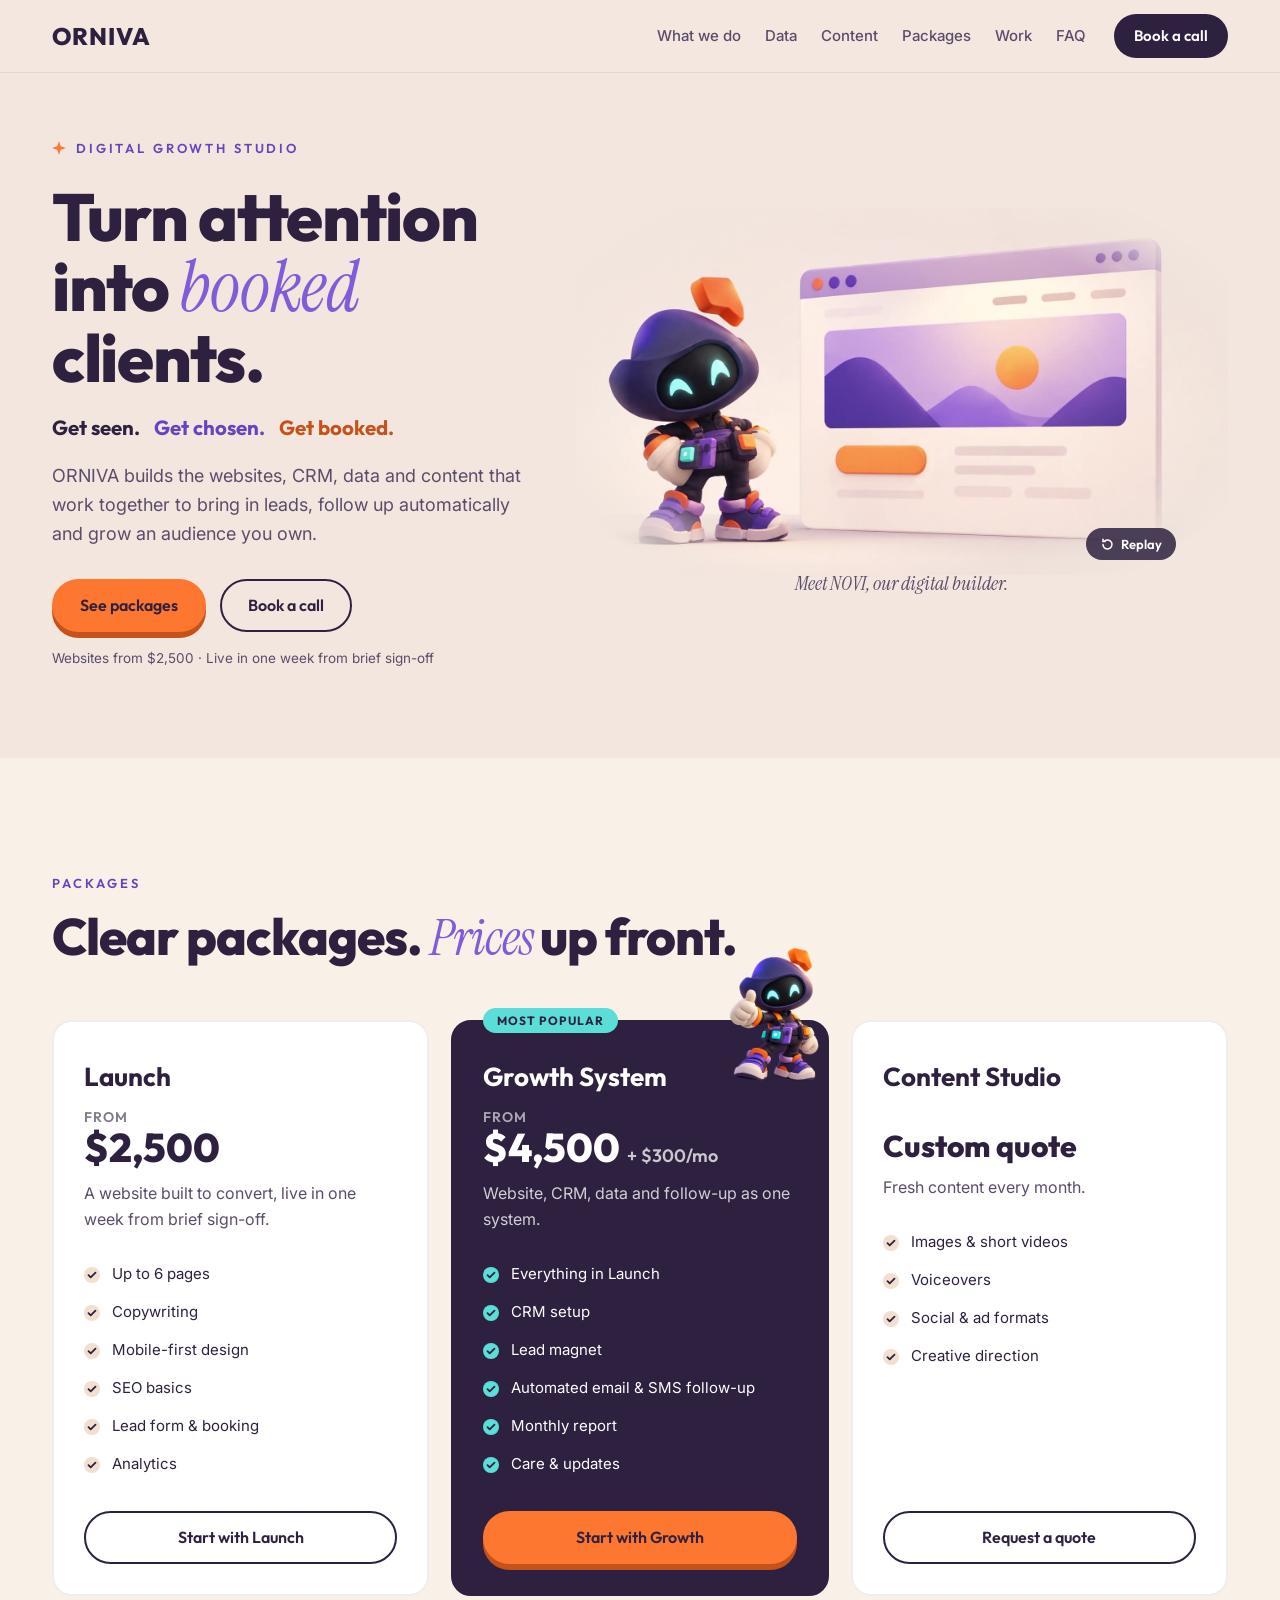
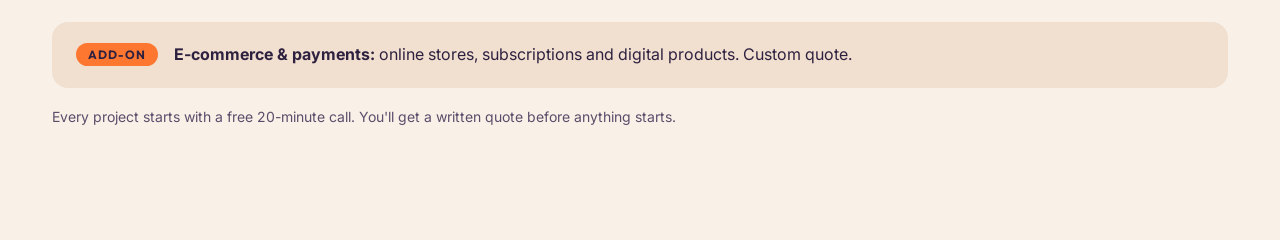
==== index.html @ d8001ea5 "feat: O3 visual prototype, NOVI hero and packages - Palette sampled from the NOVI storyboard; Outfit" ====
<!DOCTYPE html>
<html lang="en">
<head>
    <meta charset="UTF-8" />
    <meta name="viewport" content="width=device-width, initial-scale=1.0" />
    <title>ORNIVA | Digital growth studio: websites, CRM, data &amp; content</title>
    <meta name="description" content="ORNIVA builds websites, CRM, first-party data and creative content that work together to bring in leads, follow up automatically and grow an audience you own. Websites from $2,500, live in one week." />
    <meta name="theme-color" content="#F2E6DE" />
    <link rel="preconnect" href="https://fonts.googleapis.com">
    <link rel="preconnect" href="https://fonts.gstatic.com" crossorigin>
    <link href="https://fonts.googleapis.com/css2?family=Inter:wght@400;500;600&family=Instrument+Serif:ital@1&family=Outfit:wght@600;700;800&display=swap" rel="stylesheet">
    <script>document.documentElement.className += ' js';</script>
    <link rel="stylesheet" href="css/orniva.css" />
</head>
<body>

    <header class="nav">
        <div class="wrap nav-inner">
            <a class="logo" href="#top" aria-label="ORNIVA, home">ORNIVA</a>
            <nav class="nav-links" aria-label="Main">
                <a href="#what">What we do</a>
                <a href="#data">Data</a>
                <a href="#content">Content</a>
                <a href="#packages">Packages</a>
                <a href="#work">Work</a>
                <a href="#faq">FAQ</a>
            </nav>
            <a class="btn btn--ink btn--sm" href="https://tidycal.com/jaquelinerazzo/20-minute-meeting" target="_blank" rel="noopener">Book a call</a>
        </div>
    </header>

    <main id="top">

        <!-- 1. Hero: NOVI builds a website (video plays once, then holds the final frame). -->
        <section class="hero">
            <div class="wrap hero-grid">
                <div class="hero-copy">
                    <p class="eyebrow"><i class="spark" aria-hidden="true"></i>Digital growth studio</p>
                    <h1>Turn attention into <em>booked</em> clients.</h1>
                    <p class="tagline"><span>Get seen.</span> <span>Get chosen.</span> <span>Get booked.</span></p>
                    <p class="hero-sub">ORNIVA builds the websites, CRM, data and content that work together to bring in leads, follow up automatically and grow an audience you own.</p>
                    <div class="hero-actions">
                        <a class="btn btn--orange" href="#packages">See packages</a>
                        <a class="btn btn--line" href="https://tidycal.com/jaquelinerazzo/20-minute-meeting" target="_blank" rel="noopener">Book a call</a>
                    </div>
                    <p class="hero-micro">Websites from $2,500 &middot; Live in one week from brief sign-off</p>
                </div>

                <figure class="stage" data-stage>
                    <video class="stage-video" data-novi-hero muted playsinline preload="none"
                        poster="assets/novi/novi-hero-start.jpg"
                        data-src-desktop="assets/novi/novi-hero.mp4"
                        data-src-mobile="assets/novi/novi-hero-mobile.mp4"
                        data-poster-end="assets/novi/novi-hero-end.jpg"
                        aria-label="NOVI, the ORNIVA builder, assembles a website."></video>
                    <button type="button" class="stage-replay" data-replay hidden>
                        <svg viewBox="0 0 20 20" aria-hidden="true"><path d="M4 10a6 6 0 1 0 2-4.5M4 3v3h3"/></svg>
                        Replay
                    </button>
                    <figcaption class="stage-caption">Meet NOVI, our digital builder.</figcaption>
                </figure>
            </div>
        </section>

        <!-- 6. Packages -->
        <section class="section" id="packages">
            <div class="wrap">
                <p class="eyebrow">Packages</p>
                <h2>Clear packages. <em>Prices</em> up front.</h2>

                <div class="packages">
                    <article class="package reveal">
                        <h3>Launch</h3>
                        <p class="price"><span>From</span> $2,500</p>
                        <p class="package-lead">A website built to convert, live in one week from brief sign-off.</p>
                        <ul class="ticks">
                            <li>Up to 6 pages</li><li>Copywriting</li><li>Mobile-first design</li><li>SEO basics</li><li>Lead form &amp; booking</li><li>Analytics</li>
                        </ul>
                        <a class="btn btn--line btn--block" href="#contact" data-package="launch">Start with Launch</a>
                    </article>

                    <article class="package package--featured reveal">
                        <span class="badge">Most popular</span>
                        <img class="package-novi" src="assets/novi/novi-thumbs-up.webp" alt="" width="140" height="140" loading="lazy">
                        <h3>Growth System</h3>
                        <p class="price"><span>From</span> $4,500 <small>+ $300/mo</small></p>
                        <p class="package-lead">Website, CRM, data and follow-up as one system.</p>
                        <ul class="ticks">
                            <li>Everything in Launch</li><li>CRM setup</li><li>Lead magnet</li><li>Automated email &amp; SMS follow-up</li><li>Monthly report</li><li>Care &amp; updates</li>
                        </ul>
                        <a class="btn btn--orange btn--block" href="#contact" data-package="growth">Start with Growth</a>
                    </article>

                    <article class="package reveal">
                        <h3>Content Studio</h3>
                        <p class="price price--quote">Custom quote</p>
                        <p class="package-lead">Fresh content every month.</p>
                        <ul class="ticks">
                            <li>Images &amp; short videos</li><li>Voiceovers</li><li>Social &amp; ad formats</li><li>Creative direction</li>
                        </ul>
                        <a class="btn btn--line btn--block" href="#contact" data-package="content">Request a quote</a>
                    </article>
                </div>

                <div class="addon reveal">
                    <span class="addon-tag">Add-on</span>
                    <p><strong>E-commerce &amp; payments:</strong> online stores, subscriptions and digital products. Custom quote.</p>
                </div>
                <p class="note">Every project starts with a free 20-minute call. You'll get a written quote before anything starts.</p>
            </div>
        </section>

    </main>

    <script src="js/orniva.js" defer></script>
</body>
</html>
---- css/orniva.css ----
/* ORNIVA — digital growth studio.
   Palette sampled from the NOVI storyboard (razzo-strategy/04_digital-growth,
   BRIEF §E): cream base, plum ink, violet, orange, aqua. Outfit for headings
   (matches the wordmark), Instrument Serif italic for one accent word per
   section, Inter for text. */

:root {
	--bg: #F9F1E7;
	--stage: #F2E6DE;        /* matches the hero video background */
	--cream: #F1DFCF;
	--ink: #2E2140;
	--ink-soft: #5A4D6B;
	--violet: #805CD9;
	--violet-text: #6544C2;  /* AA on cream for small text */
	--orange: #FE7730;
	--aqua: #5BDED8;
	--white: #FFFFFF;
	--display: 'Outfit', system-ui, sans-serif;
	--serif: 'Instrument Serif', Georgia, serif;
	--text: 'Inter', system-ui, sans-serif;
	--radius: 20px;
}

*, *::before, *::after { box-sizing: border-box; }
html { scroll-behavior: smooth; }

body {
	margin: 0;
	background: var(--bg);
	color: var(--ink);
	font-family: var(--text);
	font-size: 16px;
	line-height: 1.6;
	-webkit-font-smoothing: antialiased;
}

a { color: inherit; text-decoration: none; }
h1, h2, h3, p { margin: 0; }
:focus-visible { outline: 3px solid var(--violet); outline-offset: 3px; border-radius: 6px; }

.wrap { width: 100%; max-width: 1240px; margin: 0 auto; padding: 0 32px; }

/* ---------- Buttons ---------- */
.btn {
	display: inline-flex;
	align-items: center;
	justify-content: center;
	gap: 8px;
	min-height: 50px;
	padding: 12px 26px;
	border-radius: 999px;
	border: 2px solid transparent;
	font-family: var(--display);
	font-weight: 600;
	font-size: 16px;
	transition: transform 0.25s cubic-bezier(0.3, 1.6, 0.5, 1), box-shadow 0.25s ease, background-color 0.25s ease;
}

.btn:hover { transform: translateY(-2px) scale(1.02); }
.btn:active { transform: translateY(0) scale(0.98); }

.btn--orange { background: var(--orange); color: var(--ink); box-shadow: 0 6px 0 #C4521A; }
.btn--orange:hover { box-shadow: 0 8px 0 #C4521A; }
.btn--ink { background: var(--ink); color: var(--white); }
.btn--line { border-color: var(--ink); color: var(--ink); }
.btn--line:hover { background: var(--ink); color: var(--white); }
.btn--sm { min-height: 42px; padding: 8px 18px; font-size: 15px; }
.btn--block { width: 100%; }

/* ---------- Eyebrow ---------- */
.eyebrow {
	display: inline-flex;
	align-items: center;
	gap: 10px;
	font-family: var(--display);
	font-weight: 600;
	font-size: 13px;
	letter-spacing: 0.22em;
	text-transform: uppercase;
	color: var(--violet-text);
}

/* Little four-point spark, NOVI's "aha" mark. */
.spark {
	width: 14px;
	height: 14px;
	background: var(--orange);
	clip-path: polygon(50% 0, 62% 38%, 100% 50%, 62% 62%, 50% 100%, 38% 62%, 0 50%, 38% 38%);
	animation: twinkle 2.4s ease-in-out infinite;
}

@keyframes twinkle {
	0%, 100% { transform: scale(1) rotate(0); }
	50% { transform: scale(1.25) rotate(45deg); }
}

em { font-family: var(--serif); font-style: italic; font-weight: 400; color: var(--violet); }

/* ---------- Nav ---------- */
.nav {
	position: sticky;
	top: 0;
	z-index: 20;
	background: rgba(242, 230, 222, 0.85);
	-webkit-backdrop-filter: blur(10px);
	backdrop-filter: blur(10px);
	border-bottom: 1px solid rgba(46, 33, 64, 0.08);
}

.nav-inner { display: flex; align-items: center; gap: 28px; height: 72px; }
.logo { font-family: var(--display); font-weight: 800; font-size: 24px; letter-spacing: 0.04em; }
.nav-links { display: flex; gap: 24px; margin-left: auto; font-size: 15px; font-weight: 500; color: var(--ink-soft); }
.nav-links a:hover { color: var(--ink); }

/* ---------- Hero ---------- */
.hero {
	position: relative;
	overflow: hidden;
	padding: 64px 0 88px;
	background: var(--stage);
}

.hero-grid {
	display: grid;
	grid-template-columns: minmax(0, 0.85fr) minmax(0, 1.15fr);
	gap: 40px;
	align-items: center;
}

.hero h1 {
	margin-top: 20px;
	font-family: var(--display);
	font-weight: 800;
	font-size: clamp(42px, 5.2vw, 72px);
	line-height: 1.02;
	letter-spacing: -0.02em;
}

.hero h1 em { font-size: 1.08em; letter-spacing: 0; }

.tagline {
	display: flex;
	flex-wrap: wrap;
	gap: 6px 14px;
	margin-top: 20px;
	font-family: var(--display);
	font-weight: 700;
	font-size: clamp(18px, 1.6vw, 22px);
}

/* The three beats land one after another. */
.tagline span { display: inline-block; animation: beat 0.6s cubic-bezier(0.3, 1.6, 0.5, 1) both; }
.tagline span:nth-child(1) { animation-delay: 0.3s; }
.tagline span:nth-child(2) { animation-delay: 0.55s; color: var(--violet-text); }
.tagline span:nth-child(3) { animation-delay: 0.8s; color: #C4521A; }

@keyframes beat {
	from { opacity: 0; transform: translateY(14px) scale(0.9); }
	to { opacity: 1; transform: none; }
}

.hero-sub { max-width: 500px; margin-top: 18px; font-size: 18px; color: var(--ink-soft); }
.hero-actions { display: flex; flex-wrap: wrap; gap: 14px; margin-top: 30px; }
.hero-micro { margin-top: 16px; font-size: 13.5px; color: var(--ink-soft); }

/* Stage: the video's own background matches --stage; a soft mask fades its
   edges so the scene melts into the page instead of reading as a box. */
.stage { position: relative; margin: 0; }

.stage-video {
	display: block;
	width: 100%;
	height: auto;
	aspect-ratio: 16 / 9;
	background: var(--stage) center / cover no-repeat;
	-webkit-mask-image: radial-gradient(ellipse 58% 62% at 50% 50%, #000 72%, transparent 100%);
	mask-image: radial-gradient(ellipse 58% 62% at 50% 50%, #000 72%, transparent 100%);
}

.stage-replay {
	position: absolute;
	right: 8%;
	bottom: 10%;
	display: inline-flex;
	align-items: center;
	gap: 6px;
	padding: 8px 14px;
	border: 0;
	border-radius: 999px;
	background: rgba(46, 33, 64, 0.85);
	color: var(--white);
	font: 600 13px var(--display);
	cursor: pointer;
	animation: beat 0.5s cubic-bezier(0.3, 1.6, 0.5, 1) both;
}

.stage-replay svg { width: 15px; height: 15px; fill: none; stroke: currentColor; stroke-width: 2; stroke-linecap: round; }
.stage-replay[hidden] { display: none; }

.stage-caption {
	margin-top: -8px;
	text-align: center;
	font-family: var(--serif);
	font-style: italic;
	font-size: 20px;
	color: var(--ink-soft);
}

/* ---------- Sections ---------- */
.section { padding: 112px 0; }

.section h2 {
	margin-top: 14px;
	font-family: var(--display);
	font-weight: 800;
	font-size: clamp(34px, 4vw, 54px);
	line-height: 1.05;
	letter-spacing: -0.02em;
}

.reveal { transition: opacity 0.7s ease, transform 0.7s cubic-bezier(0.2, 0.8, 0.2, 1); }
.js .reveal:not(.is-in) { opacity: 0; transform: translateY(24px); }

/* ---------- Packages ---------- */
.packages {
	display: grid;
	grid-template-columns: repeat(3, minmax(0, 1fr));
	gap: 22px;
	margin-top: 56px;
	align-items: stretch;
}

.package {
	position: relative;
	display: flex;
	flex-direction: column;
	padding: 34px 30px 30px;
	border-radius: var(--radius);
	background: var(--white);
	border: 2px solid rgba(46, 33, 64, 0.08);
	transition: transform 0.4s cubic-bezier(0.3, 1.4, 0.5, 1), box-shadow 0.4s ease, opacity 0.7s ease;
}

.package:hover { transform: translateY(-6px) rotate(-0.4deg); box-shadow: 0 30px 50px -30px rgba(46, 33, 64, 0.35); }
.package:nth-child(2) { transition-delay: 0.08s; }
.package:nth-child(3) { transition-delay: 0.16s; }

.package--featured { background: var(--ink); color: var(--white); border-color: var(--ink); }
.package--featured:hover { transform: translateY(-6px) rotate(0.4deg); }

.badge {
	position: absolute;
	top: -14px;
	left: 30px;
	padding: 5px 14px;
	border-radius: 999px;
	background: var(--aqua);
	color: var(--ink);
	font: 700 12px var(--display);
	letter-spacing: 0.08em;
	text-transform: uppercase;
}

/* NOVI peeks over the featured card. */
.package-novi {
	position: absolute;
	right: -18px;
	top: -78px;
	width: 140px;
	height: auto;
	transform: rotate(6deg);
	transition: transform 0.5s cubic-bezier(0.3, 1.6, 0.5, 1);
	pointer-events: none;
}

.package--featured:hover .package-novi { transform: rotate(-4deg) translateY(-6px) scale(1.05); }

.package h3 { font-family: var(--display); font-weight: 700; font-size: 26px; }

.price { margin-top: 12px; font-family: var(--display); font-weight: 800; font-size: 40px; line-height: 1.1; }
.price span { display: block; font-size: 14px; font-weight: 600; letter-spacing: 0.06em; text-transform: uppercase; opacity: 0.6; }
.price small { font-size: 18px; font-weight: 600; opacity: 0.75; }
.price--quote { font-size: 30px; padding-top: 20px; }

.package-lead { margin-top: 12px; color: var(--ink-soft); }
.package--featured .package-lead { color: rgba(255, 255, 255, 0.78); }

.ticks { margin: 22px 0 28px; padding: 0; list-style: none; }
.ticks li { position: relative; padding: 7px 0 7px 28px; font-size: 15px; }
.ticks li::before {
	content: "";
	position: absolute;
	left: 0;
	top: 12px;
	width: 16px;
	height: 16px;
	border-radius: 50%;
	background: var(--cream) url("data:image/svg+xml,%3Csvg xmlns='http://www.w3.org/2000/svg' viewBox='0 0 16 16'%3E%3Cpath d='M4.5 8.2l2.2 2.2 4.8-4.8' fill='none' stroke='%232E2140' stroke-width='1.8' stroke-linecap='round' stroke-linejoin='round'/%3E%3C/svg%3E") center / 16px no-repeat;
}
.package--featured .ticks li::before { background-color: var(--aqua); }

.package .btn { margin-top: auto; }
.package--featured .btn--line { border-color: var(--white); color: var(--white); }

.addon {
	display: flex;
	align-items: center;
	gap: 16px;
	margin-top: 26px;
	padding: 20px 24px;
	border-radius: 16px;
	background: var(--cream);
}

.addon-tag { padding: 4px 12px; border-radius: 999px; background: var(--orange); font: 700 12px var(--display); letter-spacing: 0.08em; text-transform: uppercase; }
.note { margin-top: 18px; font-size: 14px; color: var(--ink-soft); }

/* ---------- Responsive ---------- */
@media (max-width: 1024px) {
	.nav-links { display: none; }
	.nav-inner { justify-content: space-between; }
	.hero-grid { grid-template-columns: 1fr; gap: 12px; }
	.packages { grid-template-columns: 1fr; max-width: 520px; gap: 46px; }
}

@media (max-width: 600px) {
	.wrap { padding: 0 20px; }
	.hero { padding: 40px 0 56px; }
	.hero-actions .btn { width: 100%; }
	.stage-video {
		-webkit-mask-image: radial-gradient(ellipse 62% 64% at 50% 50%, #000 70%, transparent 100%);
		mask-image: radial-gradient(ellipse 62% 64% at 50% 50%, #000 70%, transparent 100%);
	}
	.section { padding: 80px 0; }
	.package-novi { width: 110px; top: -64px; right: -6px; }
	.addon { flex-direction: column; align-items: flex-start; }
}

@media (prefers-reduced-motion: reduce) {
	*, *::before, *::after { animation: none !important; transition: none !important; }
	html { scroll-behavior: auto; }
}
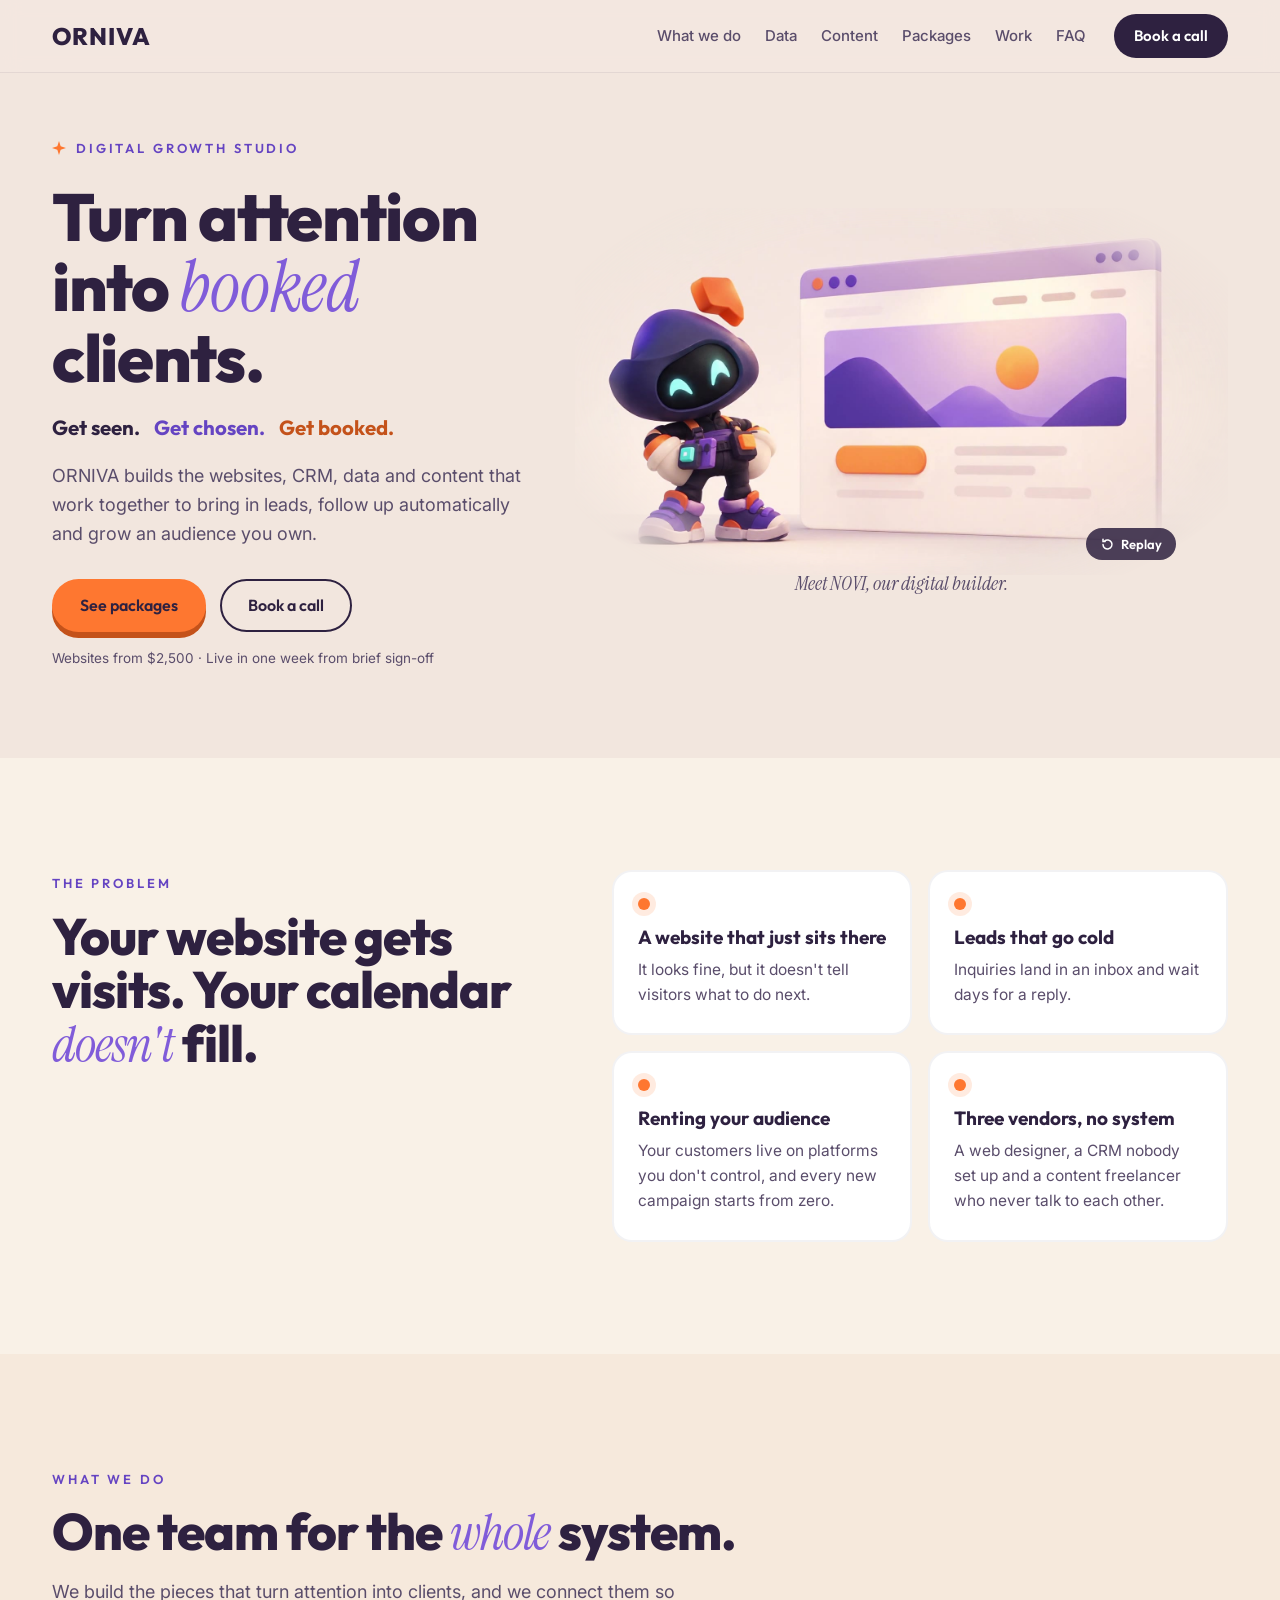
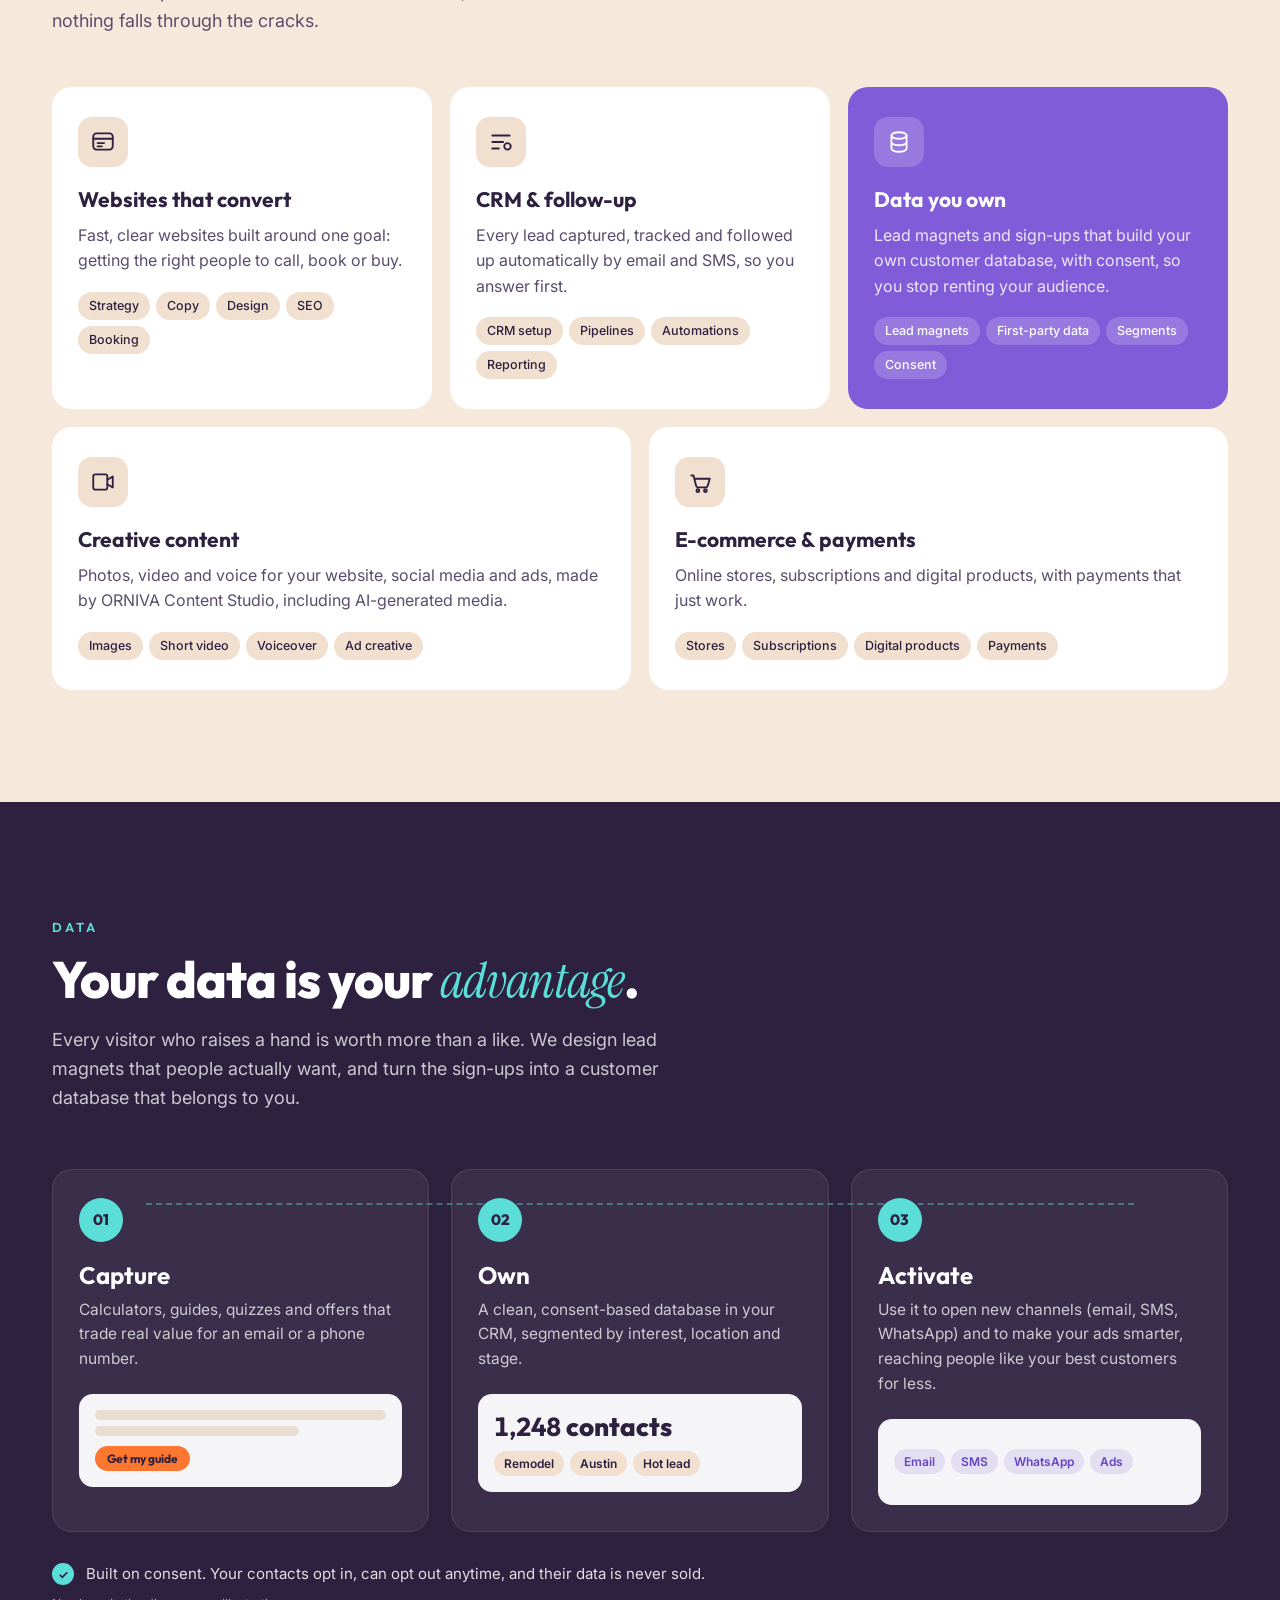
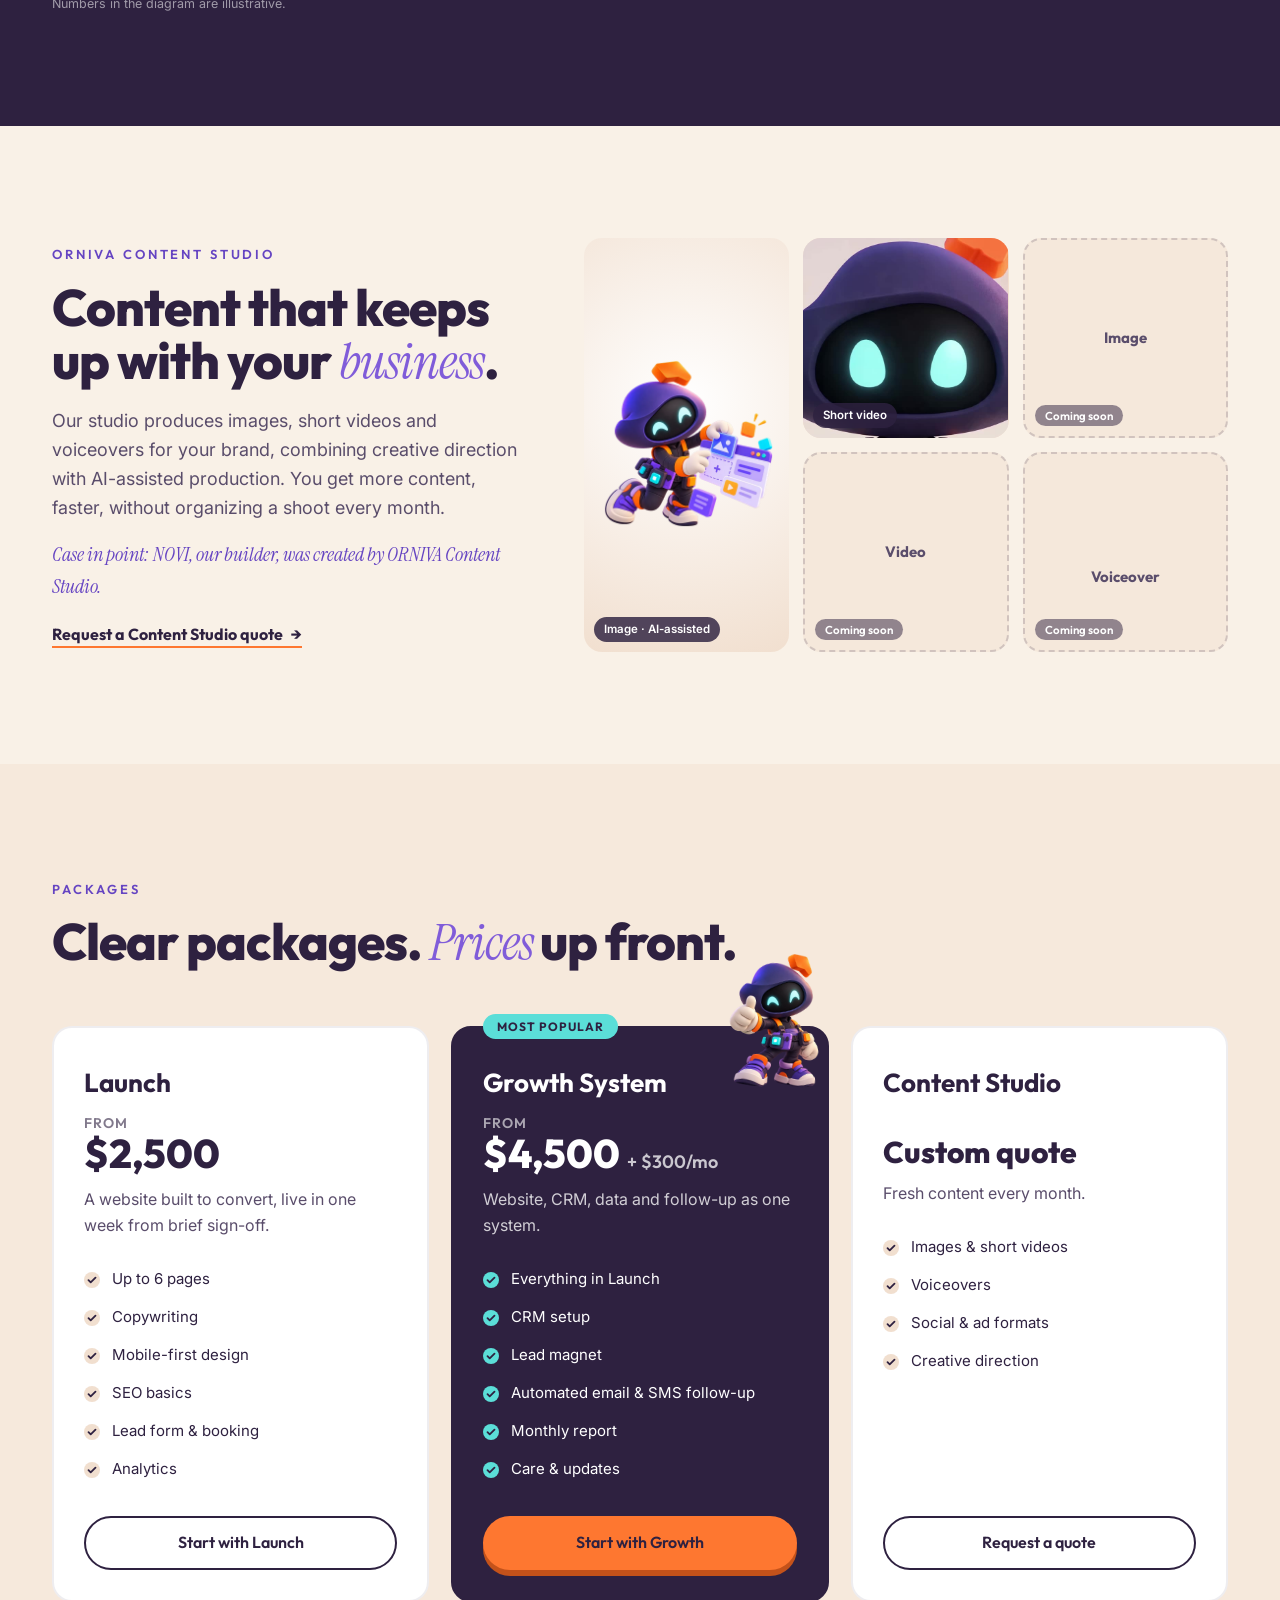
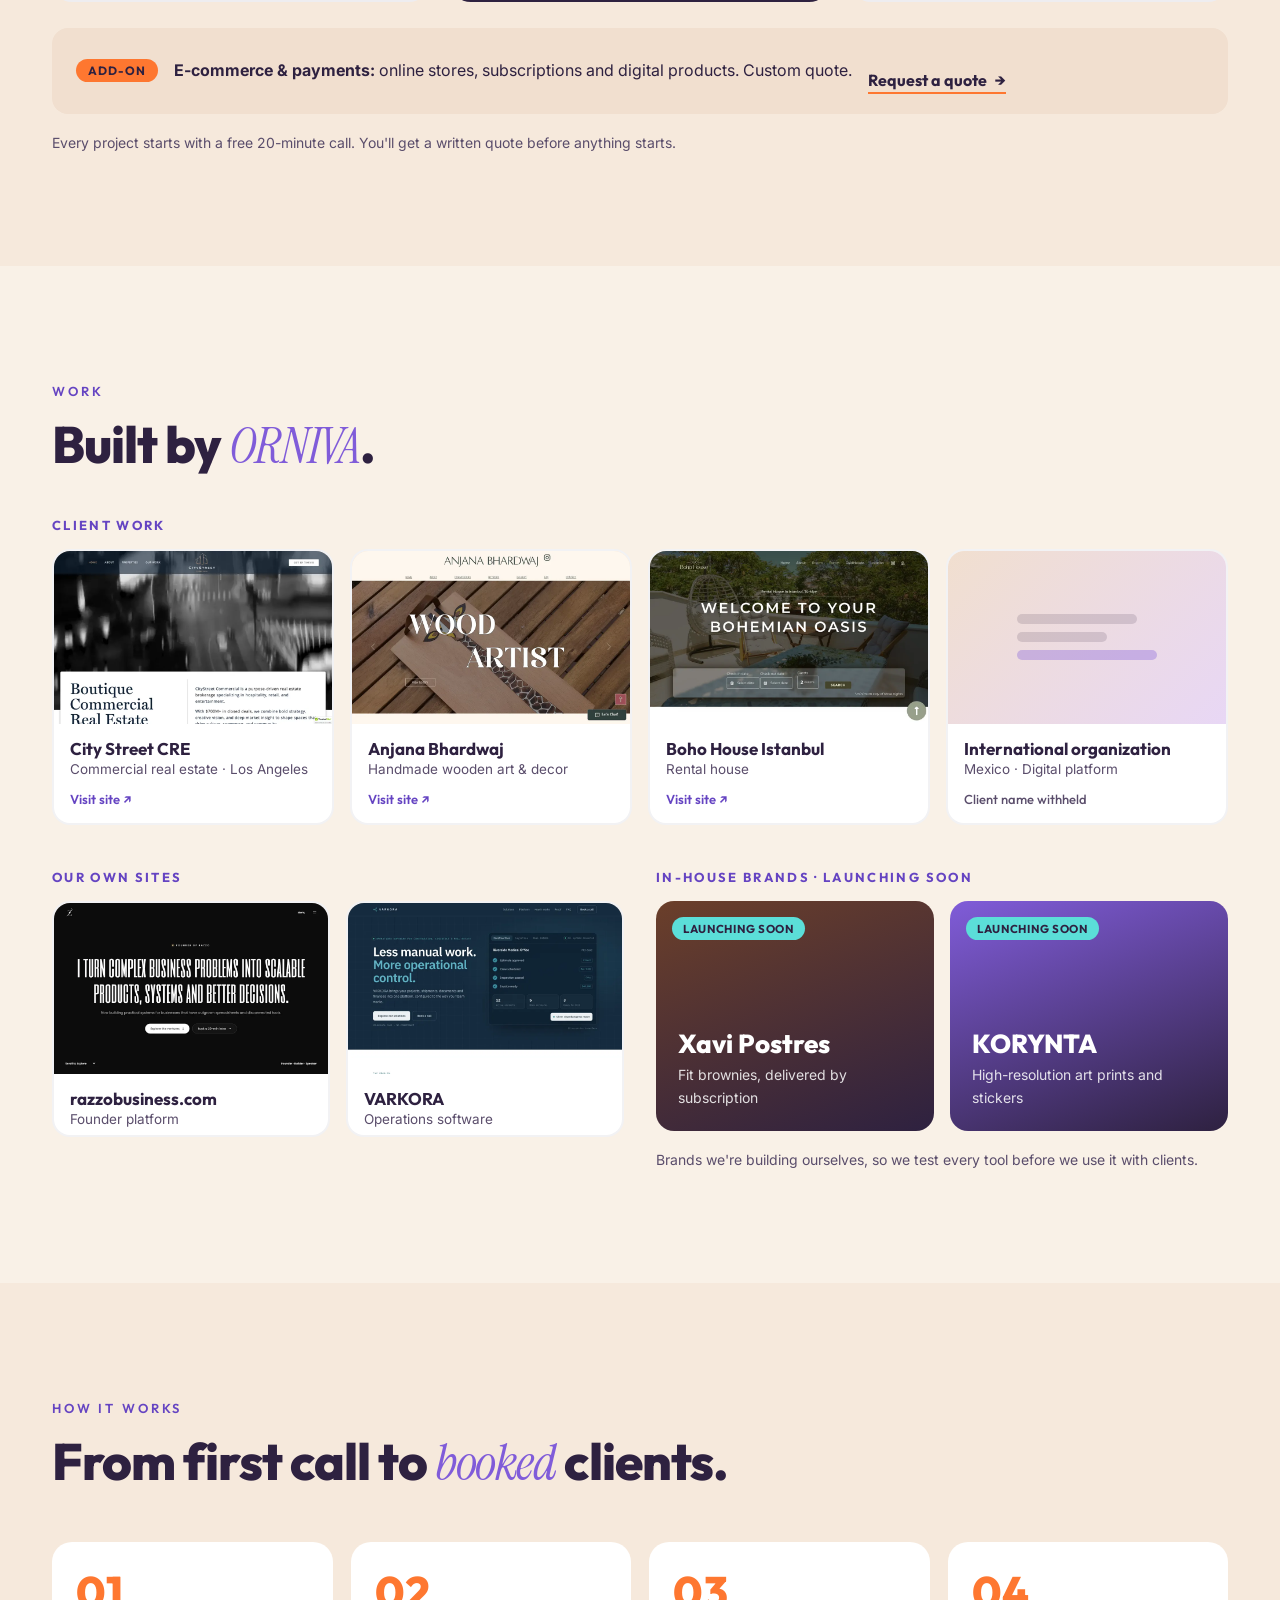
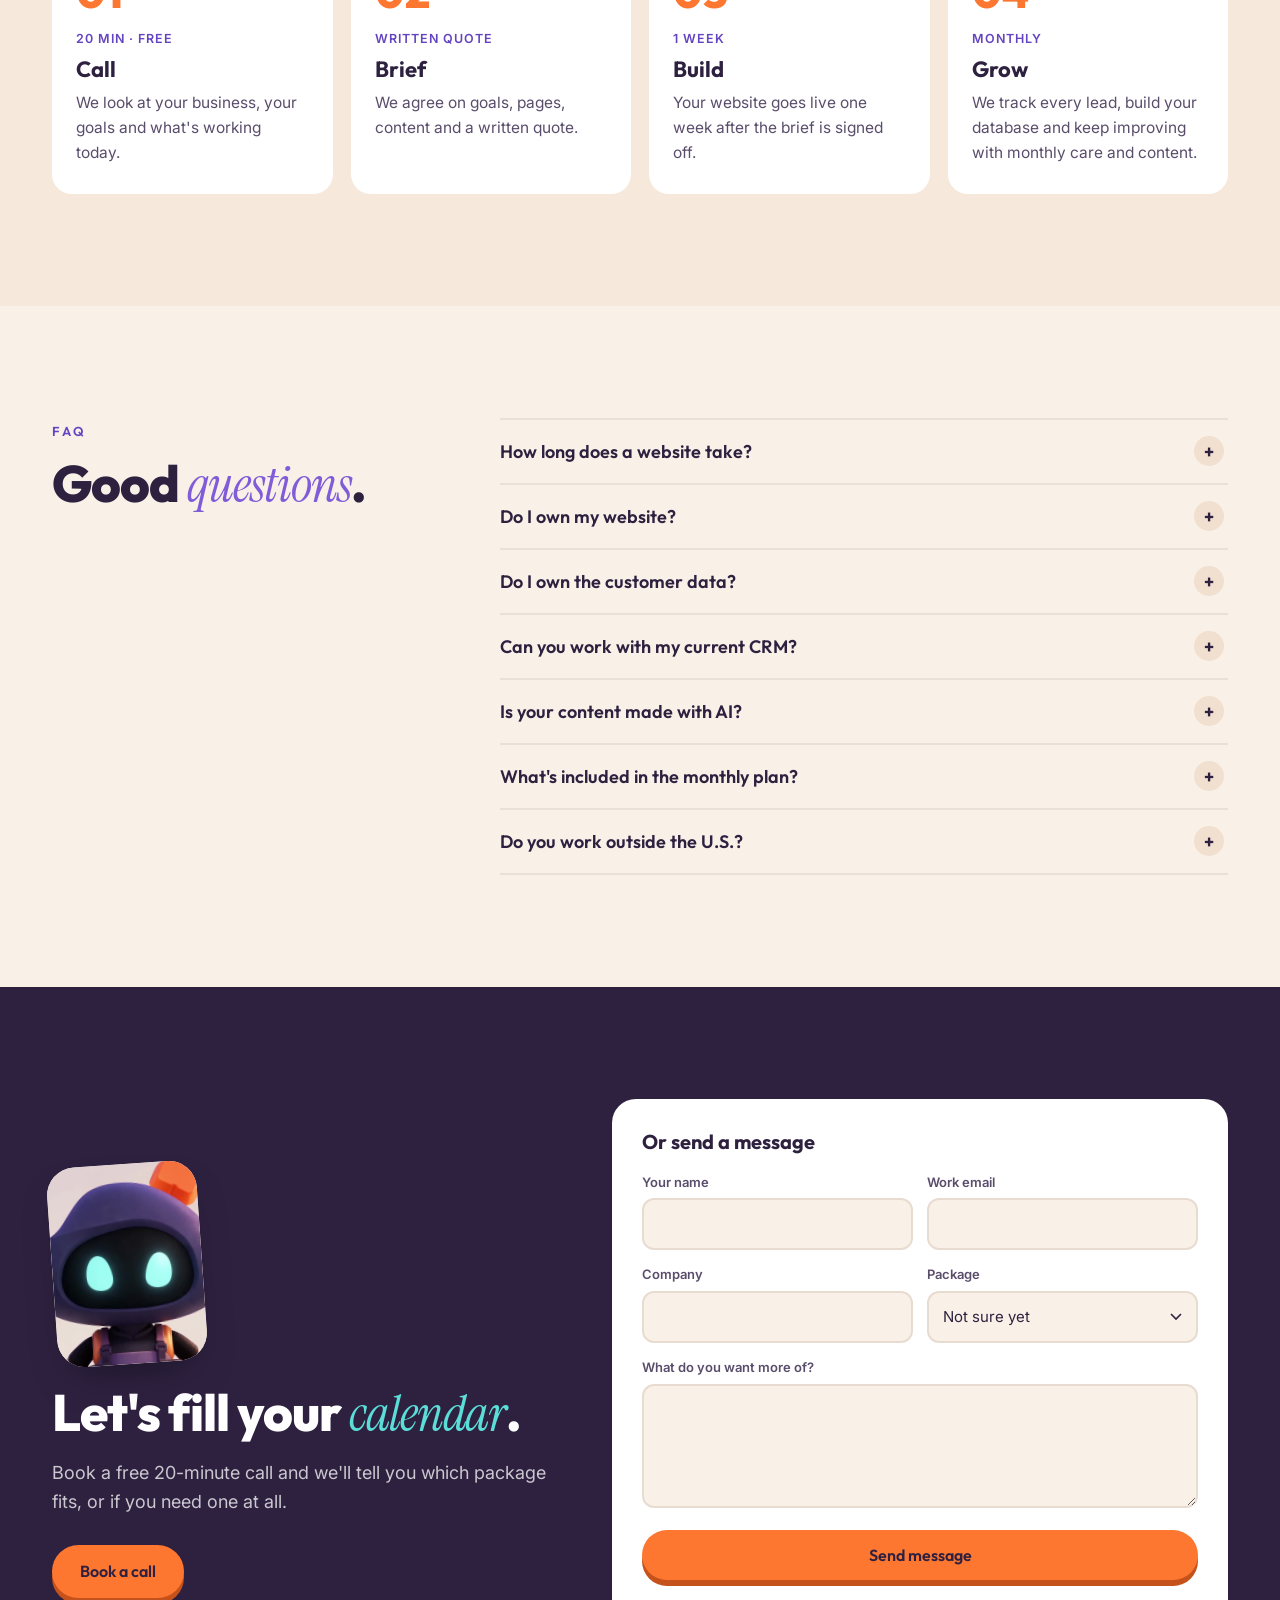
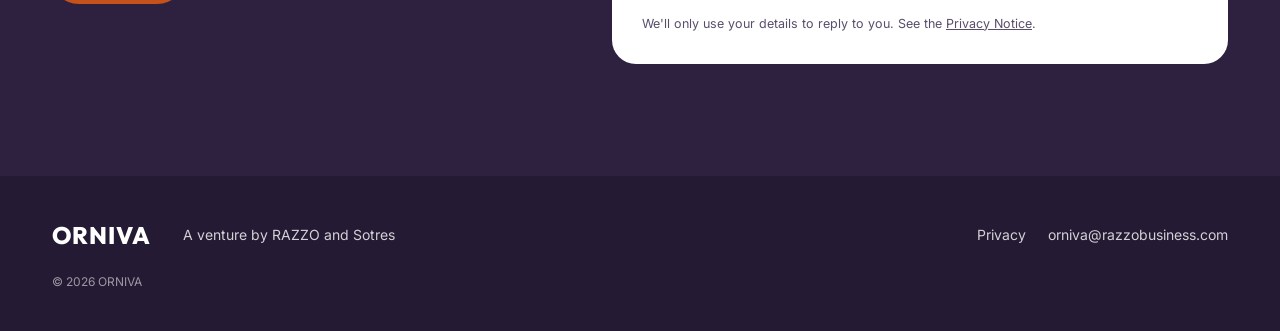
==== commit 28511dfb: "feat: O4 full landing, data flow, Content Studio, work, form, 404 - Sections per approved copy v2.1:" ====
--- a/index.html
+++ b/index.html
@@ -5,14 +5,42 @@
     <meta name="viewport" content="width=device-width, initial-scale=1.0" />
     <title>ORNIVA | Digital growth studio: websites, CRM, data &amp; content</title>
     <meta name="description" content="ORNIVA builds websites, CRM, first-party data and creative content that work together to bring in leads, follow up automatically and grow an audience you own. Websites from $2,500, live in one week." />
+    <link rel="canonical" href="https://orniva.razzobusiness.com/" />
     <meta name="theme-color" content="#F2E6DE" />
+    <meta property="og:title" content="ORNIVA | Digital growth studio" />
+    <meta property="og:description" content="Websites, CRM, data and creative content that turn attention into booked clients. Websites from $2,500, live in one week." />
+    <meta property="og:type" content="website" />
+    <meta property="og:url" content="https://orniva.razzobusiness.com/" />
+    <meta property="og:image" content="https://orniva.razzobusiness.com/assets/novi/novi-hero-end.jpg" />
+    <meta property="og:site_name" content="ORNIVA" />
+    <meta name="twitter:card" content="summary_large_image" />
+    <link rel="icon" type="image/svg+xml" href="favicon.svg" />
+    <script type="application/ld+json">
+    {
+        "@context": "https://schema.org",
+        "@type": "Organization",
+        "name": "ORNIVA",
+        "url": "https://orniva.razzobusiness.com/",
+        "description": "ORNIVA is a digital growth studio that builds websites, CRM, first-party customer data and creative content (images, video and voice, including AI-generated media) for growing businesses. A venture by RAZZO and Sotres.",
+        "email": "orniva@razzobusiness.com",
+        "makesOffer": [
+            { "@type": "Offer", "name": "Launch", "price": "2500", "priceCurrency": "USD", "description": "Conversion-focused website, live in one week from brief sign-off." },
+            { "@type": "Offer", "name": "Growth System", "price": "4500", "priceCurrency": "USD", "description": "Website, CRM, lead magnet and automated follow-up, plus a monthly plan." },
+            { "@type": "Offer", "name": "Content Studio", "description": "Monthly images, short videos and voiceovers. Custom quote." }
+        ]
+    }
+    </script>
     <link rel="preconnect" href="https://fonts.googleapis.com">
     <link rel="preconnect" href="https://fonts.gstatic.com" crossorigin>
     <link href="https://fonts.googleapis.com/css2?family=Inter:wght@400;500;600&family=Instrument+Serif:ital@1&family=Outfit:wght@600;700;800&display=swap" rel="stylesheet">
     <script>document.documentElement.className += ' js';</script>
     <link rel="stylesheet" href="css/orniva.css" />
+    <!-- Umami Cloud (same site as the RAZZO hub; cookieless). -->
+    <script defer src="https://cloud.umami.is/script.js" data-website-id="6c3dd0af-b54d-4f12-9451-df9b2046e7c4" data-domains="orniva.razzobusiness.com"></script>
 </head>
 <body>
+
+    <a class="skip" href="#main">Skip to content</a>
 
     <header class="nav">
         <div class="wrap nav-inner">
@@ -25,14 +53,14 @@
                 <a href="#work">Work</a>
                 <a href="#faq">FAQ</a>
             </nav>
-            <a class="btn btn--ink btn--sm" href="https://tidycal.com/jaquelinerazzo/20-minute-meeting" target="_blank" rel="noopener">Book a call</a>
+            <a class="btn btn--ink btn--sm" href="https://tidycal.com/jaquelinerazzo/20-minute-meeting" target="_blank" rel="noopener" data-umami-event="book-call" data-umami-event-location="nav">Book a call</a>
         </div>
     </header>
 
-    <main id="top">
+    <main id="main">
 
         <!-- 1. Hero: NOVI builds a website (video plays once, then holds the final frame). -->
-        <section class="hero">
+        <section class="hero" id="top">
             <div class="wrap hero-grid">
                 <div class="hero-copy">
                     <p class="eyebrow"><i class="spark" aria-hidden="true"></i>Digital growth studio</p>
@@ -40,8 +68,8 @@
                     <p class="tagline"><span>Get seen.</span> <span>Get chosen.</span> <span>Get booked.</span></p>
                     <p class="hero-sub">ORNIVA builds the websites, CRM, data and content that work together to bring in leads, follow up automatically and grow an audience you own.</p>
                     <div class="hero-actions">
-                        <a class="btn btn--orange" href="#packages">See packages</a>
-                        <a class="btn btn--line" href="https://tidycal.com/jaquelinerazzo/20-minute-meeting" target="_blank" rel="noopener">Book a call</a>
+                        <a class="btn btn--orange" href="#packages" data-umami-event="see-packages">See packages</a>
+                        <a class="btn btn--line" href="https://tidycal.com/jaquelinerazzo/20-minute-meeting" target="_blank" rel="noopener" data-umami-event="book-call" data-umami-event-location="hero">Book a call</a>
                     </div>
                     <p class="hero-micro">Websites from $2,500 &middot; Live in one week from brief sign-off</p>
                 </div>
@@ -62,8 +90,125 @@
             </div>
         </section>
 
+
+        <!-- 2. The problem -->
+        <section class="section section--bg" id="problem">
+            <div class="wrap split">
+                <div>
+                    <p class="eyebrow">The problem</p>
+                    <h2>Your website gets visits. Your calendar <em>doesn't</em> fill.</h2>
+                </div>
+                <div class="pains">
+                    <article class="pain reveal"><span class="pain-dot" aria-hidden="true"></span><h3>A website that just sits there</h3><p>It looks fine, but it doesn't tell visitors what to do next.</p></article>
+                    <article class="pain reveal"><span class="pain-dot" aria-hidden="true"></span><h3>Leads that go cold</h3><p>Inquiries land in an inbox and wait days for a reply.</p></article>
+                    <article class="pain reveal"><span class="pain-dot" aria-hidden="true"></span><h3>Renting your audience</h3><p>Your customers live on platforms you don't control, and every new campaign starts from zero.</p></article>
+                    <article class="pain reveal"><span class="pain-dot" aria-hidden="true"></span><h3>Three vendors, no system</h3><p>A web designer, a CRM nobody set up and a content freelancer who never talk to each other.</p></article>
+                </div>
+            </div>
+        </section>
+
+        <!-- 3. What we do -->
+        <section class="section section--cream" id="what">
+            <div class="wrap">
+                <div class="section-head">
+                    <p class="eyebrow">What we do</p>
+                    <h2>One team for the <em>whole</em> system.</h2>
+                    <p class="section-intro">We build the pieces that turn attention into clients, and we connect them so nothing falls through the cracks.</p>
+                </div>
+                <div class="pillars">
+                    <article class="pillar reveal">
+                        <span class="pillar-icon" aria-hidden="true"><svg viewBox="0 0 24 24"><rect x="3" y="4" width="18" height="15" rx="3"/><path d="M3 9h18M7 13h6M7 16h4"/></svg></span>
+                        <h3>Websites that convert</h3>
+                        <p>Fast, clear websites built around one goal: getting the right people to call, book or buy.</p>
+                        <ul class="chips"><li>Strategy</li><li>Copy</li><li>Design</li><li>SEO</li><li>Booking</li></ul>
+                    </article>
+                    <article class="pillar reveal">
+                        <span class="pillar-icon" aria-hidden="true"><svg viewBox="0 0 24 24"><path d="M4 6h16M4 12h10M4 18h6"/><circle cx="18" cy="16" r="3"/></svg></span>
+                        <h3>CRM &amp; follow-up</h3>
+                        <p>Every lead captured, tracked and followed up automatically by email and SMS, so you answer first.</p>
+                        <ul class="chips"><li>CRM setup</li><li>Pipelines</li><li>Automations</li><li>Reporting</li></ul>
+                    </article>
+                    <article class="pillar pillar--highlight reveal">
+                        <span class="pillar-icon" aria-hidden="true"><svg viewBox="0 0 24 24"><ellipse cx="12" cy="6" rx="7" ry="3"/><path d="M5 6v6c0 1.7 3.1 3 7 3s7-1.3 7-3V6M5 12v6c0 1.7 3.1 3 7 3s7-1.3 7-3v-6"/></svg></span>
+                        <h3>Data you own</h3>
+                        <p>Lead magnets and sign-ups that build your own customer database, with consent, so you stop renting your audience.</p>
+                        <ul class="chips"><li>Lead magnets</li><li>First-party data</li><li>Segments</li><li>Consent</li></ul>
+                    </article>
+                    <article class="pillar reveal">
+                        <span class="pillar-icon" aria-hidden="true"><svg viewBox="0 0 24 24"><rect x="3" y="5" width="13" height="14" rx="2"/><path d="M16 10l5-3v10l-5-3"/></svg></span>
+                        <h3>Creative content</h3>
+                        <p>Photos, video and voice for your website, social media and ads, made by ORNIVA Content Studio, including AI-generated media.</p>
+                        <ul class="chips"><li>Images</li><li>Short video</li><li>Voiceover</li><li>Ad creative</li></ul>
+                    </article>
+                    <article class="pillar reveal">
+                        <span class="pillar-icon" aria-hidden="true"><svg viewBox="0 0 24 24"><path d="M4 6h2l2.4 9.5a2 2 0 0 0 2 1.5h6.8a2 2 0 0 0 1.9-1.4L21 9H7"/><circle cx="10" cy="20" r="1.3"/><circle cx="17" cy="20" r="1.3"/></svg></span>
+                        <h3>E-commerce &amp; payments</h3>
+                        <p>Online stores, subscriptions and digital products, with payments that just work.</p>
+                        <ul class="chips"><li>Stores</li><li>Subscriptions</li><li>Digital products</li><li>Payments</li></ul>
+                    </article>
+                </div>
+            </div>
+        </section>
+
+        <!-- 4. Own your audience (data) -->
+        <section class="section section--ink" id="data">
+            <div class="wrap">
+                <div class="section-head">
+                    <p class="eyebrow eyebrow--light">Data</p>
+                    <h2>Your data is your <em>advantage</em>.</h2>
+                    <p class="section-intro">Every visitor who raises a hand is worth more than a like. We design lead magnets that people actually want, and turn the sign-ups into a customer database that belongs to you.</p>
+                </div>
+
+                <ol class="flow">
+                    <li class="flow-step reveal">
+                        <span class="flow-num">01</span>
+                        <h3>Capture</h3>
+                        <p>Calculators, guides, quizzes and offers that trade real value for an email or a phone number.</p>
+                        <div class="flow-viz" aria-hidden="true"><span class="viz-form"><i></i><i></i><b>Get my guide</b></span></div>
+                    </li>
+                    <li class="flow-step reveal">
+                        <span class="flow-num">02</span>
+                        <h3>Own</h3>
+                        <p>A clean, consent-based database in your CRM, segmented by interest, location and stage.</p>
+                        <div class="flow-viz" aria-hidden="true">
+                            <span class="viz-count"><b data-count="1248">0</b> contacts</span>
+                            <span class="viz-tags"><i>Remodel</i><i>Austin</i><i>Hot lead</i></span>
+                        </div>
+                    </li>
+                    <li class="flow-step reveal">
+                        <span class="flow-num">03</span>
+                        <h3>Activate</h3>
+                        <p>Use it to open new channels (email, SMS, WhatsApp) and to make your ads smarter, reaching people like your best customers for less.</p>
+                        <div class="flow-viz" aria-hidden="true"><span class="viz-channels"><i>Email</i><i>SMS</i><i>WhatsApp</i><i>Ads</i></span></div>
+                    </li>
+                </ol>
+                <p class="trust"><span aria-hidden="true">&#10003;</span> Built on consent. Your contacts opt in, can opt out anytime, and their data is never sold.</p>
+                <p class="viz-note">Numbers in the diagram are illustrative.</p>
+            </div>
+        </section>
+
+        <!-- 5. Content Studio -->
+        <section class="section section--bg" id="content">
+            <div class="wrap content-grid">
+                <div class="section-head">
+                    <p class="eyebrow">ORNIVA Content Studio</p>
+                    <h2>Content that keeps up with your <em>business</em>.</h2>
+                    <p class="section-intro">Our studio produces images, short videos and voiceovers for your brand, combining creative direction with AI-assisted production. You get more content, faster, without organizing a shoot every month.</p>
+                    <p class="content-note">Case in point: NOVI, our builder, was created by ORNIVA Content Studio.</p>
+                    <a class="link-arrow" href="#contact" data-package="content" data-umami-event="package-cta" data-umami-event-package="content-section">Request a Content Studio quote <span aria-hidden="true">&rarr;</span></a>
+                </div>
+                <div class="gallery">
+                    <figure class="tile tile--tall reveal"><img src="assets/novi/novi-building.webp" alt="NOVI building, a 3D character by ORNIVA Content Studio" loading="lazy" width="720" height="720"><figcaption>Image &middot; AI-assisted</figcaption></figure>
+                    <figure class="tile reveal"><video src="assets/novi/novi-idle.mp4" poster="assets/novi/novi-idle-poster.jpg" muted loop playsinline preload="none" data-autoplay-inview aria-label="NOVI blinking and smiling, short video"></video><figcaption>Short video</figcaption></figure>
+                    <figure class="tile tile--placeholder reveal"><span>Image</span><figcaption>Coming soon</figcaption></figure>
+                    <figure class="tile tile--placeholder reveal"><span>Video</span><figcaption>Coming soon</figcaption></figure>
+                    <figure class="tile tile--placeholder reveal"><span class="wave" aria-hidden="true"><i></i><i></i><i></i><i></i><i></i><i></i><i></i><i></i><i></i></span><span>Voiceover</span><figcaption>Coming soon</figcaption></figure>
+                </div>
+            </div>
+        </section>
+
         <!-- 6. Packages -->
-        <section class="section" id="packages">
+        <section class="section section--cream" id="packages">
             <div class="wrap">
                 <p class="eyebrow">Packages</p>
                 <h2>Clear packages. <em>Prices</em> up front.</h2>
@@ -76,7 +221,7 @@
                         <ul class="ticks">
                             <li>Up to 6 pages</li><li>Copywriting</li><li>Mobile-first design</li><li>SEO basics</li><li>Lead form &amp; booking</li><li>Analytics</li>
                         </ul>
-                        <a class="btn btn--line btn--block" href="#contact" data-package="launch">Start with Launch</a>
+                        <a class="btn btn--line btn--block" href="#contact" data-package="launch" data-umami-event="package-cta" data-umami-event-package="launch">Start with Launch</a>
                     </article>
 
                     <article class="package package--featured reveal">
@@ -88,7 +233,7 @@
                         <ul class="ticks">
                             <li>Everything in Launch</li><li>CRM setup</li><li>Lead magnet</li><li>Automated email &amp; SMS follow-up</li><li>Monthly report</li><li>Care &amp; updates</li>
                         </ul>
-                        <a class="btn btn--orange btn--block" href="#contact" data-package="growth">Start with Growth</a>
+                        <a class="btn btn--orange btn--block" href="#contact" data-package="growth" data-umami-event="package-cta" data-umami-event-package="growth">Start with Growth</a>
                     </article>
 
                     <article class="package reveal">
@@ -98,19 +243,174 @@
                         <ul class="ticks">
                             <li>Images &amp; short videos</li><li>Voiceovers</li><li>Social &amp; ad formats</li><li>Creative direction</li>
                         </ul>
-                        <a class="btn btn--line btn--block" href="#contact" data-package="content">Request a quote</a>
+                        <a class="btn btn--line btn--block" href="#contact" data-package="content" data-umami-event="package-cta" data-umami-event-package="content">Request a quote</a>
                     </article>
                 </div>
 
                 <div class="addon reveal">
                     <span class="addon-tag">Add-on</span>
                     <p><strong>E-commerce &amp; payments:</strong> online stores, subscriptions and digital products. Custom quote.</p>
+                    <a class="link-arrow" href="#contact" data-package="ecommerce" data-umami-event="package-cta" data-umami-event-package="ecommerce">Request a quote <span aria-hidden="true">&rarr;</span></a>
                 </div>
                 <p class="note">Every project starts with a free 20-minute call. You'll get a written quote before anything starts.</p>
             </div>
         </section>
 
+
+        <!-- 7. Work -->
+        <section class="section section--bg" id="work">
+            <div class="wrap">
+                <div class="section-head">
+                    <p class="eyebrow">Work</p>
+                    <h2>Built by <em>ORNIVA</em>.</h2>
+                </div>
+
+                <p class="group-label">Client work</p>
+                <div class="work-grid">
+                    <a class="work-card reveal" href="https://citystreetcre.com/" target="_blank" rel="noopener" data-umami-event="work-click" data-umami-event-site="citystreet">
+                        <span class="work-shot"><img src="assets/work/citystreet.webp" alt="City Street CRE website" loading="lazy" width="960" height="600"></span>
+                        <span class="work-meta"><strong>City Street CRE</strong><span>Commercial real estate &middot; Los Angeles</span></span>
+                        <span class="work-visit">Visit site &#8599;</span>
+                    </a>
+                    <a class="work-card reveal" href="https://www.anjanabhardwaj.com/" target="_blank" rel="noopener" data-umami-event="work-click" data-umami-event-site="anjana">
+                        <span class="work-shot"><img src="assets/work/anjana.webp" alt="Anjana Bhardwaj website" loading="lazy" width="960" height="600"></span>
+                        <span class="work-meta"><strong>Anjana Bhardwaj</strong><span>Handmade wooden art &amp; decor</span></span>
+                        <span class="work-visit">Visit site &#8599;</span>
+                    </a>
+                    <a class="work-card reveal" href="https://bohohouse.ist/" target="_blank" rel="noopener" data-umami-event="work-click" data-umami-event-site="bohohouse">
+                        <span class="work-shot"><img src="assets/work/bohohouse.webp" alt="Boho House Istanbul website" loading="lazy" width="960" height="600"></span>
+                        <span class="work-meta"><strong>Boho House Istanbul</strong><span>Rental house</span></span>
+                        <span class="work-visit">Visit site &#8599;</span>
+                    </a>
+                    <div class="work-card work-card--plain reveal">
+                        <span class="work-shot work-shot--abstract" aria-hidden="true"><i></i><i></i><i></i></span>
+                        <span class="work-meta"><strong>International organization</strong><span>Mexico &middot; Digital platform</span></span>
+                        <span class="work-visit work-visit--muted">Client name withheld</span>
+                    </div>
+                </div>
+
+                <div class="work-split">
+                    <div>
+                        <p class="group-label">Our own sites</p>
+                        <div class="work-grid work-grid--two">
+                            <a class="work-card reveal" href="https://razzobusiness.com/" target="_blank" rel="noopener" data-umami-event="work-click" data-umami-event-site="razzo">
+                                <span class="work-shot"><img src="assets/work/razzo.webp" alt="razzobusiness.com" loading="lazy" width="960" height="600"></span>
+                                <span class="work-meta"><strong>razzobusiness.com</strong><span>Founder platform</span></span>
+                            </a>
+                            <a class="work-card reveal" href="https://varkora.razzobusiness.com/" target="_blank" rel="noopener" data-umami-event="work-click" data-umami-event-site="varkora">
+                                <span class="work-shot"><img src="assets/work/varkora.webp" alt="VARKORA website" loading="lazy" width="960" height="600"></span>
+                                <span class="work-meta"><strong>VARKORA</strong><span>Operations software</span></span>
+                            </a>
+                        </div>
+                    </div>
+                    <div>
+                        <p class="group-label">In-house brands &middot; Launching soon</p>
+                        <div class="work-grid work-grid--two">
+                            <div class="brand-card brand-card--xavi reveal">
+                                <span class="soon">Launching soon</span>
+                                <strong>Xavi Postres</strong>
+                                <span>Fit brownies, delivered by subscription</span>
+                            </div>
+                            <div class="brand-card brand-card--korynta reveal">
+                                <span class="soon">Launching soon</span>
+                                <strong>KORYNTA</strong>
+                                <span>High-resolution art prints and stickers</span>
+                            </div>
+                        </div>
+                        <p class="note">Brands we're building ourselves, so we test every tool before we use it with clients.</p>
+                    </div>
+                </div>
+            </div>
+        </section>
+
+        <!-- 8. How it works -->
+        <section class="section section--cream" id="how">
+            <div class="wrap">
+                <div class="section-head">
+                    <p class="eyebrow">How it works</p>
+                    <h2>From first call to <em>booked</em> clients.</h2>
+                </div>
+                <ol class="steps">
+                    <li class="step reveal"><span class="step-num">01</span><span class="step-time">20 min &middot; Free</span><h3>Call</h3><p>We look at your business, your goals and what's working today.</p></li>
+                    <li class="step reveal"><span class="step-num">02</span><span class="step-time">Written quote</span><h3>Brief</h3><p>We agree on goals, pages, content and a written quote.</p></li>
+                    <li class="step reveal"><span class="step-num">03</span><span class="step-time">1 week</span><h3>Build</h3><p>Your website goes live one week after the brief is signed off.</p></li>
+                    <li class="step reveal"><span class="step-num">04</span><span class="step-time">Monthly</span><h3>Grow</h3><p>We track every lead, build your database and keep improving with monthly care and content.</p></li>
+                </ol>
+            </div>
+        </section>
+
+        <!-- 9. FAQ -->
+        <section class="section section--bg" id="faq">
+            <div class="wrap faq-grid">
+                <div class="section-head">
+                    <p class="eyebrow">FAQ</p>
+                    <h2>Good <em>questions</em>.</h2>
+                </div>
+                <div class="faq">
+                    <details><summary>How long does a website take?</summary><p>One week from brief sign-off for a Launch website. Larger projects get a timeline in the quote.</p></details>
+                    <details><summary>Do I own my website?</summary><p>Yes. Your domain, content and website are yours.</p></details>
+                    <details><summary>Do I own the customer data?</summary><p>Yes. Every contact your lead magnets capture belongs to you, stored with consent in your CRM.</p></details>
+                    <details><summary>Can you work with my current CRM?</summary><p>Yes, if it fits. If not, we'll recommend and set up one that does.</p></details>
+                    <details><summary>Is your content made with AI?</summary><p>Some of it. ORNIVA Content Studio combines creative direction with AI-assisted production for images, video and voice, and every piece is reviewed by a person before it goes out.</p></details>
+                    <details><summary>What's included in the monthly plan?</summary><p>Hosting, updates, small copy changes and a monthly report. Anything beyond that is quoted by the hour.</p></details>
+                    <details><summary>Do you work outside the U.S.?</summary><p>Yes. We focus on U.S. businesses and work with clients in other countries too.</p></details>
+                </div>
+            </div>
+        </section>
+
+        <!-- 10. CTA + form (NOVI idle) -->
+        <section class="section section--ink cta" id="contact">
+            <div class="wrap cta-grid">
+                <div class="cta-copy">
+                    <div class="cta-novi"><video src="assets/novi/novi-idle.mp4" poster="assets/novi/novi-idle-poster.jpg" muted loop playsinline preload="none" data-autoplay-inview aria-label="NOVI says hi"></video></div>
+                    <h2>Let's fill your <em>calendar</em>.</h2>
+                    <p class="section-intro">Book a free 20-minute call and we'll tell you which package fits, or if you need one at all.</p>
+                    <a class="btn btn--orange" href="https://tidycal.com/jaquelinerazzo/20-minute-meeting" target="_blank" rel="noopener" data-umami-event="book-call" data-umami-event-location="cta">Book a call</a>
+                </div>
+
+                <form class="form" id="contact-form" action="https://razzo-forms.razzo-forms.workers.dev/" method="POST" novalidate>
+                    <p class="form-title">Or send a message</p>
+                    <input type="hidden" name="intent" value="growth">
+                    <input type="hidden" name="brand" value="orniva">
+                    <input type="hidden" name="source" value="direct">
+                    <input type="text" name="_honey" class="hp" tabindex="-1" autocomplete="off" aria-hidden="true">
+                    <div class="field-row">
+                        <label class="field"><span>Your name</span><input type="text" name="name" autocomplete="name" required></label>
+                        <label class="field"><span>Work email</span><input type="email" name="email" autocomplete="email" required></label>
+                    </div>
+                    <div class="field-row">
+                        <label class="field"><span>Company</span><input type="text" name="company" autocomplete="organization"></label>
+                        <label class="field"><span>Package</span>
+                            <select name="package">
+                                <option value="unsure">Not sure yet</option>
+                                <option value="launch">Launch</option>
+                                <option value="growth">Growth System</option>
+                                <option value="content">Content Studio</option>
+                                <option value="ecommerce">E-commerce</option>
+                            </select>
+                        </label>
+                    </div>
+                    <label class="field"><span>What do you want more of?</span><textarea name="comments" rows="4" required></textarea></label>
+                    <button type="submit" class="btn btn--orange btn--block">Send message</button>
+                    <p class="form-status" role="status" aria-live="polite"></p>
+                    <p class="form-note">We'll only use your details to reply to you. See the <a href="https://razzobusiness.com/privacy.html">Privacy Notice</a>.</p>
+                </form>
+            </div>
+        </section>
+
     </main>
+
+    <footer class="footer">
+        <div class="wrap footer-inner">
+            <a class="logo" href="#top" aria-label="ORNIVA, back to top">ORNIVA</a>
+            <p class="footer-owners">A venture by RAZZO and Sotres</p>
+            <nav class="footer-links" aria-label="Footer">
+                <a href="https://razzobusiness.com/privacy.html">Privacy</a>
+                <a href="mailto:orniva@razzobusiness.com">orniva@razzobusiness.com</a>
+            </nav>
+            <p class="footer-copy">&copy; 2026 ORNIVA</p>
+        </div>
+    </footer>
 
     <script src="js/orniva.js" defer></script>
 </body>
--- a/css/orniva.css
+++ b/css/orniva.css
@@ -340,3 +340,268 @@
 	*, *::before, *::after { animation: none !important; transition: none !important; }
 	html { scroll-behavior: auto; }
 }
+
+
+/* =====================================================================
+   O4: full landing
+   ===================================================================== */
+
+.skip { position: absolute; left: -9999px; top: 8px; z-index: 50; padding: 10px 14px; border-radius: 10px; background: var(--ink); color: var(--white); }
+.skip:focus { left: 8px; }
+
+.section--bg { background: var(--bg); }
+.section--cream { background: #F6E9DC; }
+.section--ink { background: var(--ink); color: var(--white); }
+.section--ink em { color: var(--aqua); }
+.eyebrow--light { color: var(--aqua); }
+
+.section-head { max-width: 760px; }
+.section-intro { margin-top: 18px; font-size: 18px; color: var(--ink-soft); max-width: 640px; }
+.section--ink .section-intro { color: rgba(255, 255, 255, 0.75); }
+
+/* ---------- Problem ---------- */
+.split { display: grid; grid-template-columns: minmax(0, 0.9fr) minmax(0, 1.1fr); gap: 56px; align-items: start; }
+
+.pains { display: grid; grid-template-columns: repeat(2, minmax(0, 1fr)); gap: 16px; }
+
+.pain {
+	position: relative;
+	padding: 26px 24px;
+	border-radius: var(--radius);
+	background: var(--white);
+	border: 2px solid rgba(46, 33, 64, 0.06);
+}
+.pain:nth-child(2) { transition-delay: 0.08s; }
+.pain:nth-child(3) { transition-delay: 0.16s; }
+.pain:nth-child(4) { transition-delay: 0.24s; }
+
+.pain-dot { display: block; width: 12px; height: 12px; border-radius: 50%; background: var(--orange); box-shadow: 0 0 0 6px rgba(254, 119, 48, 0.15); }
+.pain h3 { margin-top: 16px; font: 700 19px/1.25 var(--display); }
+.pain p { margin-top: 8px; font-size: 15.5px; color: var(--ink-soft); }
+
+/* ---------- What we do ---------- */
+.pillars {
+	display: grid;
+	grid-template-columns: repeat(6, minmax(0, 1fr));
+	gap: 18px;
+	margin-top: 52px;
+}
+
+.pillar {
+	grid-column: span 2;
+	padding: 30px 26px;
+	border-radius: var(--radius);
+	background: var(--white);
+	transition: transform 0.4s cubic-bezier(0.3, 1.4, 0.5, 1), box-shadow 0.4s ease, opacity 0.7s ease;
+}
+.pillar:nth-child(4), .pillar:nth-child(5) { grid-column: span 3; }
+.pillar:hover { transform: translateY(-5px); box-shadow: 0 26px 46px -32px rgba(46, 33, 64, 0.4); }
+
+.pillar--highlight { background: var(--violet); color: var(--white); }
+.pillar--highlight p { color: rgba(255, 255, 255, 0.85) !important; }
+.pillar--highlight .chips li { background: rgba(255, 255, 255, 0.18); color: var(--white); }
+.pillar--highlight .pillar-icon { background: rgba(255, 255, 255, 0.18); }
+.pillar--highlight .pillar-icon svg { stroke: var(--white); }
+
+.pillar-icon { display: grid; place-items: center; width: 50px; height: 50px; border-radius: 14px; background: var(--cream); }
+.pillar-icon svg { width: 26px; height: 26px; fill: none; stroke: var(--ink); stroke-width: 1.7; stroke-linecap: round; stroke-linejoin: round; }
+.pillar h3 { margin-top: 20px; font: 700 21px/1.2 var(--display); }
+.pillar p { margin-top: 10px; color: var(--ink-soft); }
+
+.chips { display: flex; flex-wrap: wrap; gap: 6px; margin: 18px 0 0; padding: 0; list-style: none; }
+.chips li { padding: 4px 11px; border-radius: 999px; background: var(--cream); font-size: 12.5px; font-weight: 500; }
+
+/* ---------- Data flow ---------- */
+.flow {
+	position: relative;
+	display: grid;
+	grid-template-columns: repeat(3, minmax(0, 1fr));
+	gap: 22px;
+	margin: 56px 0 0;
+	padding: 0;
+	list-style: none;
+}
+
+/* Dashed connector running behind the three steps. */
+.flow::before {
+	content: "";
+	position: absolute;
+	left: 8%;
+	right: 8%;
+	top: 34px;
+	border-top: 2px dashed rgba(91, 222, 216, 0.4);
+	animation: dash 18s linear infinite;
+}
+@keyframes dash { to { background-position: 200px 0; } }
+
+.flow-step {
+	position: relative;
+	padding: 28px 26px 26px;
+	border-radius: var(--radius);
+	background: rgba(255, 255, 255, 0.06);
+	border: 1px solid rgba(255, 255, 255, 0.1);
+}
+.flow-step:nth-child(2) { transition-delay: 0.12s; }
+.flow-step:nth-child(3) { transition-delay: 0.24s; }
+
+.flow-num { display: inline-grid; place-items: center; width: 44px; height: 44px; border-radius: 50%; background: var(--aqua); color: var(--ink); font: 800 15px var(--display); }
+.flow-step h3 { margin-top: 18px; font: 700 24px var(--display); }
+.flow-step p { margin-top: 8px; color: rgba(255, 255, 255, 0.75); font-size: 15.5px; }
+
+.flow-viz { margin-top: 22px; padding: 16px; border-radius: 14px; background: rgba(255, 255, 255, 0.95); color: var(--ink); min-height: 86px; display: flex; flex-direction: column; justify-content: center; gap: 8px; }
+
+.viz-form { display: grid; gap: 6px; }
+.viz-form i { display: block; height: 10px; border-radius: 6px; background: #E9DDD2; }
+.viz-form i:nth-child(2) { width: 70%; }
+.viz-form b { justify-self: start; margin-top: 4px; padding: 5px 12px; border-radius: 999px; background: var(--orange); font: 700 12px var(--display); }
+
+.viz-count { font: 800 26px var(--display); }
+.viz-count b { font-variant-numeric: tabular-nums; }
+.viz-tags, .viz-channels { display: flex; flex-wrap: wrap; gap: 6px; }
+.viz-tags i, .viz-channels i { font-style: normal; padding: 3px 10px; border-radius: 999px; background: var(--cream); font-size: 12px; font-weight: 600; }
+.viz-channels i { background: rgba(128, 92, 217, 0.14); color: var(--violet-text); }
+.flow-step.is-in .viz-channels i { animation: pop 0.5s cubic-bezier(0.3, 1.6, 0.5, 1) both; }
+.flow-step.is-in .viz-channels i:nth-child(2) { animation-delay: 0.15s; }
+.flow-step.is-in .viz-channels i:nth-child(3) { animation-delay: 0.3s; }
+.flow-step.is-in .viz-channels i:nth-child(4) { animation-delay: 0.45s; }
+@keyframes pop { from { opacity: 0; transform: scale(0.6); } to { opacity: 1; transform: none; } }
+
+.trust { margin-top: 30px; font-size: 15px; color: rgba(255, 255, 255, 0.85); }
+.trust span { display: inline-grid; place-items: center; width: 22px; height: 22px; margin-right: 8px; border-radius: 50%; background: var(--aqua); color: var(--ink); font-weight: 700; font-size: 12px; }
+.viz-note { margin-top: 8px; font-size: 12.5px; color: rgba(255, 255, 255, 0.55); }
+
+/* ---------- Content Studio ---------- */
+.content-grid { display: grid; grid-template-columns: minmax(0, 0.85fr) minmax(0, 1.15fr); gap: 56px; align-items: center; }
+.content-note { margin-top: 16px; font-family: var(--serif); font-style: italic; font-size: 20px; color: var(--violet-text); }
+
+.link-arrow { display: inline-flex; gap: 8px; margin-top: 22px; font: 700 16px var(--display); border-bottom: 2px solid var(--orange); padding-bottom: 2px; }
+.link-arrow span { transition: transform 0.3s ease; }
+.link-arrow:hover span { transform: translateX(4px); }
+
+.gallery { display: grid; grid-template-columns: repeat(3, minmax(0, 1fr)); grid-auto-rows: 170px; gap: 14px; }
+.tile { position: relative; margin: 0; border-radius: 18px; overflow: hidden; background: var(--cream); }
+.tile--tall { grid-row: span 2; background: radial-gradient(circle at 50% 40%, #FFFFFF, var(--cream)); }
+.tile--wide { grid-column: span 2; }
+.tile img, .tile video { width: 100%; height: 100%; object-fit: cover; display: block; }
+.tile--tall img { object-fit: contain; padding: 14px; }
+.tile figcaption { position: absolute; left: 10px; bottom: 10px; padding: 3px 10px; border-radius: 999px; background: rgba(46, 33, 64, 0.82); color: var(--white); font-size: 11.5px; font-weight: 600; }
+
+.tile--placeholder { display: grid; place-items: center; align-content: center; gap: 10px; border: 2px dashed rgba(46, 33, 64, 0.18); background: rgba(241, 223, 207, 0.5); color: var(--ink-soft); font: 700 15px var(--display); }
+.tile--placeholder figcaption { background: rgba(46, 33, 64, 0.5); }
+.wave { display: flex; align-items: center; gap: 5px; height: 40px; }
+.wave i { display: block; width: 5px; border-radius: 4px; background: var(--violet); animation: wave 1.2s ease-in-out infinite; }
+.wave i:nth-child(odd) { animation-delay: 0.2s; }
+.wave i:nth-child(3n) { animation-delay: 0.4s; }
+@keyframes wave { 0%, 100% { height: 10px; } 50% { height: 38px; } }
+
+/* ---------- Work ---------- */
+.group-label { margin: 44px 0 16px; font: 700 13px var(--display); letter-spacing: 0.18em; text-transform: uppercase; color: var(--violet-text); }
+.work-grid { display: grid; grid-template-columns: repeat(4, minmax(0, 1fr)); gap: 16px; }
+.work-grid--two { grid-template-columns: repeat(2, minmax(0, 1fr)); }
+.work-split { display: grid; grid-template-columns: 1fr 1fr; gap: 32px; }
+
+.work-card { display: flex; flex-direction: column; border-radius: 18px; background: var(--white); overflow: hidden; border: 2px solid rgba(46, 33, 64, 0.06); transition: transform 0.4s cubic-bezier(0.3, 1.4, 0.5, 1), box-shadow 0.4s ease, opacity 0.7s ease; }
+a.work-card:hover { transform: translateY(-5px) rotate(-0.5deg); box-shadow: 0 24px 40px -28px rgba(46, 33, 64, 0.45); }
+.work-shot { display: block; aspect-ratio: 16 / 10; overflow: hidden; background: var(--cream); }
+.work-shot img { width: 100%; height: 100%; object-fit: cover; object-position: top; transition: transform 0.6s ease; }
+a.work-card:hover .work-shot img { transform: scale(1.04); }
+.work-shot--abstract { display: grid; place-content: center; gap: 8px; background: linear-gradient(135deg, var(--cream), #E8D7F5); }
+.work-shot--abstract i { display: block; width: 120px; height: 10px; border-radius: 6px; background: rgba(46, 33, 64, 0.15); }
+.work-shot--abstract i:nth-child(2) { width: 90px; }
+.work-shot--abstract i:nth-child(3) { width: 140px; background: rgba(128, 92, 217, 0.35); }
+.work-meta { display: flex; flex-direction: column; padding: 14px 16px 4px; }
+.work-meta strong { font: 700 17px var(--display); }
+.work-meta span { font-size: 13.5px; color: var(--ink-soft); }
+.work-visit { padding: 6px 16px 16px; font: 600 13px var(--display); color: var(--violet-text); }
+.work-visit--muted { color: var(--ink-soft); font-weight: 500; }
+
+.brand-card { position: relative; display: flex; flex-direction: column; justify-content: flex-end; gap: 4px; min-height: 230px; padding: 22px; border-radius: 18px; overflow: hidden; color: var(--white); }
+.brand-card strong { font: 800 26px var(--display); }
+.brand-card > span:last-child { font-size: 14px; opacity: 0.85; }
+.brand-card--xavi { background: linear-gradient(160deg, #6B3F2A, #2E2140); }
+.brand-card--korynta { background: linear-gradient(160deg, var(--violet), #2E2140); }
+.soon { position: absolute; top: 16px; left: 16px; padding: 4px 11px; border-radius: 999px; background: var(--aqua); color: var(--ink); font: 700 11.5px var(--display); letter-spacing: 0.06em; text-transform: uppercase; }
+
+/* ---------- Steps ---------- */
+.steps { display: grid; grid-template-columns: repeat(4, minmax(0, 1fr)); gap: 18px; margin: 52px 0 0; padding: 0; list-style: none; }
+.step { padding: 28px 24px; border-radius: var(--radius); background: var(--white); }
+.step:nth-child(2) { transition-delay: 0.08s; }
+.step:nth-child(3) { transition-delay: 0.16s; }
+.step:nth-child(4) { transition-delay: 0.24s; }
+.step-num { font: 800 44px/1 var(--display); color: var(--orange); }
+.step-time { display: block; margin-top: 14px; font-size: 12.5px; font-weight: 600; color: var(--violet-text); text-transform: uppercase; letter-spacing: 0.08em; }
+.step h3 { margin-top: 6px; font: 700 22px var(--display); }
+.step p { margin-top: 8px; color: var(--ink-soft); font-size: 15.5px; }
+
+/* ---------- FAQ ---------- */
+.faq-grid { display: grid; grid-template-columns: minmax(0, 0.7fr) minmax(0, 1.3fr); gap: 56px; }
+.faq details { border-bottom: 2px solid rgba(46, 33, 64, 0.08); }
+.faq details:first-child { border-top: 2px solid rgba(46, 33, 64, 0.08); }
+.faq summary { position: relative; padding: 20px 44px 20px 0; list-style: none; cursor: pointer; font: 600 18px var(--display); }
+.faq summary::-webkit-details-marker { display: none; }
+.faq summary::after { content: "+"; position: absolute; right: 4px; top: 50%; display: grid; place-items: center; width: 30px; height: 30px; margin-top: -15px; border-radius: 50%; background: var(--cream); font: 700 18px var(--display); transition: transform 0.3s ease, background-color 0.3s ease; }
+.faq details[open] summary::after { transform: rotate(45deg); background: var(--orange); }
+.faq details p { padding: 0 44px 22px 0; color: var(--ink-soft); }
+
+/* ---------- CTA + form ---------- */
+.cta-grid { display: grid; grid-template-columns: minmax(0, 0.9fr) minmax(0, 1.1fr); gap: 56px; align-items: center; }
+.cta-novi { width: 150px; height: 200px; margin-bottom: 22px; border-radius: 28px; overflow: hidden; background: var(--stage); transform: rotate(-4deg); box-shadow: 0 20px 40px -20px rgba(0, 0, 0, 0.5); }
+.cta-novi video { width: 100%; height: 100%; object-fit: cover; display: block; }
+.cta-copy h2 { color: var(--white); }
+.cta-copy .btn { margin-top: 28px; }
+
+.form { padding: 30px; border-radius: 24px; background: var(--white); color: var(--ink); }
+.form-title { font: 700 20px var(--display); margin-bottom: 18px; }
+.hp { position: absolute; left: -9999px; width: 1px; height: 1px; opacity: 0; }
+.field-row { display: grid; grid-template-columns: 1fr 1fr; gap: 14px; }
+.field { display: block; margin-bottom: 14px; }
+.field span { display: block; margin-bottom: 6px; font-size: 13px; font-weight: 600; color: var(--ink-soft); }
+.field input, .field select, .field textarea { width: 100%; padding: 12px 14px; border: 2px solid #E8DCD1; border-radius: 12px; background: var(--bg); color: var(--ink); font: inherit; font-size: 15px; transition: border-color 0.2s ease; }
+.field select { appearance: none; -webkit-appearance: none; background-image: url("data:image/svg+xml,%3Csvg xmlns='http://www.w3.org/2000/svg' width='12' height='8' viewBox='0 0 12 8'%3E%3Cpath d='M1 1l5 5 5-5' fill='none' stroke='%232E2140' stroke-width='1.6'/%3E%3C/svg%3E"); background-repeat: no-repeat; background-position: right 14px center; padding-right: 36px; }
+.field textarea { resize: vertical; min-height: 110px; }
+.field input:focus, .field select:focus, .field textarea:focus { outline: none; border-color: var(--violet); }
+.field.is-invalid input, .field.is-invalid textarea { border-color: #D9534F; }
+.form.is-sending .btn--block { opacity: 0.6; cursor: progress; }
+.form-status { min-height: 22px; margin-top: 12px; font-size: 14px; font-weight: 600; color: var(--violet-text); }
+.form-status.is-error { color: #B23B2E; }
+.form-note { font-size: 12.5px; color: var(--ink-soft); }
+.form-note a { text-decoration: underline; }
+.form.is-sent .field, .form.is-sent .field-row, .form.is-sent .btn--block { display: none; }
+
+/* ---------- Footer ---------- */
+.footer { padding: 40px 0; background: #241A33; color: rgba(255, 255, 255, 0.8); }
+.footer-inner { display: flex; flex-wrap: wrap; align-items: center; gap: 18px 32px; }
+.footer .logo { color: var(--white); }
+.footer-owners { font-size: 14px; }
+.footer-links { display: flex; gap: 22px; margin-left: auto; font-size: 14px; }
+.footer-links a:hover { color: var(--white); }
+.footer-copy { width: 100%; font-size: 12px; color: rgba(255, 255, 255, 0.55); }
+
+/* ---------- Responsive (O4) ---------- */
+@media (max-width: 1024px) {
+	.split, .content-grid, .faq-grid, .cta-grid { grid-template-columns: 1fr; gap: 36px; }
+	.pillars { grid-template-columns: repeat(2, minmax(0, 1fr)); }
+	.pillar, .pillar:nth-child(4), .pillar:nth-child(5) { grid-column: span 1; }
+	.flow { grid-template-columns: 1fr; }
+	.flow::before { display: none; }
+	.work-grid { grid-template-columns: repeat(2, minmax(0, 1fr)); }
+	.work-split { grid-template-columns: 1fr; gap: 0; }
+	.steps { grid-template-columns: repeat(2, minmax(0, 1fr)); }
+}
+
+@media (max-width: 600px) {
+	.pains, .pillars, .steps, .field-row { grid-template-columns: 1fr; }
+	.work-grid, .work-grid--two { grid-template-columns: 1fr; }
+	.gallery { grid-template-columns: repeat(2, minmax(0, 1fr)); grid-auto-rows: 150px; }
+	.tile--wide { grid-column: span 2; }
+	.form { padding: 22px 18px; }
+	.footer-links { margin-left: 0; flex-wrap: wrap; }
+}
+
+/* Content gallery: tall image + 2x2 grid beside it, no gaps. */
+.gallery { grid-template-columns: repeat(3, minmax(0, 1fr)); grid-template-rows: repeat(2, 200px); grid-auto-rows: 200px; }
+.tile video { object-position: center 30%; }
+@media (max-width: 600px) {
+	.gallery { grid-template-columns: repeat(2, minmax(0, 1fr)); grid-template-rows: none; grid-auto-rows: 160px; }
+	.tile--tall { grid-row: span 2; }
+}
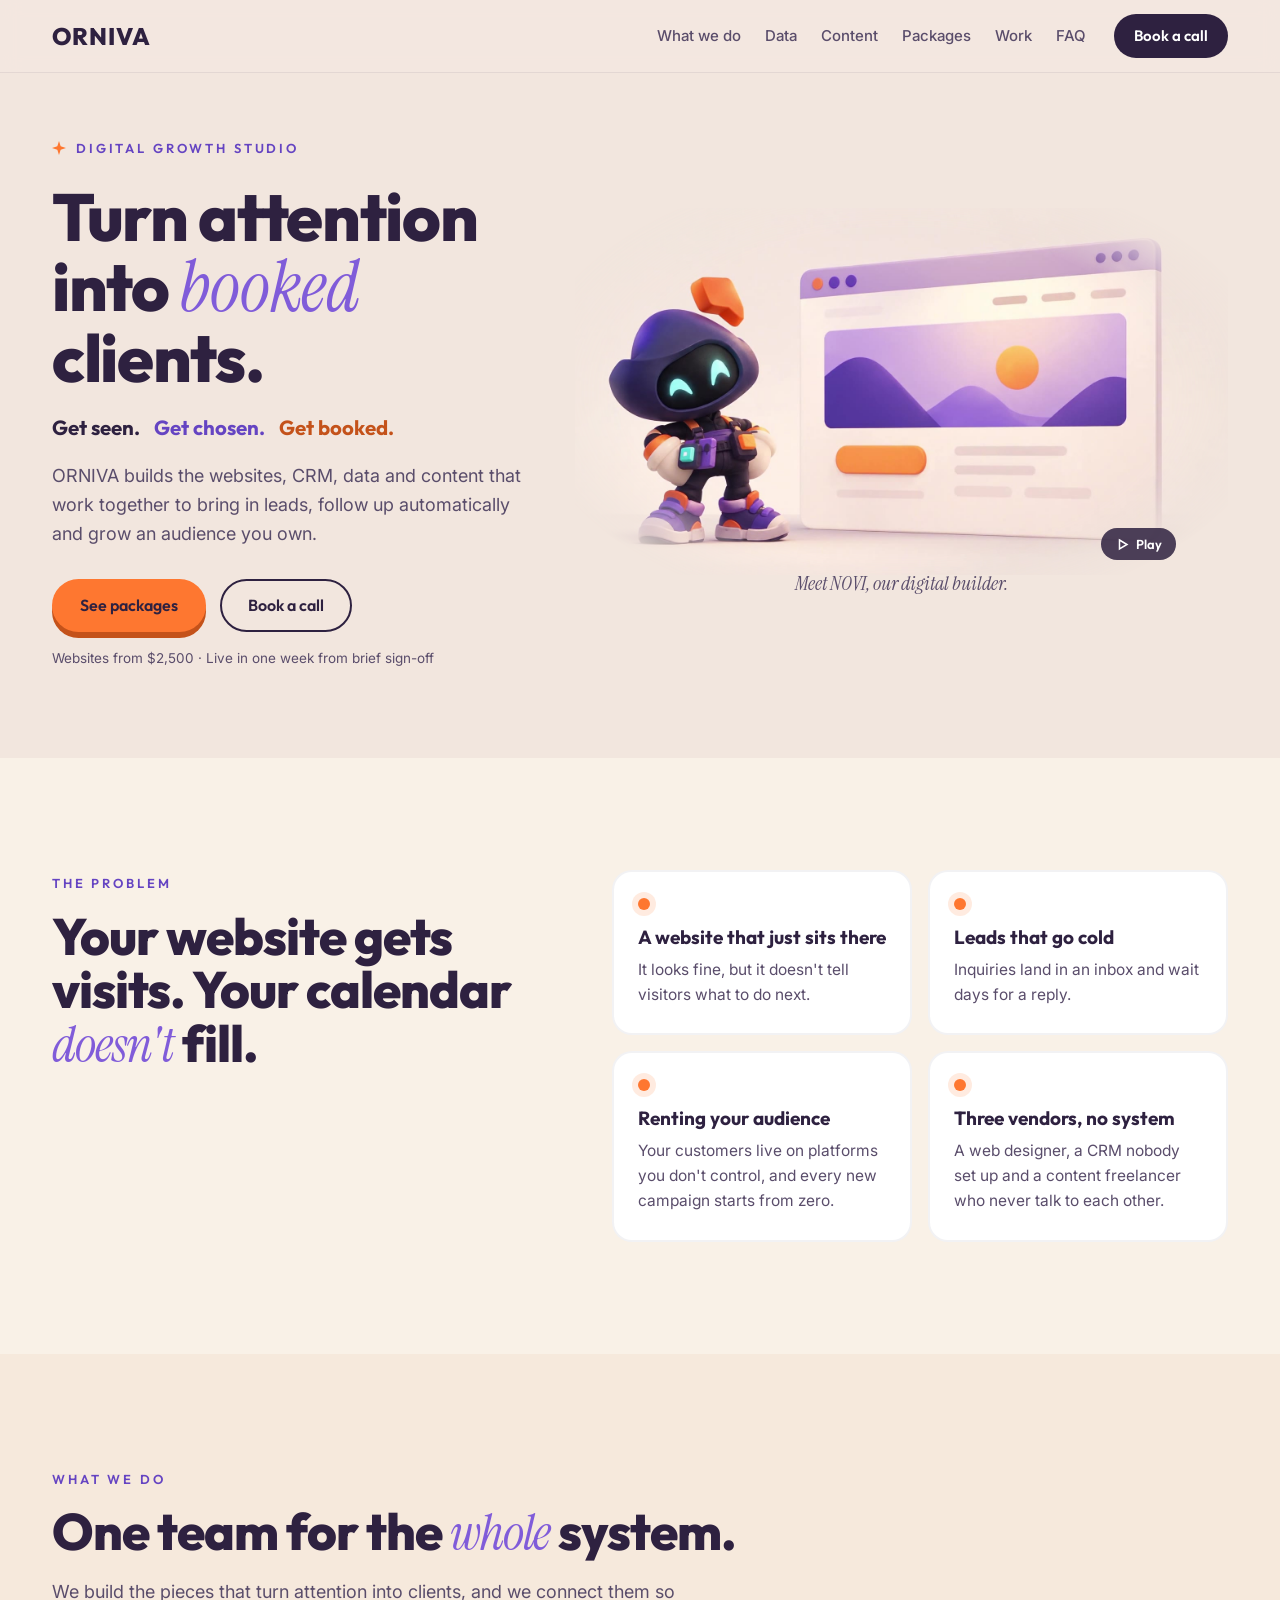
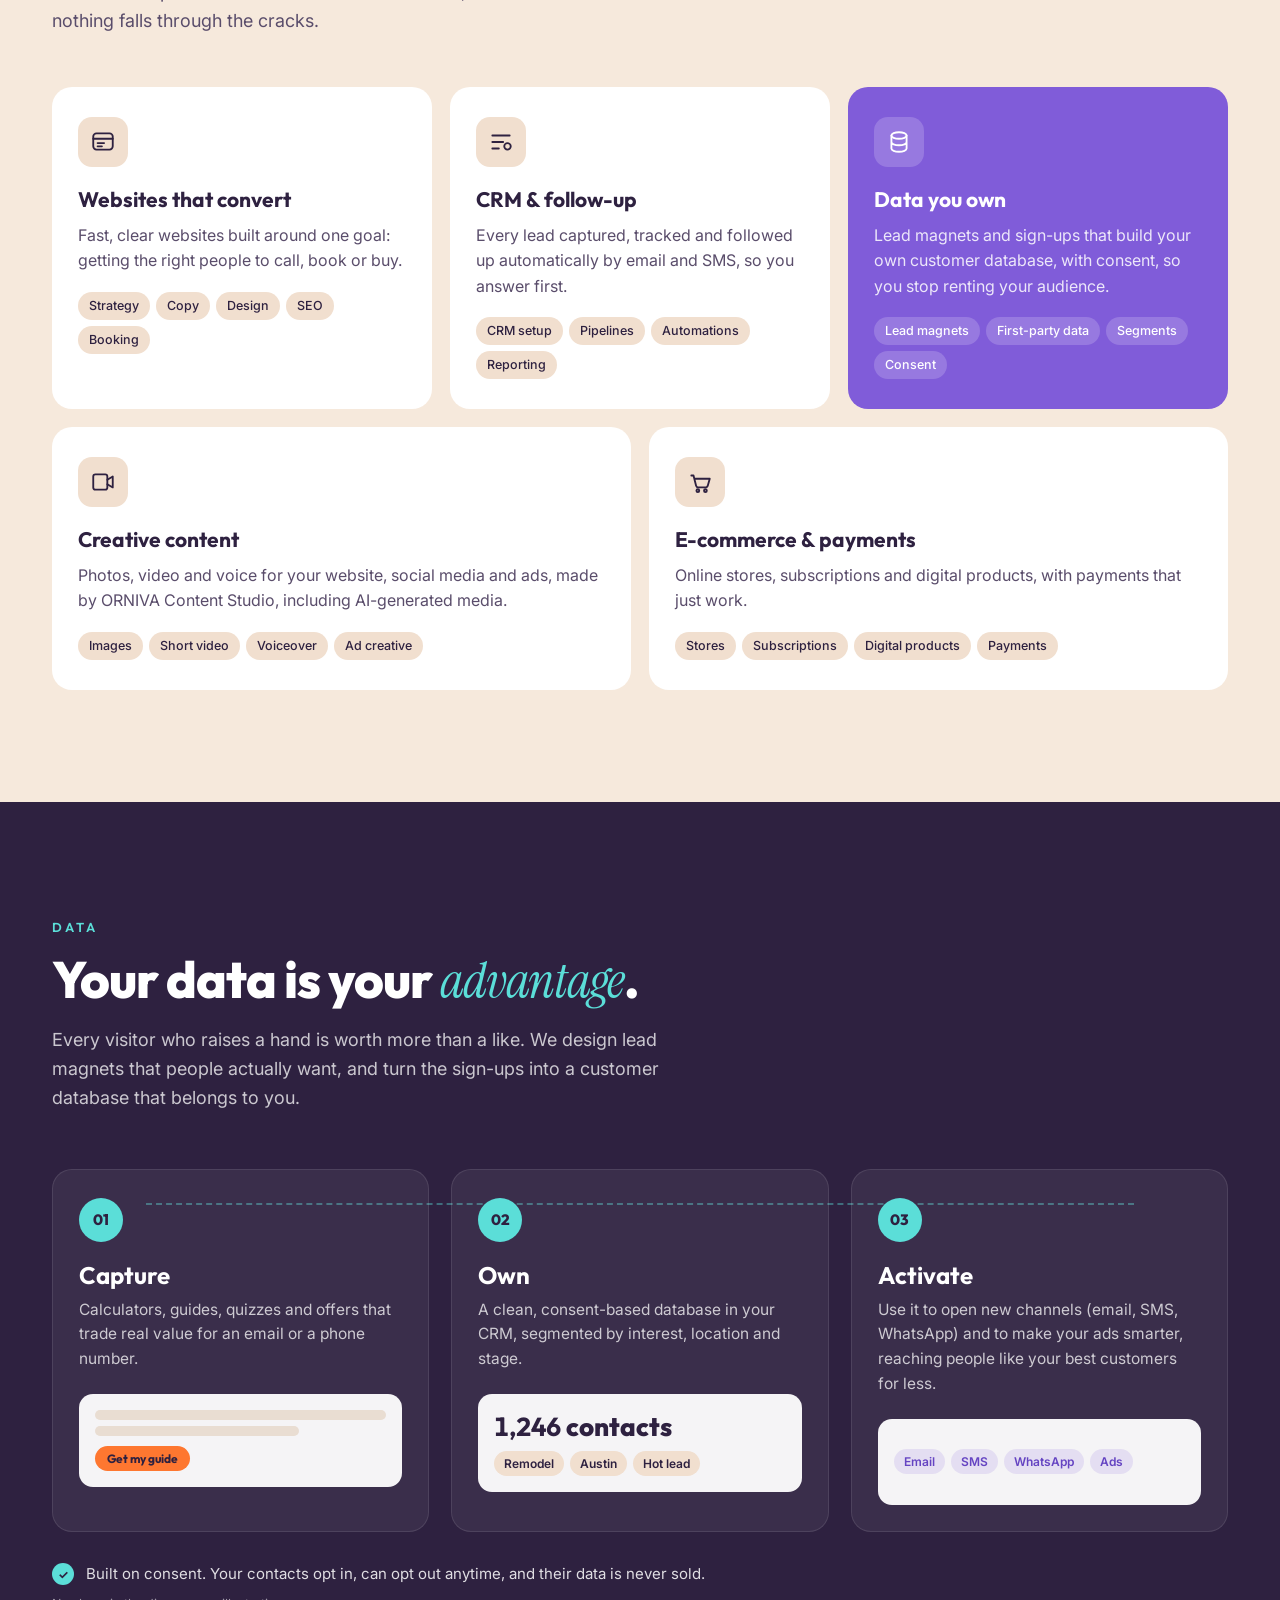
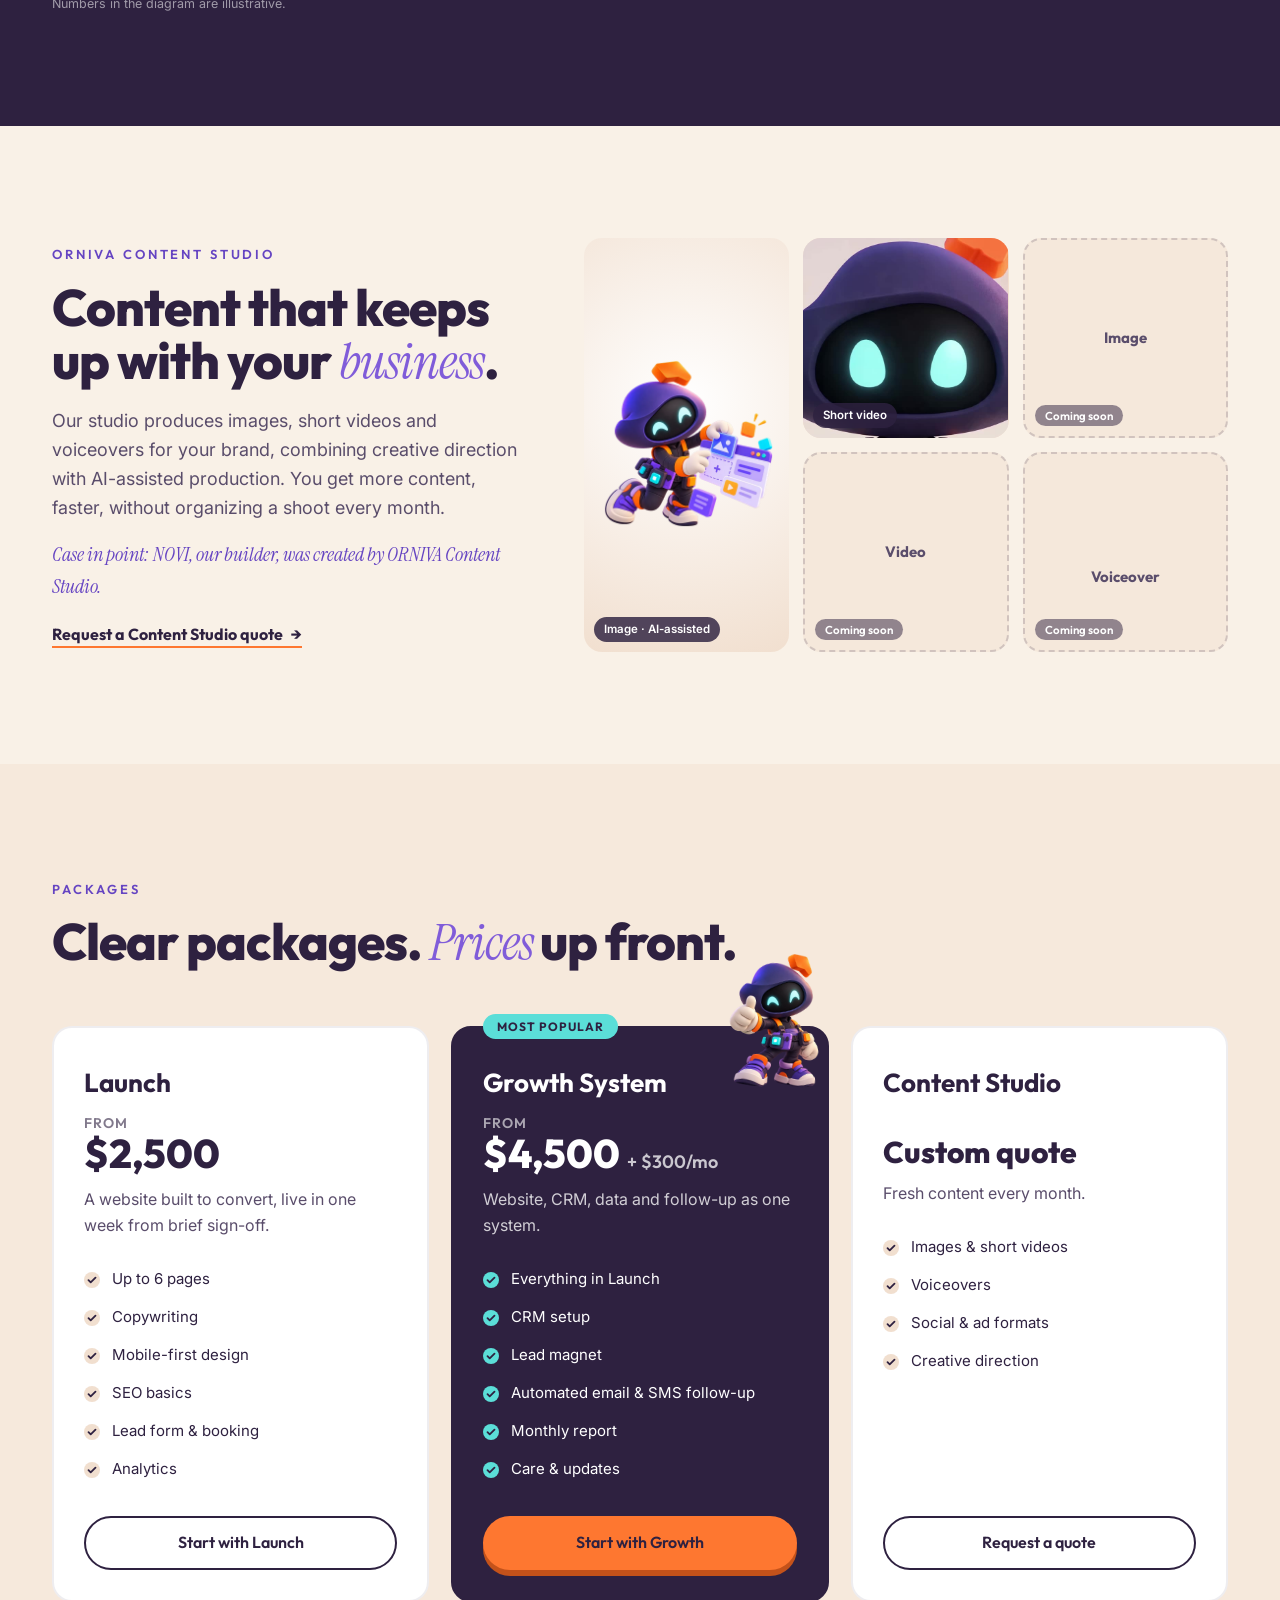
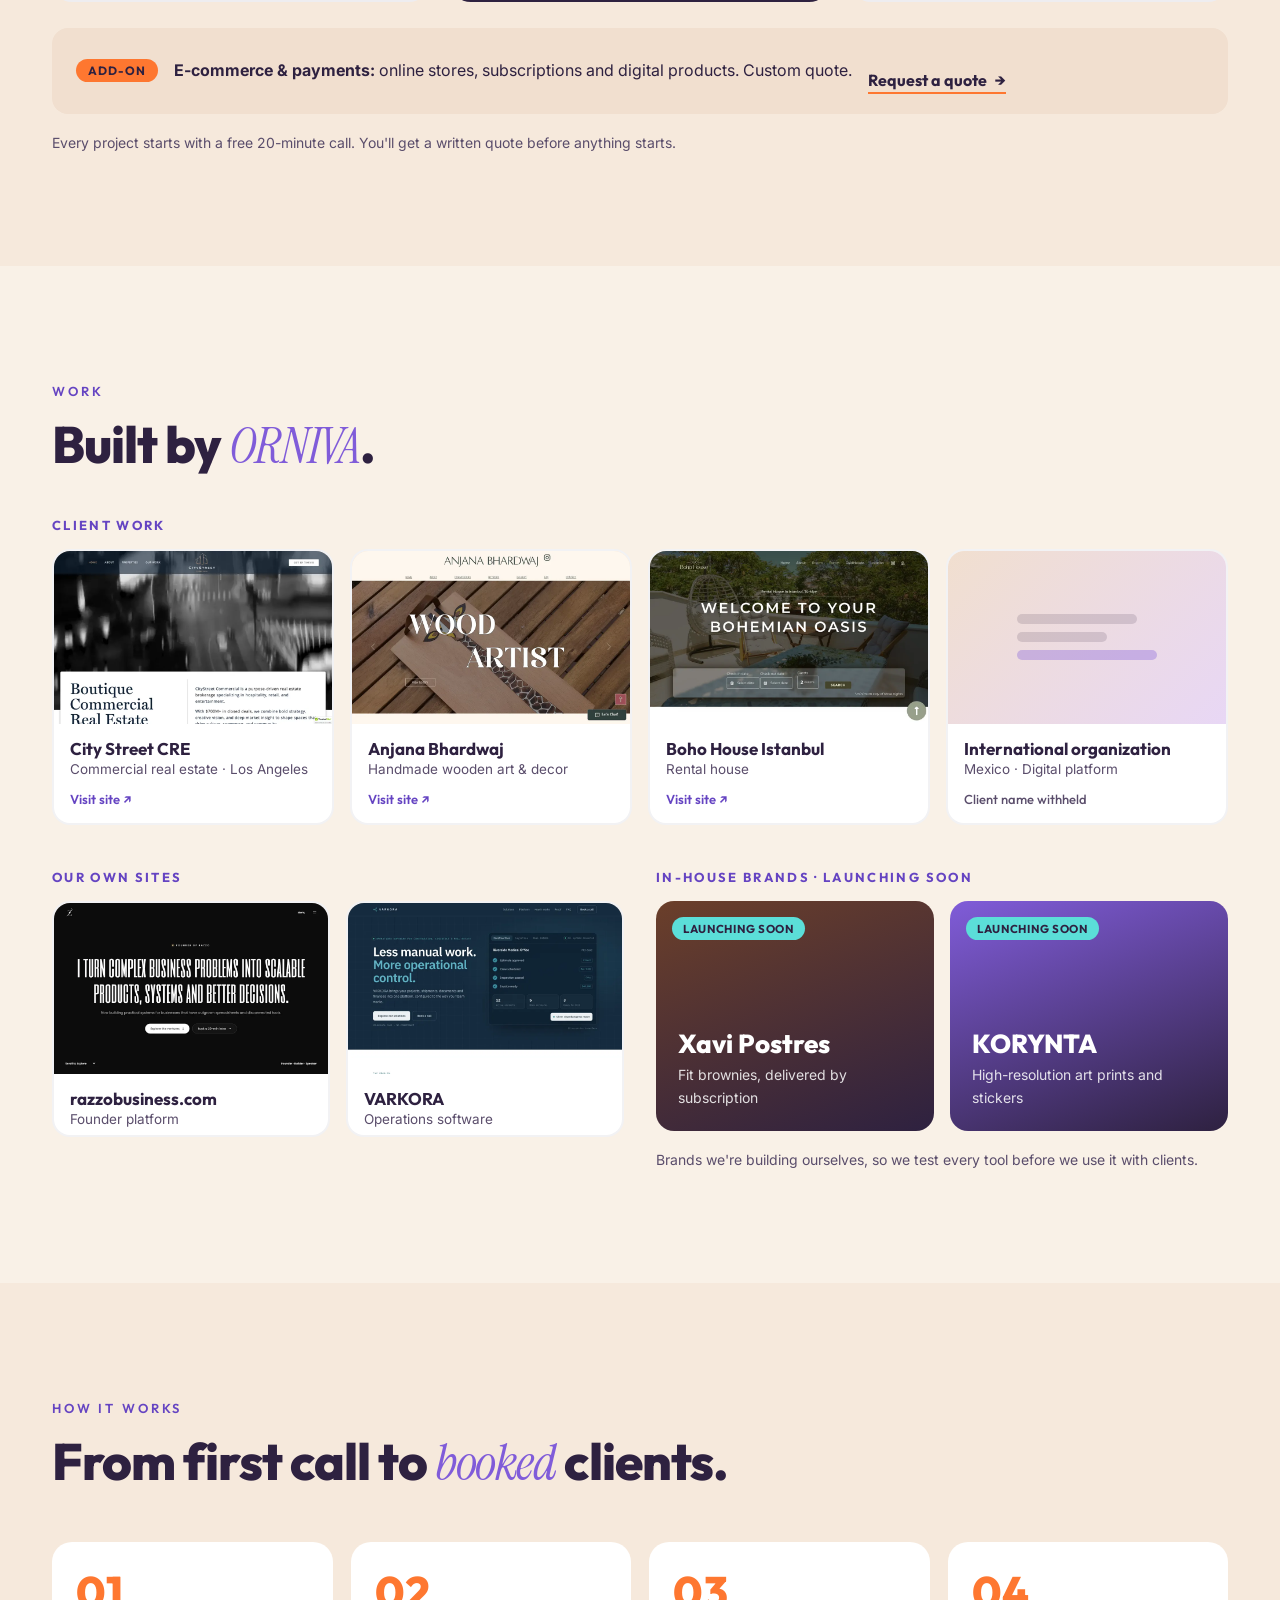
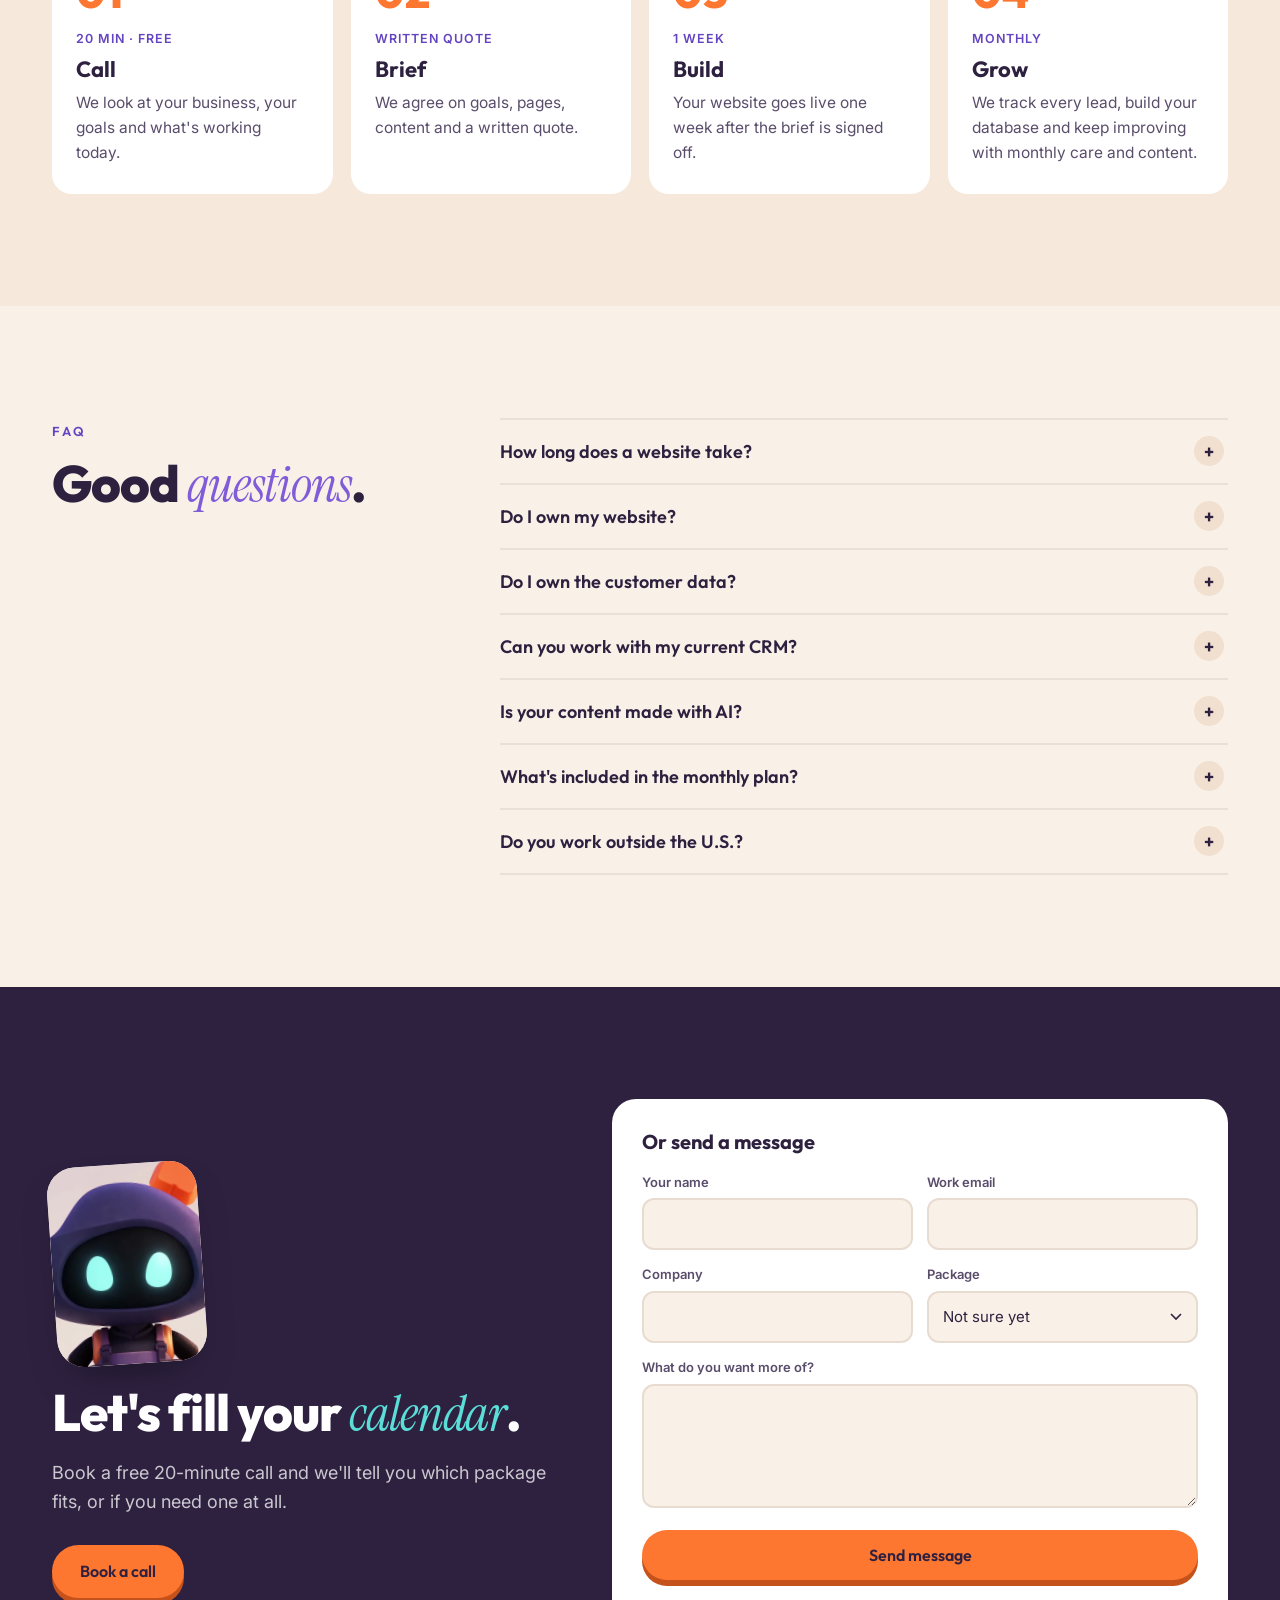
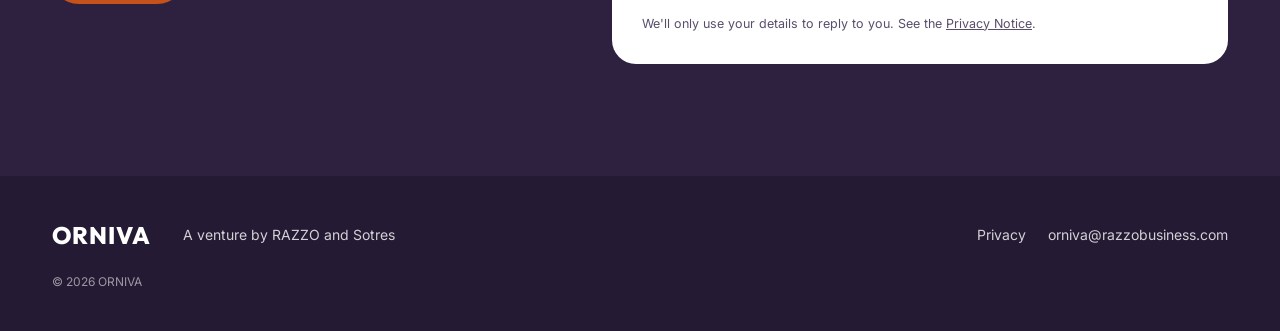
==== commit df1d38ca: "feat: loop the NOVI hero video Co-Authored-By: Claude Opus 5.5 <noreply@anthropic.com>" ====
--- a/index.html
+++ b/index.html
@@ -75,15 +75,15 @@
                 </div>
 
                 <figure class="stage" data-stage>
-                    <video class="stage-video" data-novi-hero muted playsinline preload="none"
+                    <video class="stage-video" data-novi-hero muted loop playsinline preload="none"
                         poster="assets/novi/novi-hero-start.jpg"
                         data-src-desktop="assets/novi/novi-hero.mp4"
                         data-src-mobile="assets/novi/novi-hero-mobile.mp4"
                         data-poster-end="assets/novi/novi-hero-end.jpg"
                         aria-label="NOVI, the ORNIVA builder, assembles a website."></video>
                     <button type="button" class="stage-replay" data-replay hidden>
-                        <svg viewBox="0 0 20 20" aria-hidden="true"><path d="M4 10a6 6 0 1 0 2-4.5M4 3v3h3"/></svg>
-                        Replay
+                        <svg viewBox="0 0 20 20" aria-hidden="true"><path d="M6 4l10 6-10 6z"/></svg>
+                        Play
                     </button>
                     <figcaption class="stage-caption">Meet NOVI, our digital builder.</figcaption>
                 </figure>
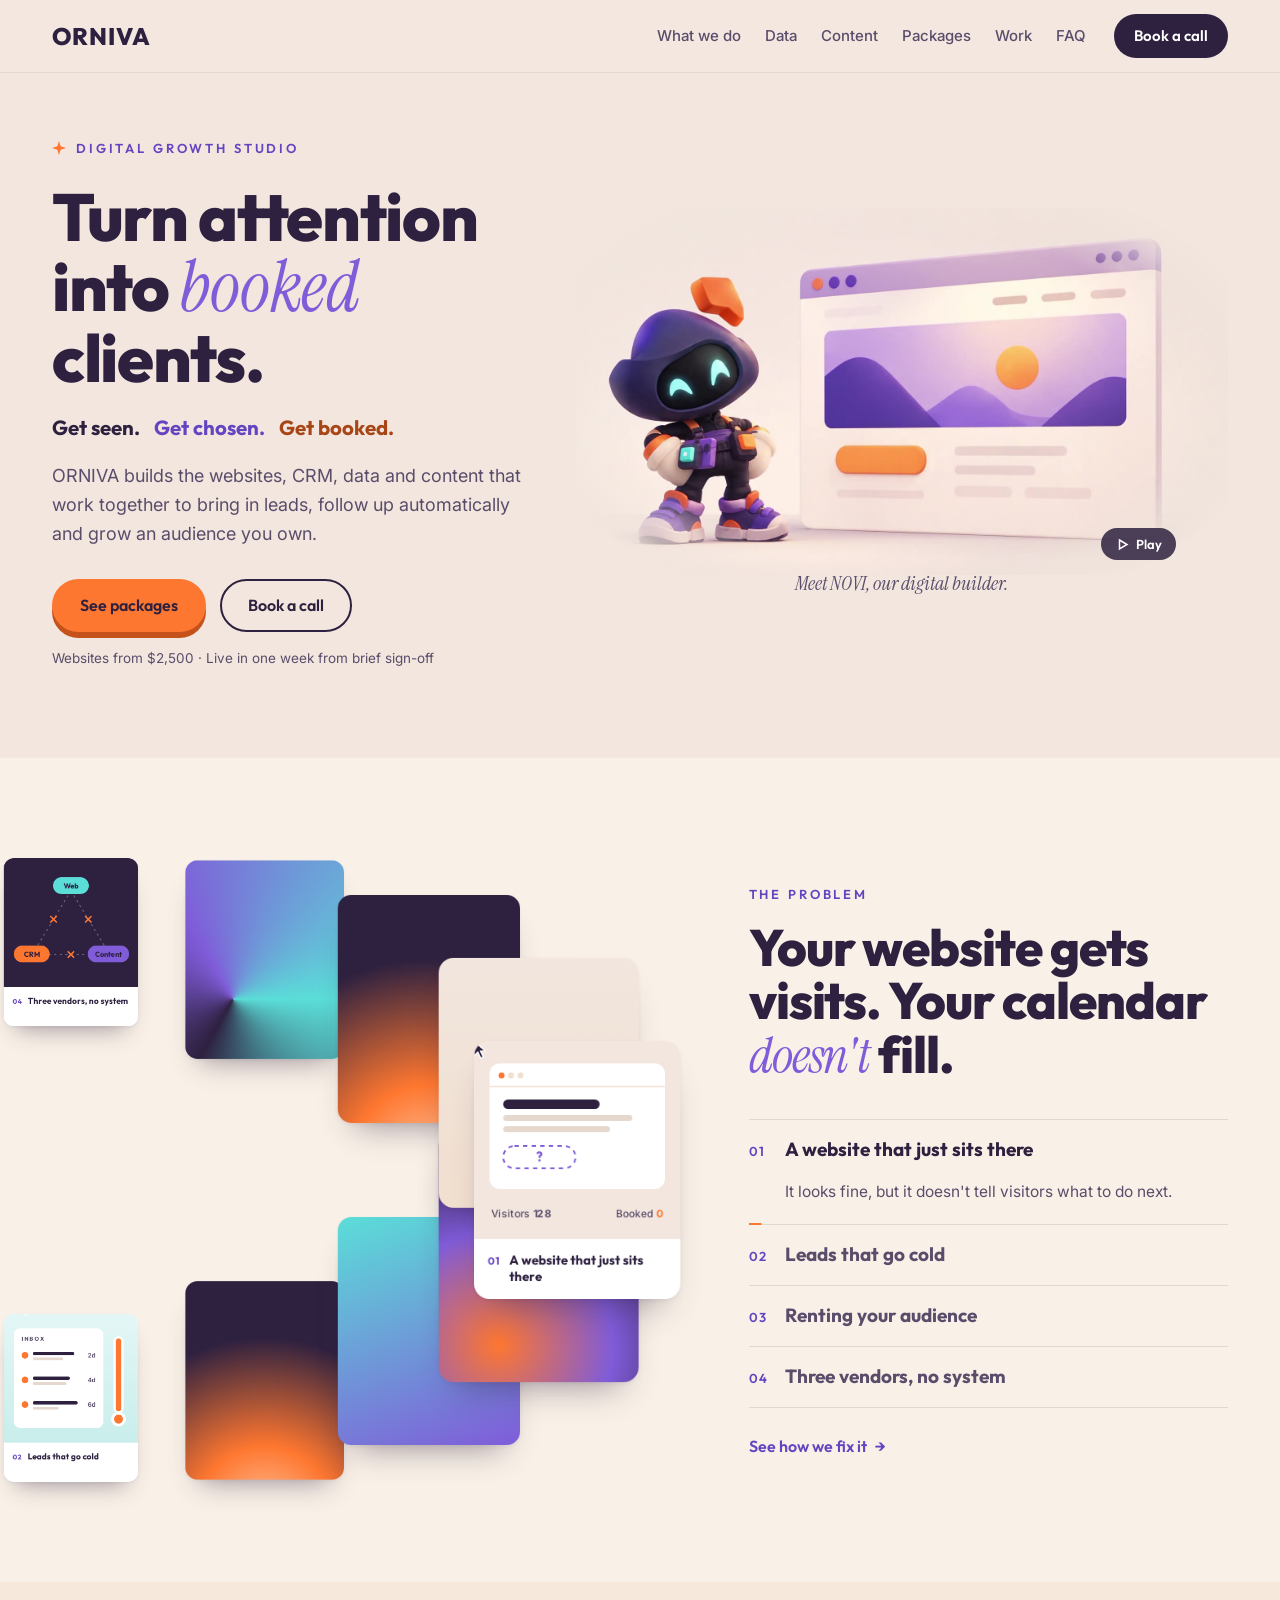
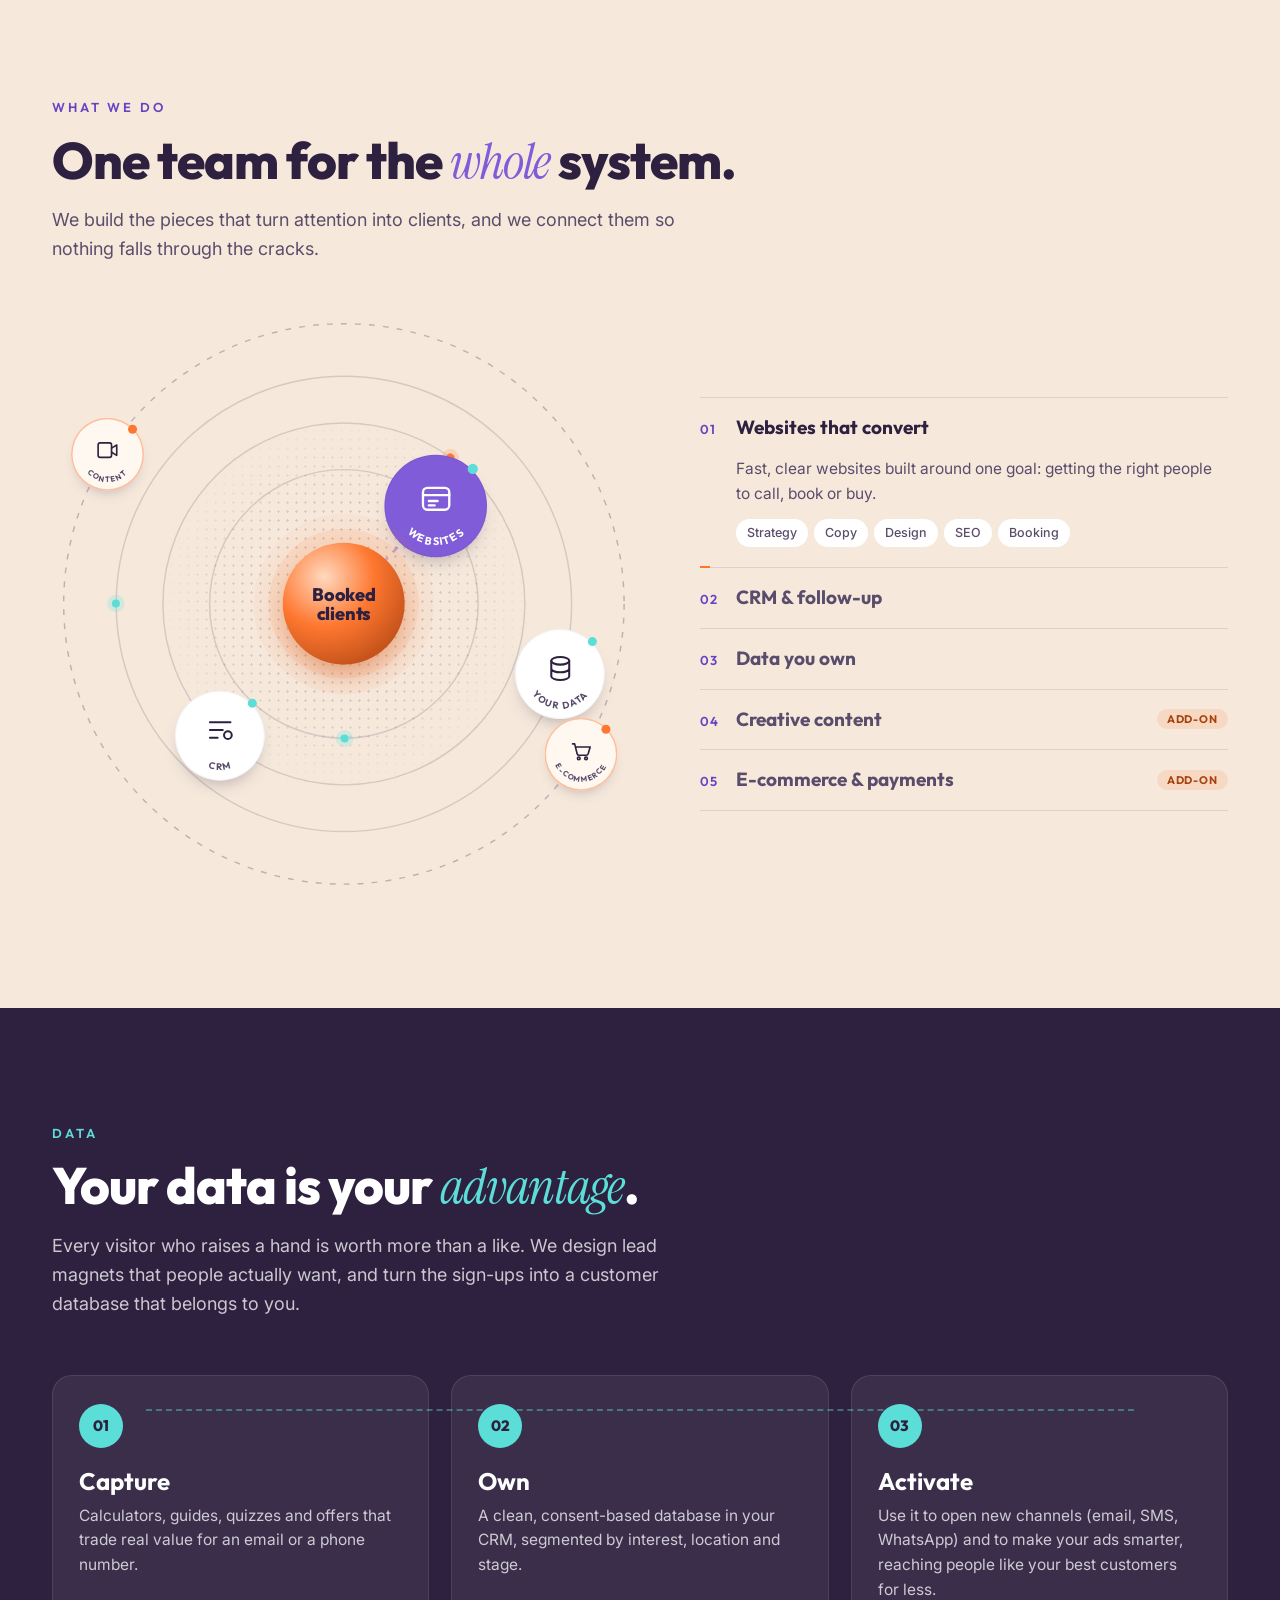
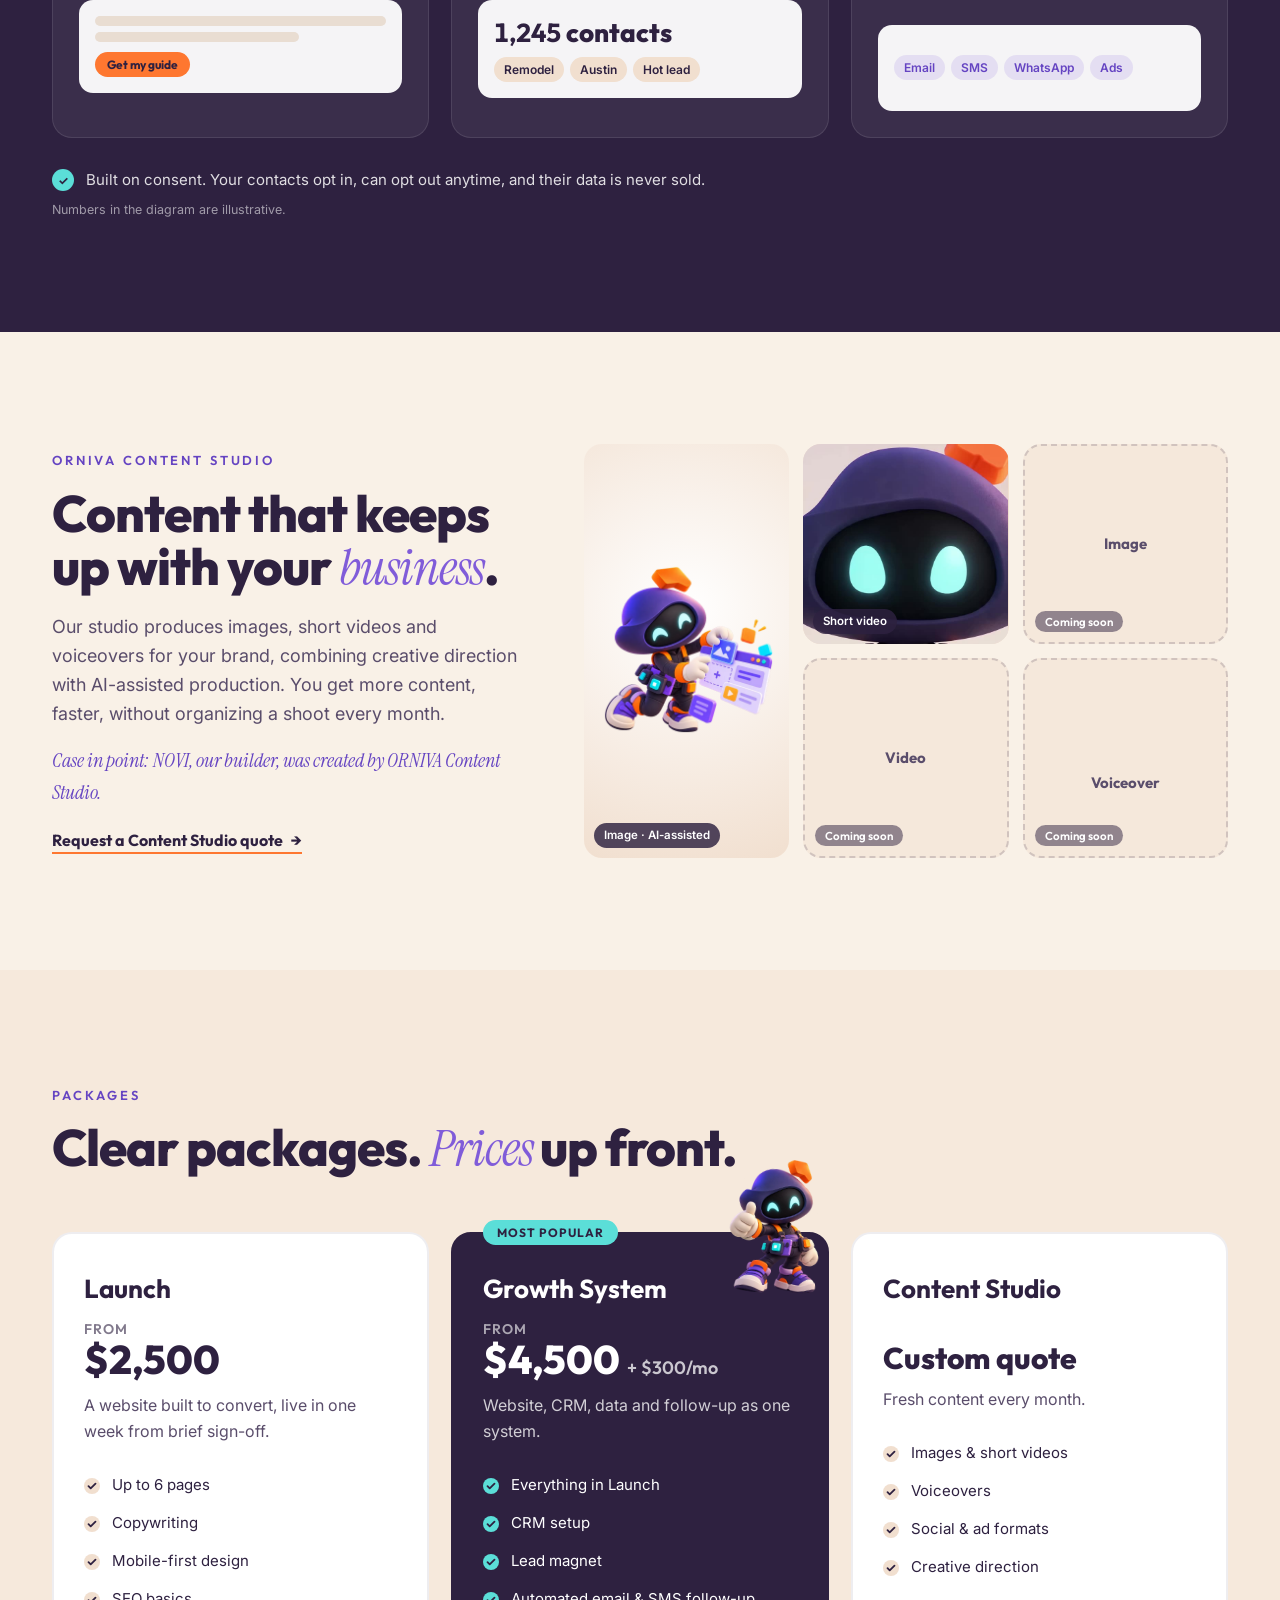
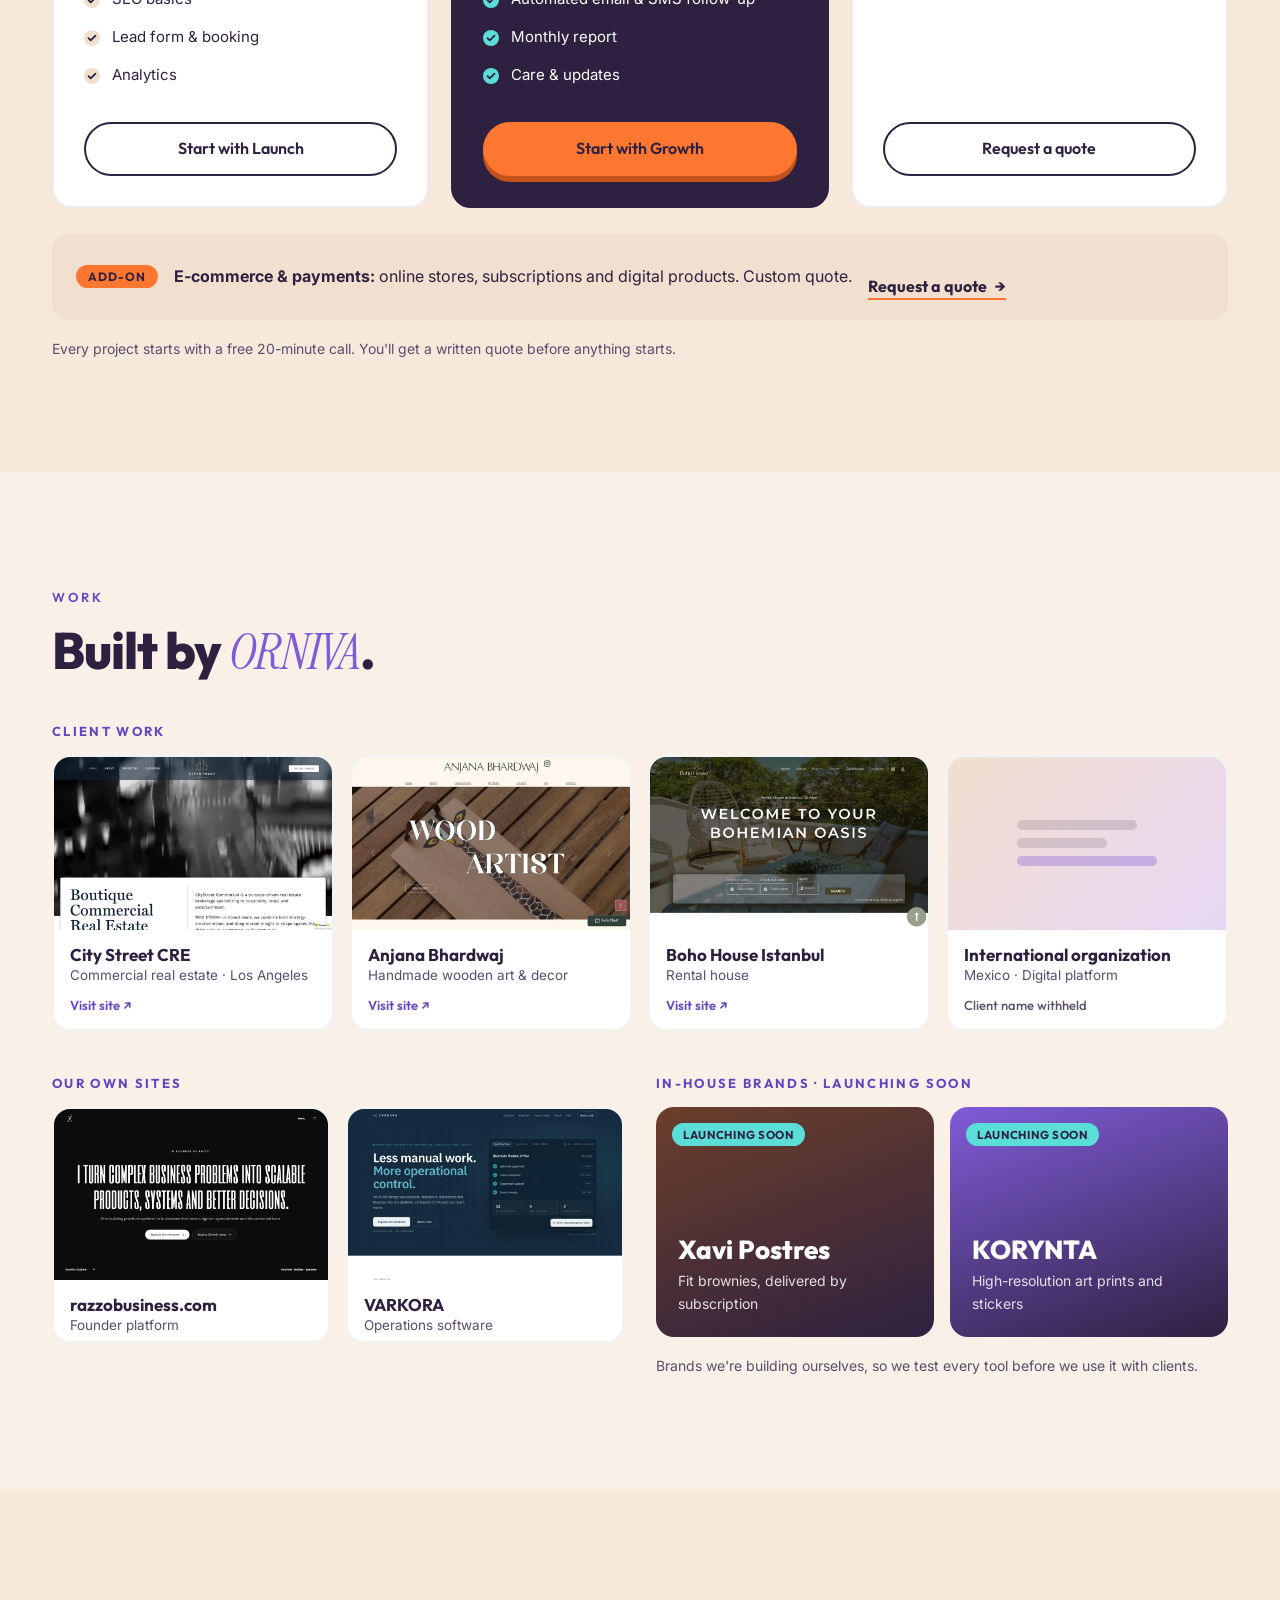
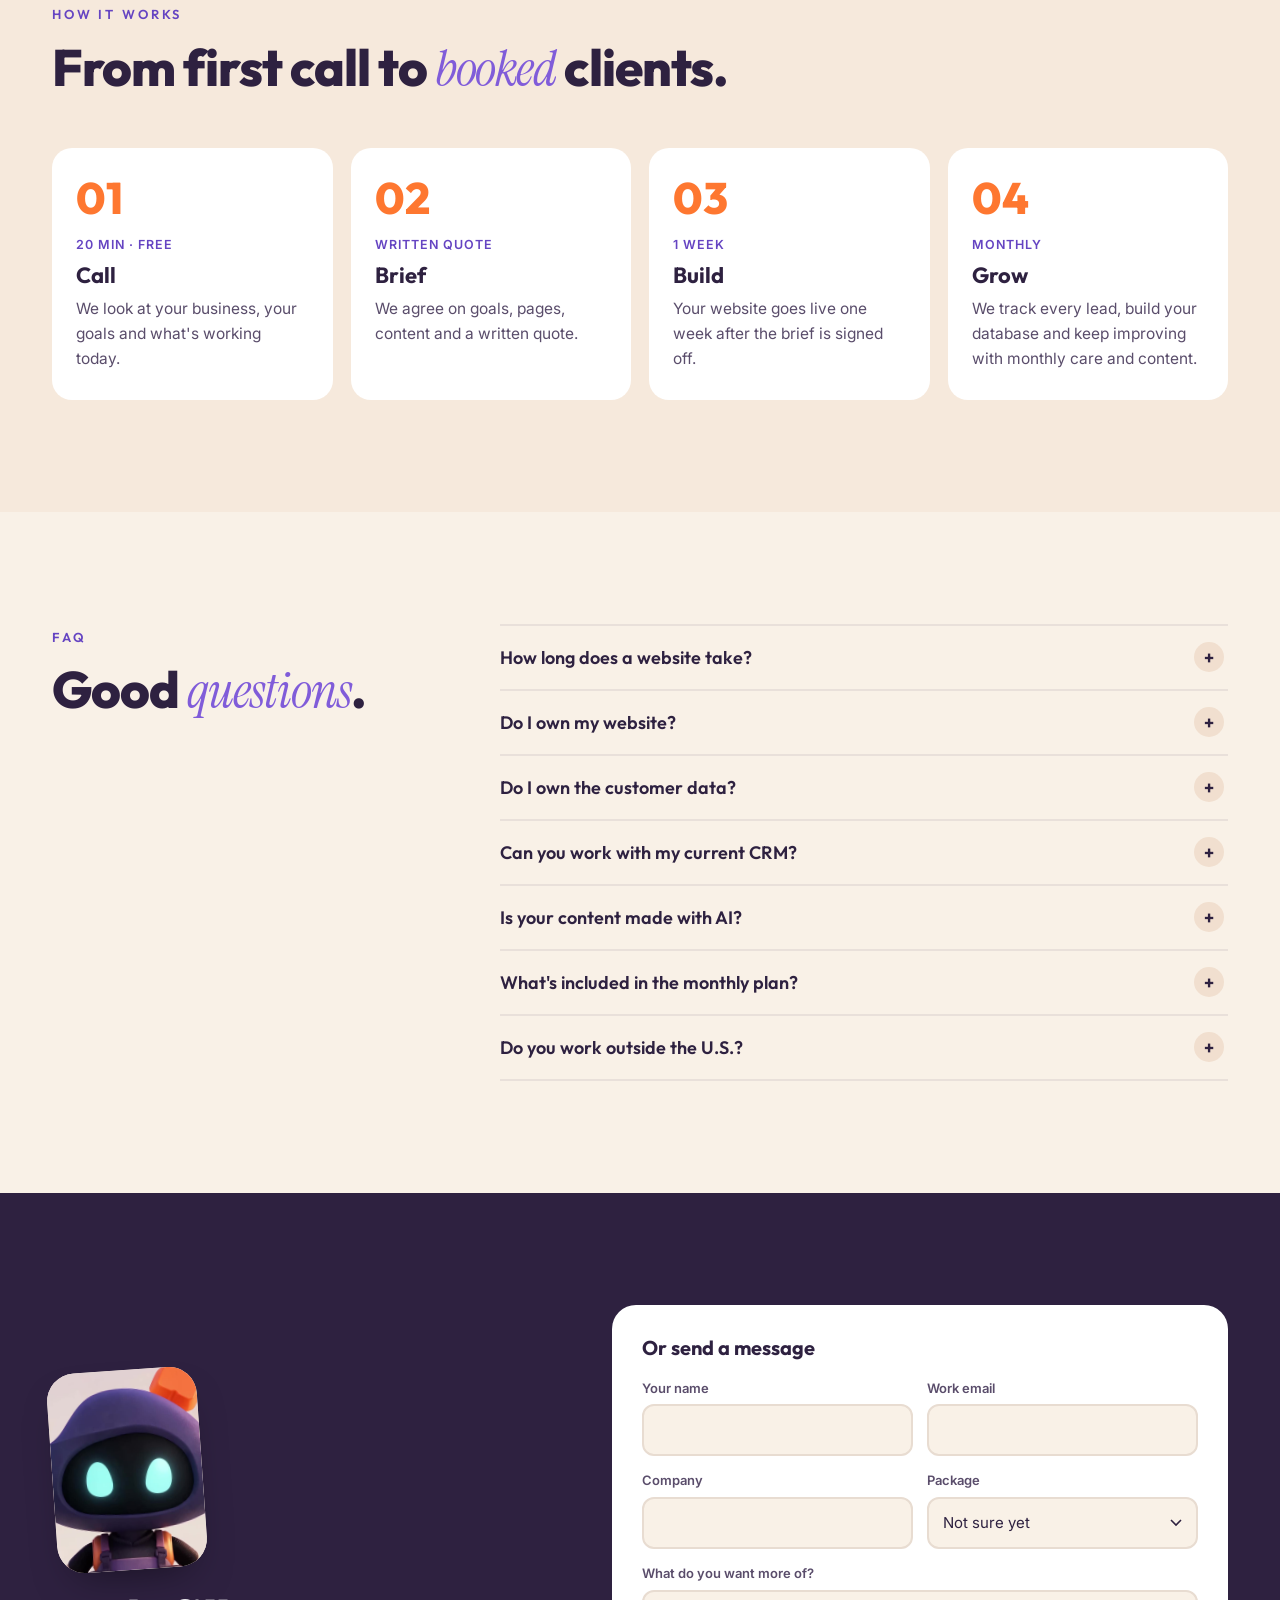
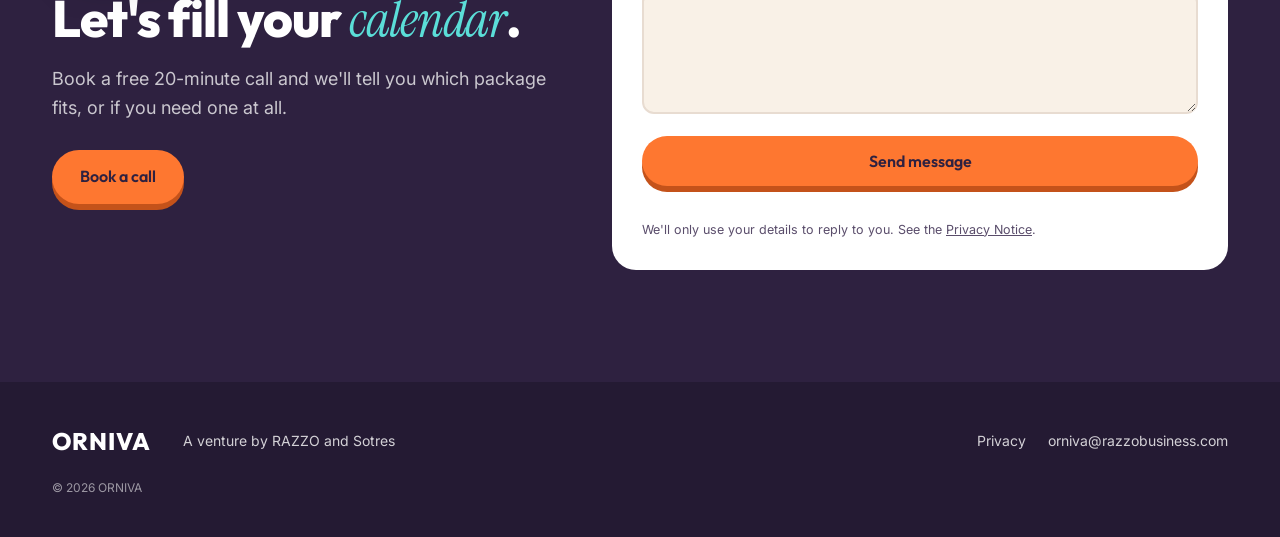
==== commit ad0f4924: "feat: problem orbit and solar-system services diagram The problem section is now a looping ellipse o" ====
--- a/index.html
+++ b/index.html
@@ -91,18 +91,119 @@
         </section>
 
 
-        <!-- 2. The problem -->
-        <section class="section section--bg" id="problem">
-            <div class="wrap split">
-                <div>
+        <!-- 2. The problem: each pain is a card riding an ellipse; the active one sits at the right apex. -->
+        <section class="section section--bg orbit-section" id="problem">
+            <div class="wrap orbit" data-orbit>
+                <div class="orbit-stage" data-orbit-stage aria-hidden="true">
+                    <div class="orbit-card orbit-card--pain" data-pain="0">
+                        <svg class="scene scene--idle" viewBox="0 0 240 230">
+                            <rect class="sc-bg" width="240" height="230" fill="#F2E6DE"/>
+                            <rect x="18" y="26" width="204" height="146" rx="12" fill="#fff"/>
+                            <circle cx="32" cy="40" r="3.5" fill="#FE7730"/><circle cx="43" cy="40" r="3.5" fill="#F1DFCF"/><circle cx="54" cy="40" r="3.5" fill="#F1DFCF"/>
+                            <rect x="18" y="52" width="204" height="1.5" fill="#F1DFCF"/>
+                            <rect x="34" y="68" width="112" height="11" rx="5.5" fill="#2E2140"/>
+                            <rect x="34" y="86" width="150" height="7" rx="3.5" fill="#E6D8CC"/>
+                            <rect x="34" y="99" width="124" height="7" rx="3.5" fill="#E6D8CC"/>
+                            <rect class="sc-missing" x="34" y="122" width="84" height="26" rx="13" fill="none" stroke="#805CD9" stroke-width="2" stroke-dasharray="5 5"/>
+                            <text class="sc-q" x="76" y="140" text-anchor="middle" fill="#805CD9">?</text>
+                            <g class="sc-cursor"><path d="M0 0v17l4.5-4.2 3.3 7.2 3-1.4-3.3-7H13z" fill="#2E2140" stroke="#fff" stroke-width="1.4" stroke-linejoin="round"/></g>
+                            <g class="sc-visitors"><circle cx="0" cy="0" r="4" fill="#5BDED8"/><circle cx="-14" cy="0" r="4" fill="#805CD9"/><circle cx="-28" cy="0" r="4" fill="#FE7730"/></g>
+                            <text class="sc-stat" x="20" y="205">Visitors <tspan font-weight="700">128</tspan></text>
+                            <text class="sc-stat" x="220" y="205" text-anchor="end">Booked <tspan class="sc-zero" font-weight="700">0</tspan></text>
+                        </svg>
+                        <p class="orbit-cap"><span>01</span>A website that just sits there</p>
+                    </div>
+                    <div class="orbit-card orbit-card--f1"></div>
+                    <div class="orbit-card orbit-card--f2"></div>
+                    <div class="orbit-card orbit-card--f3"></div>
+                    <div class="orbit-card orbit-card--pain" data-pain="1">
+                        <svg class="scene scene--cold" viewBox="0 0 240 230">
+                            <defs><linearGradient id="sc-ice" x1="0" y1="0" x2="0" y2="1"><stop offset="0" stop-color="#E4F7F6"/><stop offset="1" stop-color="#C9EEEC"/></linearGradient></defs>
+                            <rect width="240" height="230" fill="url(#sc-ice)"/>
+                            <g class="sc-flakes" fill="#fff"><circle cx="40" cy="0" r="2.5"/><circle cx="120" cy="-30" r="2"/><circle cx="190" cy="-12" r="3"/><circle cx="80" cy="-55" r="2"/></g>
+                            <rect x="18" y="26" width="160" height="178" rx="12" fill="#fff"/>
+                            <text class="sc-label" x="32" y="48">INBOX</text>
+                            <g class="sc-row sc-row--1"><circle class="sc-heat" cx="38" cy="74" r="6"/><rect x="52" y="68" width="74" height="6" rx="3" fill="#2E2140"/><rect x="52" y="78" width="54" height="5" rx="2.5" fill="#E6D8CC"/><text class="sc-age" x="164" y="78" text-anchor="end">2d</text></g>
+                            <g class="sc-row sc-row--2"><circle class="sc-heat" cx="38" cy="118" r="6"/><rect x="52" y="112" width="66" height="6" rx="3" fill="#2E2140"/><rect x="52" y="122" width="60" height="5" rx="2.5" fill="#E6D8CC"/><text class="sc-age" x="164" y="122" text-anchor="end">4d</text></g>
+                            <g class="sc-row sc-row--3"><circle class="sc-heat" cx="38" cy="162" r="6"/><rect x="52" y="156" width="80" height="6" rx="3" fill="#2E2140"/><rect x="52" y="166" width="46" height="5" rx="2.5" fill="#E6D8CC"/><text class="sc-age" x="164" y="166" text-anchor="end">6d</text></g>
+                            <rect x="196" y="40" width="18" height="138" rx="9" fill="#fff"/>
+                            <rect class="sc-temp" x="200" y="44" width="10" height="130" rx="5"/>
+                            <circle cx="205" cy="188" r="13" fill="#fff"/><circle class="sc-bulb" cx="205" cy="188" r="8"/>
+                        </svg>
+                        <p class="orbit-cap"><span>02</span>Leads that go cold</p>
+                    </div>
+                    <div class="orbit-card orbit-card--f4"></div>
+                    <div class="orbit-card orbit-card--f5"></div>
+                    <div class="orbit-card orbit-card--f6"></div>
+                    <div class="orbit-card orbit-card--pain" data-pain="2">
+                        <svg class="scene scene--rent" viewBox="0 0 240 230">
+                            <rect width="240" height="230" fill="#805CD9"/>
+                            <rect x="18" y="22" width="204" height="138" rx="16" fill="rgba(255,255,255,0.12)" stroke="rgba(255,255,255,0.55)" stroke-width="1.5" stroke-dasharray="6 5"/>
+                            <text class="sc-label sc-label--light" x="34" y="44">THEIR PLATFORM</text>
+                            <g class="sc-lock" fill="none" stroke="#fff" stroke-width="2"><rect x="192" y="34" width="16" height="12" rx="2.5" fill="#fff"/><path d="M195 34v-4a5 5 0 0 1 10 0v4"/></g>
+                            <g class="sc-crowd" fill="#fff">
+                                <circle cx="46" cy="72" r="9"/><circle cx="80" cy="72" r="9"/><circle cx="114" cy="72" r="9"/><circle cx="148" cy="72" r="9"/><circle cx="182" cy="72" r="9"/>
+                                <circle cx="46" cy="104" r="9"/><circle cx="80" cy="104" r="9"/><circle cx="114" cy="104" r="9"/><circle cx="148" cy="104" r="9"/><circle cx="182" cy="104" r="9"/>
+                                <circle cx="46" cy="136" r="9"/><circle cx="80" cy="136" r="9"/><circle cx="114" cy="136" r="9"/><circle cx="148" cy="136" r="9"/><circle cx="182" cy="136" r="9"/>
+                            </g>
+                            <rect x="18" y="174" width="204" height="38" rx="12" fill="#F9F1E7"/>
+                            <text class="sc-stat" x="32" y="198">Your list</text>
+                            <text class="sc-stat sc-big" x="208" y="199" text-anchor="end">0</text>
+                        </svg>
+                        <p class="orbit-cap"><span>03</span>Renting your audience</p>
+                    </div>
+                    <div class="orbit-card orbit-card--f1"></div>
+                    <div class="orbit-card orbit-card--f4"></div>
+                    <div class="orbit-card orbit-card--f2"></div>
+                    <div class="orbit-card orbit-card--pain" data-pain="3">
+                        <svg class="scene scene--silo" viewBox="0 0 240 230">
+                            <rect width="240" height="230" fill="#2E2140"/>
+                            <g fill="none" stroke="rgba(255,255,255,0.28)" stroke-width="2" stroke-dasharray="4 6">
+                                <path d="M120 58L58 160"/><path d="M120 58L182 160"/><path d="M70 172H170"/>
+                            </g>
+                            <circle class="sc-msg sc-msg--1" r="4.5" fill="#5BDED8"/>
+                            <circle class="sc-msg sc-msg--2" r="4.5" fill="#FE7730"/>
+                            <circle class="sc-msg sc-msg--3" r="4.5" fill="#805CD9"/>
+                            <g class="sc-break" fill="none" stroke="#FE7730" stroke-width="2.5" stroke-linecap="round">
+                                <path d="M84 104l10 10M94 104l-10 10"/><path d="M146 104l10 10M156 104l-10 10"/><path d="M115 167l10 10M125 167l-10 10"/>
+                            </g>
+                            <g class="sc-node"><rect x="88" y="34" width="64" height="30" rx="15" fill="#5BDED8"/><text x="120" y="54" text-anchor="middle">Web</text></g>
+                            <g class="sc-node"><rect x="18" y="156" width="64" height="30" rx="15" fill="#FE7730"/><text x="50" y="176" text-anchor="middle">CRM</text></g>
+                            <g class="sc-node"><rect x="150" y="156" width="74" height="30" rx="15" fill="#805CD9"/><text x="187" y="176" text-anchor="middle" fill="#fff">Content</text></g>
+                        </svg>
+                        <p class="orbit-cap"><span>04</span>Three vendors, no system</p>
+                    </div>
+                    <div class="orbit-card orbit-card--f5"></div>
+                    <div class="orbit-card orbit-card--f3"></div>
+                    <div class="orbit-card orbit-card--f6"></div>
+                </div>
+
+                <div class="orbit-copy">
                     <p class="eyebrow">The problem</p>
                     <h2>Your website gets visits. Your calendar <em>doesn't</em> fill.</h2>
-                </div>
-                <div class="pains">
-                    <article class="pain reveal"><span class="pain-dot" aria-hidden="true"></span><h3>A website that just sits there</h3><p>It looks fine, but it doesn't tell visitors what to do next.</p></article>
-                    <article class="pain reveal"><span class="pain-dot" aria-hidden="true"></span><h3>Leads that go cold</h3><p>Inquiries land in an inbox and wait days for a reply.</p></article>
-                    <article class="pain reveal"><span class="pain-dot" aria-hidden="true"></span><h3>Renting your audience</h3><p>Your customers live on platforms you don't control, and every new campaign starts from zero.</p></article>
-                    <article class="pain reveal"><span class="pain-dot" aria-hidden="true"></span><h3>Three vendors, no system</h3><p>A web designer, a CRM nobody set up and a content freelancer who never talk to each other.</p></article>
+                    <ol class="orbit-list">
+                        <li class="orbit-item is-active" data-orbit-item>
+                            <button type="button" class="orbit-btn" aria-current="true"><span class="orbit-num">01</span><h3>A website that just sits there</h3></button>
+                            <div class="orbit-desc"><p>It looks fine, but it doesn't tell visitors what to do next.</p></div>
+                            <span class="orbit-progress" aria-hidden="true"></span>
+                        </li>
+                        <li class="orbit-item" data-orbit-item>
+                            <button type="button" class="orbit-btn"><span class="orbit-num">02</span><h3>Leads that go cold</h3></button>
+                            <div class="orbit-desc"><p>Inquiries land in an inbox and wait days for a reply.</p></div>
+                            <span class="orbit-progress" aria-hidden="true"></span>
+                        </li>
+                        <li class="orbit-item" data-orbit-item>
+                            <button type="button" class="orbit-btn"><span class="orbit-num">03</span><h3>Renting your audience</h3></button>
+                            <div class="orbit-desc"><p>Your customers live on platforms you don't control, and every new campaign starts from zero.</p></div>
+                            <span class="orbit-progress" aria-hidden="true"></span>
+                        </li>
+                        <li class="orbit-item" data-orbit-item>
+                            <button type="button" class="orbit-btn"><span class="orbit-num">04</span><h3>Three vendors, no system</h3></button>
+                            <div class="orbit-desc"><p>A web designer, a CRM nobody set up and a content freelancer who never talk to each other.</p></div>
+                            <span class="orbit-progress" aria-hidden="true"></span>
+                        </li>
+                    </ol>
+                    <a class="orbit-link" href="#what" data-umami-event="problem-to-solution">See how we fix it <span aria-hidden="true">&rarr;</span></a>
                 </div>
             </div>
         </section>
@@ -115,37 +216,78 @@
                     <h2>One team for the <em>whole</em> system.</h2>
                     <p class="section-intro">We build the pieces that turn attention into clients, and we connect them so nothing falls through the cracks.</p>
                 </div>
-                <div class="pillars">
-                    <article class="pillar reveal">
-                        <span class="pillar-icon" aria-hidden="true"><svg viewBox="0 0 24 24"><rect x="3" y="4" width="18" height="15" rx="3"/><path d="M3 9h18M7 13h6M7 16h4"/></svg></span>
-                        <h3>Websites that convert</h3>
-                        <p>Fast, clear websites built around one goal: getting the right people to call, book or buy.</p>
-                        <ul class="chips"><li>Strategy</li><li>Copy</li><li>Design</li><li>SEO</li><li>Booking</li></ul>
-                    </article>
-                    <article class="pillar reveal">
-                        <span class="pillar-icon" aria-hidden="true"><svg viewBox="0 0 24 24"><path d="M4 6h16M4 12h10M4 18h6"/><circle cx="18" cy="16" r="3"/></svg></span>
-                        <h3>CRM &amp; follow-up</h3>
-                        <p>Every lead captured, tracked and followed up automatically by email and SMS, so you answer first.</p>
-                        <ul class="chips"><li>CRM setup</li><li>Pipelines</li><li>Automations</li><li>Reporting</li></ul>
-                    </article>
-                    <article class="pillar pillar--highlight reveal">
-                        <span class="pillar-icon" aria-hidden="true"><svg viewBox="0 0 24 24"><ellipse cx="12" cy="6" rx="7" ry="3"/><path d="M5 6v6c0 1.7 3.1 3 7 3s7-1.3 7-3V6M5 12v6c0 1.7 3.1 3 7 3s7-1.3 7-3v-6"/></svg></span>
-                        <h3>Data you own</h3>
-                        <p>Lead magnets and sign-ups that build your own customer database, with consent, so you stop renting your audience.</p>
-                        <ul class="chips"><li>Lead magnets</li><li>First-party data</li><li>Segments</li><li>Consent</li></ul>
-                    </article>
-                    <article class="pillar reveal">
-                        <span class="pillar-icon" aria-hidden="true"><svg viewBox="0 0 24 24"><rect x="3" y="5" width="13" height="14" rx="2"/><path d="M16 10l5-3v10l-5-3"/></svg></span>
-                        <h3>Creative content</h3>
-                        <p>Photos, video and voice for your website, social media and ads, made by ORNIVA Content Studio, including AI-generated media.</p>
-                        <ul class="chips"><li>Images</li><li>Short video</li><li>Voiceover</li><li>Ad creative</li></ul>
-                    </article>
-                    <article class="pillar reveal">
-                        <span class="pillar-icon" aria-hidden="true"><svg viewBox="0 0 24 24"><path d="M4 6h2l2.4 9.5a2 2 0 0 0 2 1.5h6.8a2 2 0 0 0 1.9-1.4L21 9H7"/><circle cx="10" cy="20" r="1.3"/><circle cx="17" cy="20" r="1.3"/></svg></span>
-                        <h3>E-commerce &amp; payments</h3>
-                        <p>Online stores, subscriptions and digital products, with payments that just work.</p>
-                        <ul class="chips"><li>Stores</li><li>Subscriptions</li><li>Digital products</li><li>Payments</li></ul>
-                    </article>
+                <!-- Services orbit the goal: three core planets, two add-on satellites. -->
+                <div class="solar-grid" data-solar>
+                    <div class="solar" aria-hidden="true">
+                        <span class="solar-dots"></span>
+                        <svg class="solar-rings" viewBox="0 0 100 100"><circle cx="50" cy="50" r="23"/><circle cx="50" cy="50" r="31"/><circle cx="50" cy="50" r="39"/><circle class="is-dashed" cx="50" cy="50" r="48"/></svg>
+                        <div class="solar-arm solar-comet" style="--r:23; --t:9s; --o:0.5"></div>
+                        <div class="solar-arm solar-comet solar-comet--orange" style="--r:31; --t:14s; --o:0.1"></div>
+                        <div class="solar-arm solar-comet" style="--r:39; --t:20s; --o:0.75"></div>
+                        <div class="solar-arm" style="--r:23; --t:60s; --o:0.12">
+                            <span class="solar-beam"></span>
+                            <div class="solar-body" data-solar-body="0"><div class="solar-spin"><div class="solar-face">
+                                <svg class="solar-icon" viewBox="0 0 24 24"><rect x="3" y="4" width="18" height="15" rx="3"/><path d="M3 9h18M7 13h6M7 16h4"/></svg>
+                                <svg class="solar-label" viewBox="0 0 100 100"><path id="solar-arc-0" d="M12 50a38 38 0 0 0 76 0" fill="none"/><text><textPath href="#solar-arc-0" startOffset="50%" text-anchor="middle">WEBSITES</textPath></text></svg>
+                            </div></div></div>
+                        </div>
+                        <div class="solar-arm" style="--r:31; --t:90s; --o:0.62">
+                            <span class="solar-beam"></span>
+                            <div class="solar-body" data-solar-body="1"><div class="solar-spin"><div class="solar-face">
+                                <svg class="solar-icon" viewBox="0 0 24 24"><path d="M4 6h16M4 12h10M4 18h6"/><circle cx="18" cy="16" r="3"/></svg>
+                                <svg class="solar-label" viewBox="0 0 100 100"><path id="solar-arc-1" d="M12 50a38 38 0 0 0 76 0" fill="none"/><text><textPath href="#solar-arc-1" startOffset="50%" text-anchor="middle">CRM</textPath></text></svg>
+                            </div></div></div>
+                        </div>
+                        <div class="solar-arm" style="--r:39; --t:120s; --o:0.3">
+                            <span class="solar-beam"></span>
+                            <div class="solar-body" data-solar-body="2"><div class="solar-spin"><div class="solar-face">
+                                <svg class="solar-icon" viewBox="0 0 24 24"><ellipse cx="12" cy="6" rx="7" ry="3"/><path d="M5 6v6c0 1.7 3.1 3 7 3s7-1.3 7-3V6M5 12v6c0 1.7 3.1 3 7 3s7-1.3 7-3v-6"/></svg>
+                                <svg class="solar-label" viewBox="0 0 100 100"><path id="solar-arc-2" d="M12 50a38 38 0 0 0 76 0" fill="none"/><text><textPath href="#solar-arc-2" startOffset="50%" text-anchor="middle">YOUR DATA</textPath></text></svg>
+                            </div></div></div>
+                        </div>
+                        <div class="solar-arm solar-arm--sat" style="--r:48; --t:160s; --o:0.84">
+                            <span class="solar-beam"></span>
+                            <div class="solar-body" data-solar-body="3"><div class="solar-spin"><div class="solar-face">
+                                <svg class="solar-icon" viewBox="0 0 24 24"><rect x="3" y="5" width="13" height="14" rx="2"/><path d="M16 10l5-3v10l-5-3"/></svg>
+                                <svg class="solar-label" viewBox="0 0 100 100"><path id="solar-arc-3" d="M12 50a38 38 0 0 0 76 0" fill="none"/><text><textPath href="#solar-arc-3" startOffset="50%" text-anchor="middle">CONTENT</textPath></text></svg>
+                            </div></div></div>
+                        </div>
+                        <div class="solar-arm solar-arm--sat" style="--r:48; --t:160s; --o:0.34">
+                            <span class="solar-beam"></span>
+                            <div class="solar-body" data-solar-body="4"><div class="solar-spin"><div class="solar-face">
+                                <svg class="solar-icon" viewBox="0 0 24 24"><path d="M4 6h2l2.4 9.5a2 2 0 0 0 2 1.5h6.8a2 2 0 0 0 1.9-1.4L21 9H7"/><circle cx="10" cy="20" r="1.3"/><circle cx="17" cy="20" r="1.3"/></svg>
+                                <svg class="solar-label" viewBox="0 0 100 100"><path id="solar-arc-4" d="M12 50a38 38 0 0 0 76 0" fill="none"/><text><textPath href="#solar-arc-4" startOffset="50%" text-anchor="middle">E-COMMERCE</textPath></text></svg>
+                            </div></div></div>
+                        </div>
+                        <div class="solar-sun"><span>Booked<br>clients</span></div>
+                    </div>
+                    <ol class="orbit-list solar-list">
+                        <li class="orbit-item is-active" data-solar-item>
+                            <button type="button" class="orbit-btn" aria-current="true"><span class="orbit-num">01</span><h3>Websites that convert</h3></button>
+                            <div class="orbit-desc"><div><p>Fast, clear websites built around one goal: getting the right people to call, book or buy.</p><ul class="chips"><li>Strategy</li><li>Copy</li><li>Design</li><li>SEO</li><li>Booking</li></ul></div></div>
+                            <span class="orbit-progress" aria-hidden="true"></span>
+                        </li>
+                        <li class="orbit-item" data-solar-item>
+                            <button type="button" class="orbit-btn"><span class="orbit-num">02</span><h3>CRM &amp; follow-up</h3></button>
+                            <div class="orbit-desc"><div><p>Every lead captured, tracked and followed up automatically by email and SMS, so you answer first.</p><ul class="chips"><li>CRM setup</li><li>Pipelines</li><li>Automations</li><li>Reporting</li></ul></div></div>
+                            <span class="orbit-progress" aria-hidden="true"></span>
+                        </li>
+                        <li class="orbit-item" data-solar-item>
+                            <button type="button" class="orbit-btn"><span class="orbit-num">03</span><h3>Data you own</h3></button>
+                            <div class="orbit-desc"><div><p>Lead magnets and sign-ups that build your own customer database, with consent, so you stop renting your audience.</p><ul class="chips"><li>Lead magnets</li><li>First-party data</li><li>Segments</li><li>Consent</li></ul></div></div>
+                            <span class="orbit-progress" aria-hidden="true"></span>
+                        </li>
+                        <li class="orbit-item" data-solar-item>
+                            <button type="button" class="orbit-btn"><span class="orbit-num">04</span><h3>Creative content</h3><span class="orbit-tag">Add-on</span></button>
+                            <div class="orbit-desc"><div><p>Photos, video and voice for your website, social media and ads, made by ORNIVA Content Studio, including AI-generated media.</p><ul class="chips"><li>Images</li><li>Short video</li><li>Voiceover</li><li>Ad creative</li></ul></div></div>
+                            <span class="orbit-progress" aria-hidden="true"></span>
+                        </li>
+                        <li class="orbit-item" data-solar-item>
+                            <button type="button" class="orbit-btn"><span class="orbit-num">05</span><h3>E-commerce &amp; payments</h3><span class="orbit-tag">Add-on</span></button>
+                            <div class="orbit-desc"><div><p>Online stores, subscriptions and digital products, with payments that just work.</p><ul class="chips"><li>Stores</li><li>Subscriptions</li><li>Digital products</li><li>Payments</li></ul></div></div>
+                            <span class="orbit-progress" aria-hidden="true"></span>
+                        </li>
+                    </ol>
                 </div>
             </div>
         </section>
--- a/css/orniva.css
+++ b/css/orniva.css
@@ -152,7 +152,7 @@
 .tagline span { display: inline-block; animation: beat 0.6s cubic-bezier(0.3, 1.6, 0.5, 1) both; }
 .tagline span:nth-child(1) { animation-delay: 0.3s; }
 .tagline span:nth-child(2) { animation-delay: 0.55s; color: var(--violet-text); }
-.tagline span:nth-child(3) { animation-delay: 0.8s; color: #C4521A; }
+.tagline span:nth-child(3) { animation-delay: 0.8s; color: #A84516; }
 
 @keyframes beat {
 	from { opacity: 0; transform: translateY(14px) scale(0.9); }
@@ -359,54 +359,271 @@
 .section-intro { margin-top: 18px; font-size: 18px; color: var(--ink-soft); max-width: 640px; }
 .section--ink .section-intro { color: rgba(255, 255, 255, 0.75); }
 
-/* ---------- Problem ---------- */
-.split { display: grid; grid-template-columns: minmax(0, 0.9fr) minmax(0, 1.1fr); gap: 56px; align-items: start; }
-
-.pains { display: grid; grid-template-columns: repeat(2, minmax(0, 1fr)); gap: 16px; }
-
-.pain {
+/* ---------- Problem: cards riding an ellipse ----------
+   JS places every card on an ellipse whose right apex sits near the copy;
+   the card at the apex is the problem being read. Fillers pad the orbit. */
+.orbit-section { overflow: hidden; }
+.orbit { display: grid; grid-template-columns: minmax(0, 1.15fr) minmax(0, 0.85fr); gap: 48px; align-items: center; }
+.orbit > .orbit-copy .eyebrow { justify-self: start; }
+
+.orbit-stage { display: none; position: relative; height: 600px; }
+.js .orbit-stage { display: block; }
+
+.orbit-card {
+	position: absolute;
+	left: 0;
+	top: 0;
+	width: 240px;
+	height: 300px;
+	border-radius: 18px;
+	overflow: hidden;
+	background: var(--white);
+	box-shadow: 0 26px 40px -22px rgba(46, 33, 64, 0.45), 0 2px 6px rgba(46, 33, 64, 0.06);
+	will-change: transform, opacity;
+}
+.orbit-card--pain { cursor: pointer; }
+.orbit-card--f1 { background: radial-gradient(circle at 30% 85%, #FE7730 0, #805CD9 45%, #2E2140 85%); }
+.orbit-card--f2 { background: linear-gradient(160deg, #5BDED8 0%, #805CD9 100%); }
+.orbit-card--f3 { background: radial-gradient(circle at 50% 118%, #FFC49E 0, #FE7730 28%, #2E2140 72%); }
+.orbit-card--f4 { background: radial-gradient(circle at 62% 38%, #FE7730 0 20%, transparent 21%), linear-gradient(180deg, #F9F1E7, #F1DFCF); }
+.orbit-card--f5 { background: conic-gradient(from 210deg at 30% 70%, #2E2140, #805CD9, #5BDED8, #2E2140); }
+.orbit-card--f6 { background: linear-gradient(180deg, #F2E6DE, #F1DFCF); }
+.orbit-card--f6::after {
+	content: '';
+	position: absolute;
+	inset: 34%;
+	background: var(--violet);
+	clip-path: polygon(50% 0, 62% 38%, 100% 50%, 62% 62%, 50% 100%, 38% 62%, 0 50%, 38% 38%);
+}
+
+.scene { display: block; width: 240px; height: 230px; }
+.orbit-cap { display: flex; gap: 10px; align-items: baseline; height: 70px; padding: 16px 16px 0; font: 700 15px/1.25 var(--display); color: var(--ink); }
+.orbit-cap span { font-size: 12px; letter-spacing: 0.1em; color: var(--violet-text); }
+
+/* Scene animations only run on the card at the apex. */
+.scene * { animation-play-state: paused; }
+.orbit-card.is-active .scene * { animation-play-state: running; }
+.scene [class^="sc-"] { transform-box: fill-box; }
+
+.sc-stat { font: 500 12px var(--text); fill: var(--ink-soft); }
+.sc-label { font: 700 10px var(--display); letter-spacing: 0.16em; fill: var(--ink-soft); }
+.sc-label--light { fill: rgba(255, 255, 255, 0.85); }
+.sc-big { font: 800 20px var(--display); fill: var(--ink); }
+
+/* 1. Sits there: visitors pass through, the cursor wanders, there is no next step. */
+.sc-q { font: 700 16px var(--display); animation: sc-pulse 1.6s ease-in-out infinite; transform-origin: center; }
+.sc-missing { animation: sc-dash 1.2s linear infinite; }
+.sc-zero { fill: var(--orange); }
+.sc-cursor { animation: sc-wander 6s ease-in-out infinite; }
+.sc-visitors { animation: sc-pass 3.6s linear infinite; }
+@keyframes sc-pulse { 0%, 100% { opacity: 0.4; transform: scale(0.9); } 50% { opacity: 1; transform: scale(1.15); } }
+@keyframes sc-dash { to { stroke-dashoffset: -20; } }
+@keyframes sc-wander {
+	0%, 100% { transform: translate(160px, 70px); }
+	25% { transform: translate(62px, 96px); }
+	50% { transform: translate(178px, 132px); }
+	75% { transform: translate(96px, 150px); }
+}
+@keyframes sc-pass { from { transform: translate(-10px, 184px); } to { transform: translate(290px, 184px); } }
+
+/* 2. Leads go cold: inquiries cool from orange to ice while they wait. */
+.sc-heat, .sc-bulb { fill: var(--orange); animation: sc-cool 4.8s ease-in infinite; }
+.sc-row--2 .sc-heat { animation-delay: 0.6s; }
+.sc-row--3 .sc-heat { animation-delay: 1.2s; }
+.sc-age { font: 600 11px var(--text); fill: var(--ink-soft); }
+.sc-temp { fill: var(--orange); transform-origin: bottom; animation: sc-temp 4.8s ease-in infinite; }
+.sc-flakes { animation: sc-fall 5s linear infinite; }
+@keyframes sc-cool { 0%, 10% { fill: #FE7730; } 70%, 100% { fill: #5BDED8; } }
+@keyframes sc-temp { 0%, 10% { transform: scaleY(1); fill: #FE7730; } 70%, 100% { transform: scaleY(0.22); fill: #5BDED8; } }
+@keyframes sc-fall { from { transform: translateY(0); } to { transform: translateY(290px); } }
+
+/* 3. Renting your audience: reach fades in waves and none of it is yours. */
+.sc-crowd circle { animation: sc-reach 3.6s ease-in-out infinite; }
+.sc-crowd circle:nth-child(5n+2) { animation-delay: 0.3s; }
+.sc-crowd circle:nth-child(5n+3) { animation-delay: 0.6s; }
+.sc-crowd circle:nth-child(5n+4) { animation-delay: 0.9s; }
+.sc-crowd circle:nth-child(5n) { animation-delay: 1.2s; }
+.sc-lock { transform-origin: center; animation: sc-shake 3.6s ease-in-out infinite; }
+@keyframes sc-reach { 0%, 100% { opacity: 1; } 50% { opacity: 0.18; } }
+@keyframes sc-shake { 0%, 80%, 100% { transform: rotate(0); } 85% { transform: rotate(-12deg); } 90% { transform: rotate(10deg); } 95% { transform: rotate(-6deg); } }
+
+/* 4. Three vendors: messages leave each tool and die halfway. */
+.sc-node text { font: 700 13px var(--display); fill: var(--ink); }
+.sc-msg { animation: 2.8s ease-in infinite; }
+.sc-msg--1 { animation-name: sc-msg1; }
+.sc-msg--2 { animation-name: sc-msg2; animation-delay: 0.9s; }
+.sc-msg--3 { animation-name: sc-msg3; animation-delay: 1.8s; }
+.sc-break { animation: sc-blink 1.4s ease-in-out infinite; }
+@keyframes sc-msg1 { 0% { transform: translate(116px, 62px); opacity: 1; } 70% { opacity: 1; } 100% { transform: translate(84px, 106px); opacity: 0; } }
+@keyframes sc-msg2 { 0% { transform: translate(178px, 156px); opacity: 1; } 70% { opacity: 1; } 100% { transform: translate(147px, 106px); opacity: 0; } }
+@keyframes sc-msg3 { 0% { transform: translate(72px, 168px); opacity: 1; } 70% { opacity: 1; } 100% { transform: translate(112px, 168px); opacity: 0; } }
+@keyframes sc-blink { 0%, 100% { opacity: 0.35; } 50% { opacity: 1; } }
+
+/* Copy column: every pain stays in the DOM; the active one opens. */
+.orbit-list { list-style: none; margin: 36px 0 0; padding: 0; border-top: 1px solid rgba(46, 33, 64, 0.12); }
+.orbit-item { position: relative; border-bottom: 1px solid rgba(46, 33, 64, 0.12); }
+.orbit-btn {
+	display: flex;
+	gap: 14px;
+	align-items: baseline;
+	width: 100%;
+	padding: 18px 0;
+	border: 0;
+	background: none;
+	color: inherit;
+	font: inherit;
+	text-align: left;
+	cursor: pointer;
+}
+.orbit-num { flex: none; width: 22px; font: 600 13px var(--display); letter-spacing: 0.08em; color: var(--violet-text); }
+.orbit-btn h3 { font: 700 19px/1.25 var(--display); color: var(--ink); transition: color 0.3s ease; }
+.js .orbit-item:not(.is-active) .orbit-btn h3 { color: var(--ink-soft); }
+.js .orbit-item:not(.is-active) .orbit-btn:hover h3 { color: var(--ink); }
+.orbit-desc { display: grid; grid-template-rows: 1fr; transition: grid-template-rows 0.45s cubic-bezier(0.2, 0.8, 0.2, 1); }
+.orbit-desc > * { min-height: 0; overflow: hidden; padding-left: 36px; font-size: 15.5px; color: var(--ink-soft); }
+.orbit-desc > *::after { content: ''; display: block; height: 20px; }
+.js .orbit-item:not(.is-active) .orbit-desc { grid-template-rows: 0fr; }
+.orbit-progress {
+	position: absolute;
+	left: 0;
+	bottom: -1px;
+	width: 100%;
+	height: 2px;
+	background: var(--orange);
+	transform: scaleX(var(--p, 0));
+	transform-origin: left;
+}
+.orbit-item:not(.is-active) .orbit-progress { opacity: 0; }
+.orbit-link { display: inline-flex; align-items: center; gap: 8px; margin-top: 28px; font: 600 16px var(--display); color: var(--violet-text); }
+.orbit-link span { transition: transform 0.25s cubic-bezier(0.3, 1.6, 0.5, 1); }
+.orbit-link:hover span { transform: translateX(4px); }
+
+/* ---------- What we do: services orbit the goal ----------
+   Each body rides an "arm": a square the size of its orbit that spins, with
+   the body pinned to its top edge and counter-spun so it stays upright. The
+   beam lives on the same arm, so it always points from the body to the sun. */
+.solar-grid { display: grid; grid-template-columns: minmax(0, 1.05fr) minmax(0, 0.95fr); gap: 64px; align-items: center; margin-top: 48px; }
+.solar-list { margin-top: 0; }
+.solar-list .chips { margin-top: 12px; }
+.solar-list .chips li { background: var(--white); }
+.orbit-tag { flex: none; align-self: center; margin-left: auto; padding: 3px 10px; border-radius: 999px; background: rgba(254, 119, 48, 0.14); color: #A8430F; font: 700 11px var(--display); letter-spacing: 0.08em; text-transform: uppercase; }
+
+.solar { position: relative; width: 100%; max-width: 620px; aspect-ratio: 1; margin: 0 auto; container-type: inline-size; }
+
+.solar-dots {
+	position: absolute;
+	inset: 18%;
+	border-radius: 50%;
+	background: radial-gradient(rgba(46, 33, 64, 0.16) 1px, transparent 1.4px) 0 0 / 9px 9px;
+	-webkit-mask-image: radial-gradient(circle, #000 35%, transparent 72%);
+	mask-image: radial-gradient(circle, #000 35%, transparent 72%);
+}
+
+.solar-rings { position: absolute; inset: 0; width: 100%; height: 100%; overflow: visible; }
+.solar-rings circle { fill: none; stroke: rgba(46, 33, 64, 0.16); stroke-width: 0.25; }
+.solar-rings .is-dashed { stroke-dasharray: 1 1.4; stroke: rgba(46, 33, 64, 0.28); }
+
+.solar-arm {
+	position: absolute;
+	left: calc(50% - var(--r) * 1%);
+	top: calc(50% - var(--r) * 1%);
+	width: calc(var(--r) * 2%);
+	height: calc(var(--r) * 2%);
+	transform: rotate(calc(var(--o) * 360deg));
+	animation: solar-spin var(--t) linear infinite;
+	animation-delay: calc(var(--t) * var(--o) * -1);
+	pointer-events: none;
+}
+.solar-spin { transform: rotate(calc(var(--o) * -360deg)); animation: solar-spin var(--t) linear infinite reverse; animation-delay: calc(var(--t) * var(--o) * -1); }
+.solar:hover .solar-arm, .solar:hover .solar-spin { animation-play-state: paused; }
+@keyframes solar-spin { from { transform: rotate(0); } to { transform: rotate(360deg); } }
+
+/* Little packets running along the orbits: the system is always moving data. */
+.solar-comet::before {
+	content: '';
+	position: absolute;
+	left: 50%;
+	top: 0;
+	width: 1.4cqw;
+	height: 1.4cqw;
+	border-radius: 50%;
+	background: var(--aqua);
+	box-shadow: 0 0 0 0.8cqw rgba(91, 222, 216, 0.22);
+	transform: translate(-50%, -50%);
+}
+.solar-comet--orange::before { background: var(--orange); box-shadow: 0 0 0 0.8cqw rgba(254, 119, 48, 0.2); }
+
+.solar-beam {
+	position: absolute;
+	left: 50%;
+	top: 0;
+	width: 0.5cqw;
+	height: 50%;
+	transform: translateX(-50%);
+	background: repeating-linear-gradient(180deg, var(--violet) 0 1.2cqw, transparent 1.2cqw 2.4cqw);
+	-webkit-mask-image: linear-gradient(180deg, #000, transparent);
+	mask-image: linear-gradient(180deg, #000, transparent);
+	opacity: 0;
+	transition: opacity 0.5s ease;
+	animation: solar-flow 0.9s linear infinite;
+}
+@keyframes solar-flow { to { background-position: 0 2.4cqw; } }
+
+.solar-body { position: absolute; left: 50%; top: 0; z-index: 2; transform: translate(-50%, -50%); pointer-events: auto; cursor: pointer; }
+.solar-face {
 	position: relative;
-	padding: 26px 24px;
-	border-radius: var(--radius);
+	display: grid;
+	place-items: center;
+	width: 15.5cqw;
+	height: 15.5cqw;
+	border-radius: 50%;
 	background: var(--white);
-	border: 2px solid rgba(46, 33, 64, 0.06);
-}
-.pain:nth-child(2) { transition-delay: 0.08s; }
-.pain:nth-child(3) { transition-delay: 0.16s; }
-.pain:nth-child(4) { transition-delay: 0.24s; }
-
-.pain-dot { display: block; width: 12px; height: 12px; border-radius: 50%; background: var(--orange); box-shadow: 0 0 0 6px rgba(254, 119, 48, 0.15); }
-.pain h3 { margin-top: 16px; font: 700 19px/1.25 var(--display); }
-.pain p { margin-top: 8px; font-size: 15.5px; color: var(--ink-soft); }
-
-/* ---------- What we do ---------- */
-.pillars {
+	box-shadow: 0 1.6cqw 3cqw -1.4cqw rgba(46, 33, 64, 0.35), inset 0 0 0 1px rgba(46, 33, 64, 0.06);
+	transition: transform 0.5s cubic-bezier(0.3, 1.5, 0.5, 1), background-color 0.4s ease;
+}
+.solar-arm--sat .solar-face { width: 12.5cqw; height: 12.5cqw; background: #FFF8F1; box-shadow: 0 1.2cqw 2.4cqw -1.2cqw rgba(46, 33, 64, 0.3), inset 0 0 0 1.5px rgba(254, 119, 48, 0.45); }
+.solar-face::after { content: ''; position: absolute; top: 9%; right: 9%; width: 1.6cqw; height: 1.6cqw; border-radius: 50%; background: var(--aqua); }
+.solar-arm--sat .solar-face::after { background: var(--orange); }
+
+.solar-icon { width: 34%; height: 34%; margin-top: -12%; fill: none; stroke: var(--ink); stroke-width: 1.6; stroke-linecap: round; stroke-linejoin: round; }
+.solar-label { position: absolute; inset: 0; width: 100%; height: 100%; overflow: visible; }
+.solar-label text { font: 700 10.5px var(--display); letter-spacing: 1.4px; fill: var(--ink-soft); }
+
+.solar-body.is-active .solar-face { transform: scale(1.14); background: var(--violet); }
+.solar-body.is-active .solar-icon { stroke: var(--white); }
+.solar-body.is-active .solar-label text { fill: var(--white); }
+.solar-arm:has(.is-active) { z-index: 3; }
+.solar-arm:has(.is-active) .solar-beam { opacity: 0.8; }
+
+.solar-sun {
+	position: absolute;
+	left: 50%;
+	top: 50%;
+	z-index: 4;
 	display: grid;
-	grid-template-columns: repeat(6, minmax(0, 1fr));
-	gap: 18px;
-	margin-top: 52px;
-}
-
-.pillar {
-	grid-column: span 2;
-	padding: 30px 26px;
-	border-radius: var(--radius);
-	background: var(--white);
-	transition: transform 0.4s cubic-bezier(0.3, 1.4, 0.5, 1), box-shadow 0.4s ease, opacity 0.7s ease;
-}
-.pillar:nth-child(4), .pillar:nth-child(5) { grid-column: span 3; }
-.pillar:hover { transform: translateY(-5px); box-shadow: 0 26px 46px -32px rgba(46, 33, 64, 0.4); }
-
-.pillar--highlight { background: var(--violet); color: var(--white); }
-.pillar--highlight p { color: rgba(255, 255, 255, 0.85) !important; }
-.pillar--highlight .chips li { background: rgba(255, 255, 255, 0.18); color: var(--white); }
-.pillar--highlight .pillar-icon { background: rgba(255, 255, 255, 0.18); }
-.pillar--highlight .pillar-icon svg { stroke: var(--white); }
-
-.pillar-icon { display: grid; place-items: center; width: 50px; height: 50px; border-radius: 14px; background: var(--cream); }
-.pillar-icon svg { width: 26px; height: 26px; fill: none; stroke: var(--ink); stroke-width: 1.7; stroke-linecap: round; stroke-linejoin: round; }
-.pillar h3 { margin-top: 20px; font: 700 21px/1.2 var(--display); }
-.pillar p { margin-top: 10px; color: var(--ink-soft); }
+	place-items: center;
+	width: 21cqw;
+	height: 21cqw;
+	border-radius: 50%;
+	transform: translate(-50%, -50%);
+	background: radial-gradient(circle at 34% 28%, #FFD9BF 0, #FE7730 42%, #C4521A 78%, #8A3A16 100%);
+	box-shadow: 0 0 0 2.4cqw rgba(254, 119, 48, 0.1), 0 0 0 5cqw rgba(254, 119, 48, 0.05), 0 2cqw 5cqw -1cqw rgba(196, 82, 26, 0.55);
+	animation: solar-glow 4s ease-in-out infinite;
+}
+.solar-sun span { font: 800 3.1cqw/1.05 var(--display); text-align: center; color: var(--ink); letter-spacing: -0.01em; }
+@keyframes solar-glow {
+	0%, 100% { box-shadow: 0 0 0 2.4cqw rgba(254, 119, 48, 0.1), 0 0 0 5cqw rgba(254, 119, 48, 0.05), 0 2cqw 5cqw -1cqw rgba(196, 82, 26, 0.55); }
+	50% { box-shadow: 0 0 0 3.2cqw rgba(254, 119, 48, 0.13), 0 0 0 6.6cqw rgba(254, 119, 48, 0.06), 0 2cqw 5cqw -1cqw rgba(196, 82, 26, 0.55); }
+}
+
+/* Small diagrams: bigger bodies, icons only (the list names them). */
+@container (max-width: 440px) {
+	.solar-face { width: 19cqw; height: 19cqw; }
+	.solar-arm--sat .solar-face { width: 15cqw; height: 15cqw; }
+	.solar-label { display: none; }
+	.solar-icon { width: 42%; height: 42%; margin-top: 0; }
+	.solar-sun span { font-size: 4cqw; }
+}
 
 .chips { display: flex; flex-wrap: wrap; gap: 6px; margin: 18px 0 0; padding: 0; list-style: none; }
 .chips li { padding: 4px 11px; border-radius: 999px; background: var(--cream); font-size: 12.5px; font-weight: 500; }
@@ -579,9 +796,16 @@
 
 /* ---------- Responsive (O4) ---------- */
 @media (max-width: 1024px) {
-	.split, .content-grid, .faq-grid, .cta-grid { grid-template-columns: 1fr; gap: 36px; }
-	.pillars { grid-template-columns: repeat(2, minmax(0, 1fr)); }
-	.pillar, .pillar:nth-child(4), .pillar:nth-child(5) { grid-column: span 1; }
+	.content-grid, .faq-grid, .cta-grid { grid-template-columns: 1fr; gap: 36px; }
+	.orbit { grid-template-columns: 1fr; gap: 8px; }
+	/* Small screens: heading, then the orbit, then the list. */
+	.orbit-copy { display: contents; }
+	.orbit-copy .eyebrow { order: -3; }
+	.orbit-copy h2 { order: -2; margin-bottom: 8px; }
+	.orbit-list { margin-top: 8px; }
+	.orbit-link { justify-self: start; }
+	.orbit-stage { height: 500px; margin: 16px 0 8px; }
+	.solar-grid { grid-template-columns: 1fr; gap: 40px; }
 	.flow { grid-template-columns: 1fr; }
 	.flow::before { display: none; }
 	.work-grid { grid-template-columns: repeat(2, minmax(0, 1fr)); }
@@ -590,7 +814,8 @@
 }
 
 @media (max-width: 600px) {
-	.pains, .pillars, .steps, .field-row { grid-template-columns: 1fr; }
+	.steps, .field-row { grid-template-columns: 1fr; }
+	.orbit-stage { height: 400px; }
 	.work-grid, .work-grid--two { grid-template-columns: 1fr; }
 	.gallery { grid-template-columns: repeat(2, minmax(0, 1fr)); grid-auto-rows: 150px; }
 	.tile--wide { grid-column: span 2; }
